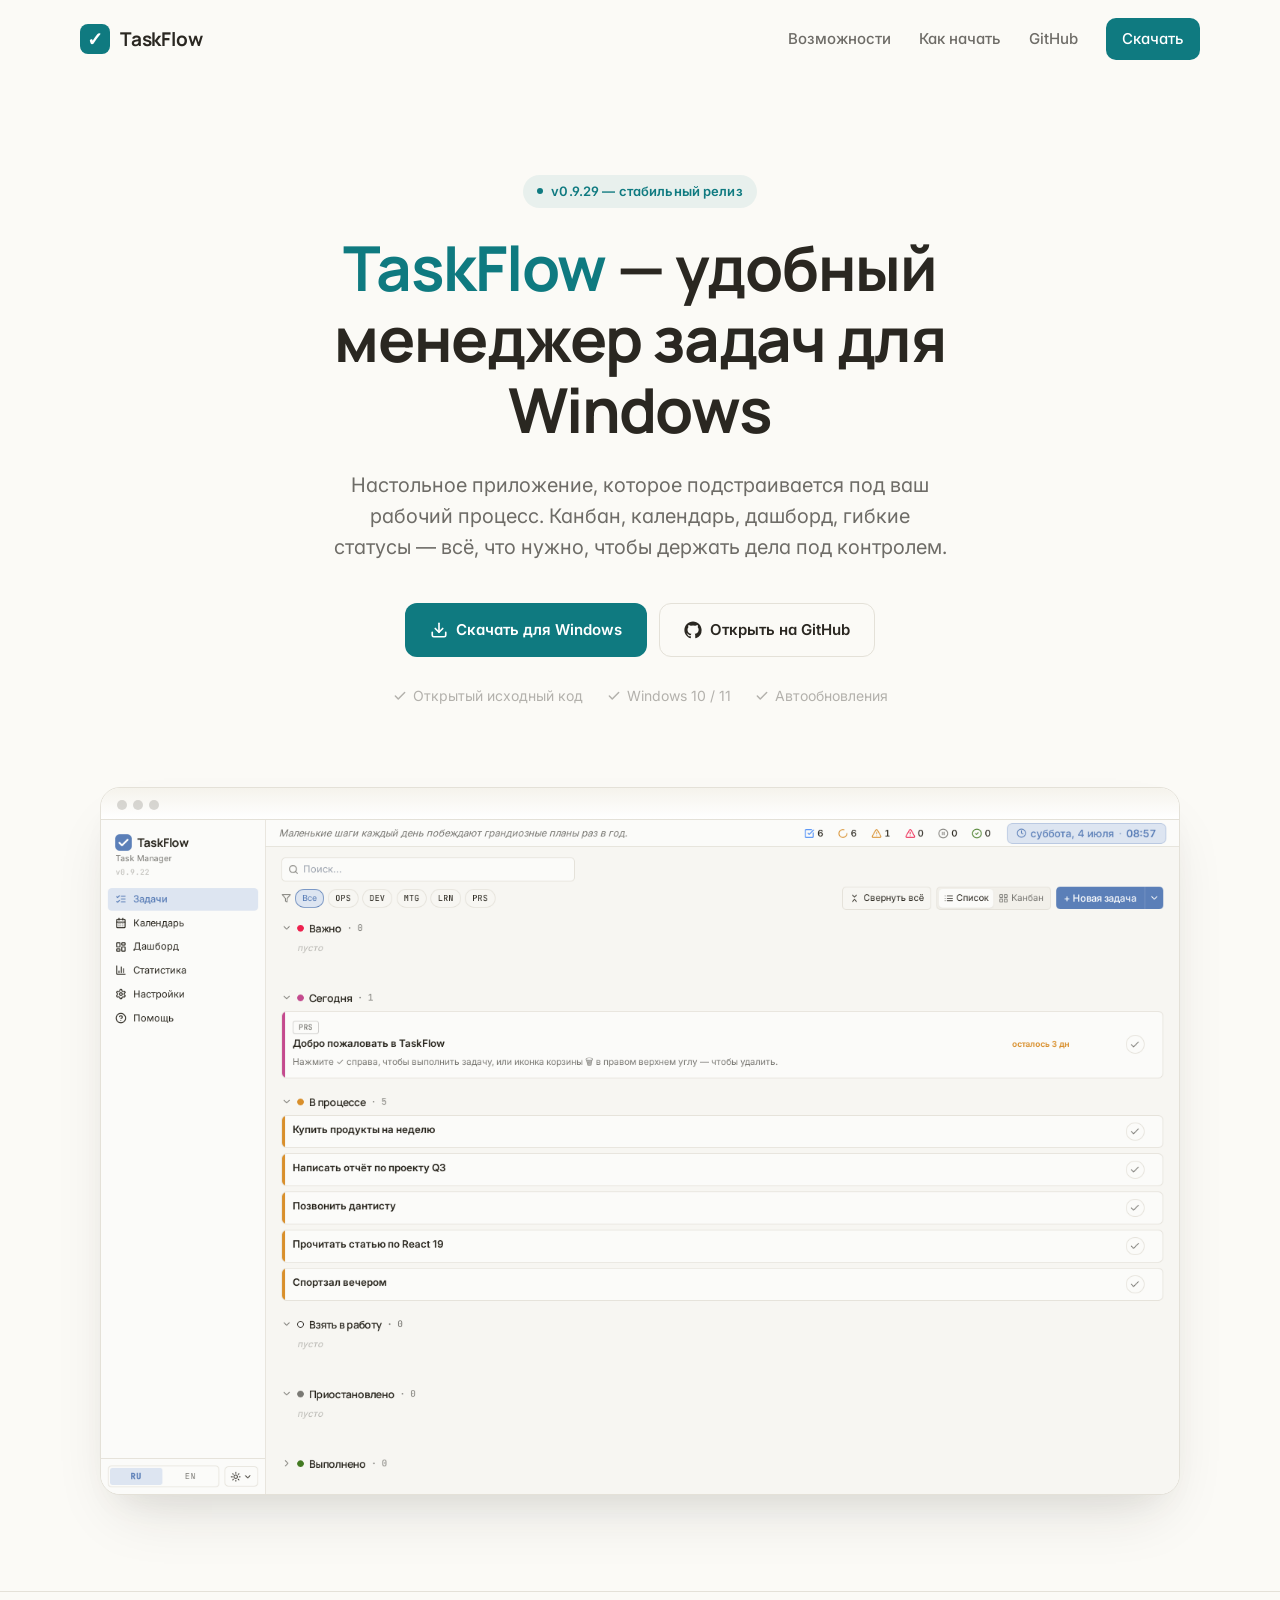
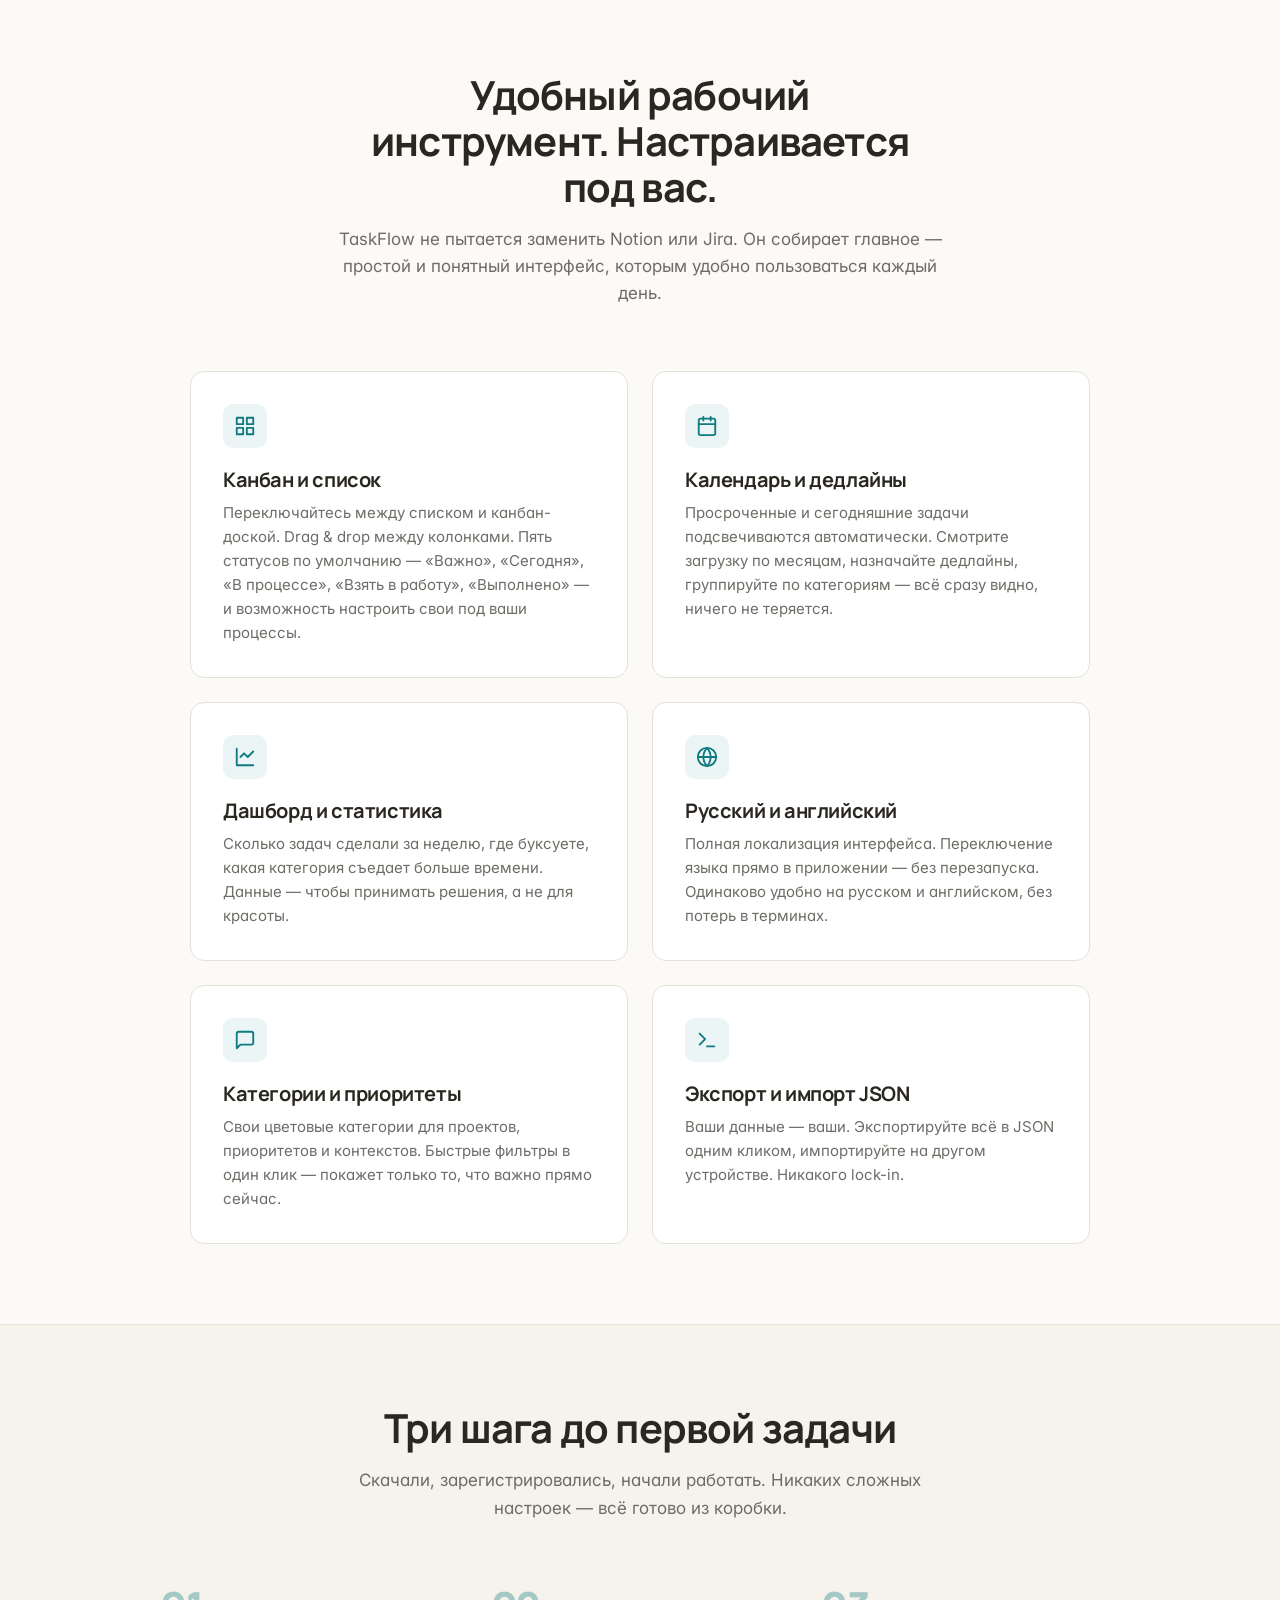
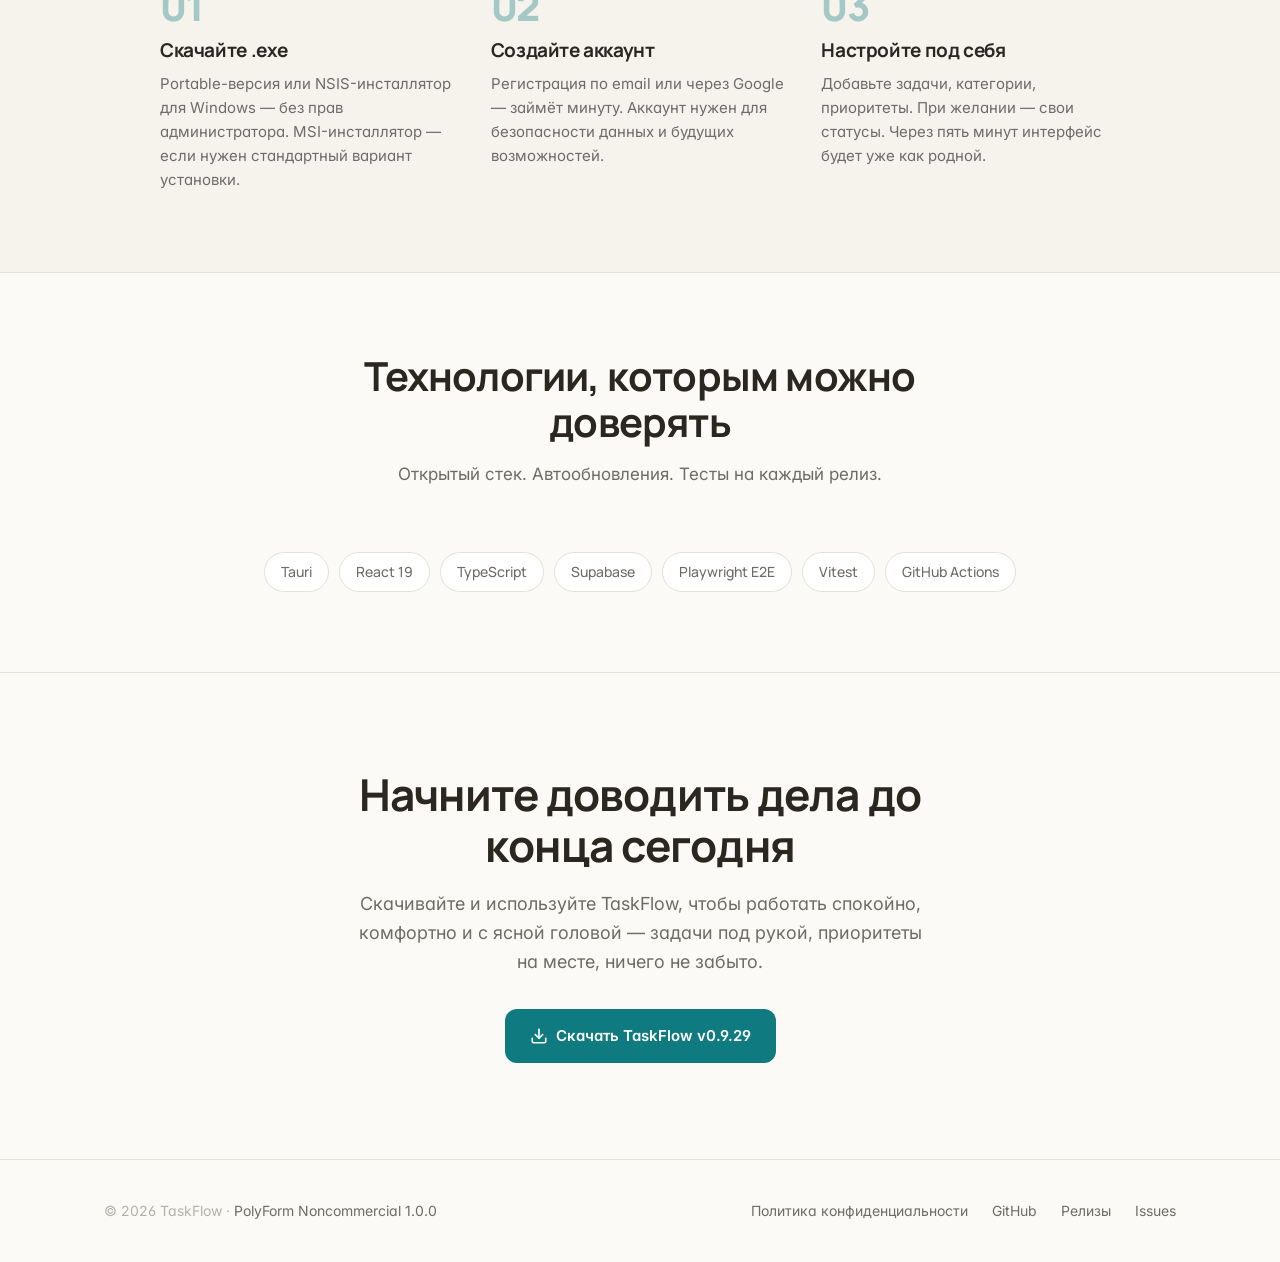
==== index.html @ 693854f1 "chore(landing): bump fallback version 0.9.28 -> 0.9.29" ====
<!doctype html>
<html lang="ru">
<head>
<meta charset="utf-8">
<meta name="viewport" content="width=device-width,initial-scale=1">
<title>TaskFlow — удобный менеджер задач для Windows</title>
<meta name="description" content="TaskFlow — настольный менеджер задач для Windows. Канбан, календарь, дашборд, гибкие статусы. Настраивается под ваш рабочий процесс.">
<meta name="theme-color" content="#FBFAF6">
<meta name="color-scheme" content="light">

<meta property="og:title" content="TaskFlow — удобный менеджер задач для Windows">
<meta property="og:description" content="Настольный менеджер задач: канбан, календарь, дашборд, гибкие статусы. Работает без интернета.">
<meta property="og:type" content="website">
<meta property="og:image" content="screenshot.png">

<link rel="preconnect" href="https://fonts.googleapis.com">
<link rel="preconnect" href="https://fonts.gstatic.com" crossorigin>
<link rel="stylesheet" href="https://fonts.googleapis.com/css2?family=Manrope:wght@500;600;700;800&family=Inter:wght@400;500;600&display=swap">

<style>
:root {
  /* Светлая тема — тёпло-кремовая, светлее и мягче */
  --bg: #FBFAF6;
  --surface: #FFFFFF;
  --surface-alt: #F5F3EC;
  --border: #E4E1D8;
  --text: #2A2721;
  --text-muted: #6E6C67;
  --text-faint: #B3B1AC;
  --primary: #0F7A80;
  --primary-hover: #0A5C61;
  --on-primary: #FFFFFF;
  --accent-soft: rgba(15, 122, 128, 0.08);
  --shadow-sm: 0 1px 3px rgba(40, 37, 29, 0.04);
  --shadow-md: 0 12px 40px -14px rgba(40, 37, 29, 0.16);
  --radius: 14px;
}
/* Тёмная тема отключена по умолчанию — превью в перплексити принудительно тёмное,
   а нам нужен светлый лендинг. При желании можно вернуть через prefers-color-scheme. */

* { box-sizing: border-box; }
html { -webkit-font-smoothing: antialiased; text-rendering: optimizeLegibility; }
body {
  margin: 0;
  background: var(--bg);
  color: var(--text);
  font-family: 'Inter', -apple-system, BlinkMacSystemFont, 'Segoe UI', sans-serif;
  font-size: 17px;
  line-height: 1.6;
  font-feature-settings: 'ss01', 'cv11';
}
img { max-width: 100%; display: block; }
a { color: var(--primary); text-decoration: none; transition: color 0.15s ease; }
a:hover { color: var(--primary-hover); }

h1, h2, h3 {
  font-family: 'Manrope', -apple-system, sans-serif;
  font-weight: 700;
  letter-spacing: -0.02em;
  line-height: 1.15;
  margin: 0;
  color: var(--text);
}

.container { max-width: 1120px; margin: 0 auto; padding: 0 24px; }

/* --- Nav --- */
.nav {
  position: sticky; top: 0; z-index: 10;
  background: color-mix(in srgb, var(--bg) 88%, transparent);
  backdrop-filter: saturate(180%) blur(12px);
  -webkit-backdrop-filter: saturate(180%) blur(12px);
  border-bottom: 1px solid transparent;
  transition: border-color 0.2s ease;
}
.nav.scrolled { border-bottom-color: var(--border); }
.nav-inner {
  display: flex; align-items: center; justify-content: space-between;
  padding: 18px 0;
}
.brand {
  display: flex; align-items: center; gap: 10px;
  font-family: 'Manrope', sans-serif;
  font-weight: 700; font-size: 19px; letter-spacing: -0.01em;
  color: var(--text);
}
.brand-mark {
  width: 30px; height: 30px; border-radius: 8px;
  background: var(--primary); color: var(--on-primary);
  display: grid; place-items: center;
  font-weight: 800;
}
.nav-links { display: flex; gap: 28px; align-items: center; }
.nav-links a { color: var(--text-muted); font-size: 15px; font-weight: 500; }
.nav-links a:hover { color: var(--text); }
.nav-cta {
  padding: 9px 16px; border-radius: 10px;
  background: var(--primary); color: var(--on-primary) !important;
  font-weight: 600; font-size: 14px;
  transition: background 0.15s ease;
}
.nav-cta:hover { background: var(--primary-hover); color: var(--on-primary) !important; }

@media (max-width: 640px) {
  .nav-links a:not(.nav-cta) { display: none; }
}

/* --- Hero --- */
.hero {
  padding: 96px 0 56px;
  text-align: center;
}
.eyebrow {
  display: inline-flex; align-items: center; gap: 8px;
  padding: 6px 14px;
  background: var(--accent-soft);
  color: var(--primary);
  border-radius: 999px;
  font-size: 13px; font-weight: 600;
  letter-spacing: 0.01em;
  margin-bottom: 24px;
}
.eyebrow-dot {
  width: 6px; height: 6px; border-radius: 50%;
  background: var(--primary);
  animation: pulse 2s ease-in-out infinite;
}
@keyframes pulse {
  0%, 100% { opacity: 1; }
  50% { opacity: 0.4; }
}

.hero h1 {
  font-size: clamp(38px, 5.5vw, 62px);
  max-width: 18ch;
  margin: 0 auto 24px;
}
.hero .accent { color: var(--primary); }
.hero-sub {
  font-size: clamp(17px, 1.9vw, 20px);
  color: var(--text-muted);
  max-width: 620px;
  margin: 0 auto 40px;
  line-height: 1.55;
}
.hero-cta {
  display: inline-flex; align-items: center; gap: 12px;
  flex-wrap: wrap; justify-content: center;
}
.btn {
  display: inline-flex; align-items: center; gap: 8px;
  padding: 14px 24px;
  border-radius: 12px;
  font-weight: 600; font-size: 15px;
  transition: all 0.15s ease;
  border: 1px solid transparent;
}
.btn-primary {
  background: var(--primary); color: var(--on-primary);
}
.btn-primary:hover {
  background: var(--primary-hover); color: var(--on-primary);
  transform: translateY(-1px);
  box-shadow: var(--shadow-md);
}
.btn-ghost {
  background: transparent;
  color: var(--text);
  border-color: var(--border);
}
.btn-ghost:hover {
  background: var(--surface);
  color: var(--text);
}

.hero-meta {
  margin-top: 28px;
  display: flex; gap: 24px; justify-content: center; align-items: center;
  color: var(--text-faint);
  font-size: 14px;
  flex-wrap: wrap;
}
.hero-meta span { display: flex; align-items: center; gap: 6px; }

/* --- Screenshot --- */
.screenshot-wrap {
  padding: 24px 0 96px;
}
.screenshot {
  position: relative;
  max-width: 1080px;
  margin: 0 auto;
  border-radius: 20px;
  overflow: hidden;
  background: var(--surface);
  border: 1px solid var(--border);
  box-shadow:
    0 30px 60px -20px rgba(40, 37, 29, 0.14),
    0 18px 36px -18px rgba(40, 37, 29, 0.08);
}

.screenshot-chrome {
  height: 32px;
  background: linear-gradient(to bottom, var(--surface-alt), var(--surface));
  border-bottom: 1px solid var(--border);
  position: relative;
}
.screenshot-dots {
  position: absolute;
  top: 12px; left: 16px;
  display: flex; gap: 6px;
}
.screenshot-dots span {
  width: 10px; height: 10px; border-radius: 50%;
  background: var(--text-faint);
  opacity: 0.5;
}
.screenshot img {
  display: block; width: 100%; height: auto;
}

/* --- Features --- */
.features {
  padding: 80px 0;
  border-top: 1px solid var(--border);
}
.section-head {
  text-align: center;
  margin-bottom: 64px;
}
.section-head h2 {
  font-size: clamp(28px, 4vw, 40px);
  max-width: 22ch;
  margin: 0 auto 16px;
}
.section-head p {
  color: var(--text-muted);
  max-width: 56ch;
  margin: 0 auto;
  font-size: 17px;
}
.features-grid {
  display: grid;
  grid-template-columns: repeat(2, 1fr);
  gap: 24px;
  max-width: 900px;
  margin: 0 auto;
}
@media (max-width: 640px) {
  .features-grid { grid-template-columns: 1fr; }
}
.feature {
  padding: 32px;
  background: var(--surface);
  border: 1px solid var(--border);
  border-radius: var(--radius);
  transition: border-color 0.2s ease, transform 0.2s ease;
}
.feature:hover {
  border-color: color-mix(in srgb, var(--primary) 40%, var(--border));
  transform: translateY(-2px);
}
.feature-icon {
  width: 44px; height: 44px;
  border-radius: 10px;
  background: var(--accent-soft);
  color: var(--primary);
  display: grid; place-items: center;
  margin-bottom: 20px;
}
.feature-icon svg { width: 22px; height: 22px; }
.feature h3 {
  font-size: 20px;
  margin-bottom: 10px;
}
.feature p {
  color: var(--text-muted);
  font-size: 15px;
  line-height: 1.6;
  margin: 0;
}

/* --- How it works --- */
.how {
  padding: 80px 0;
  border-top: 1px solid var(--border);
  background: var(--surface-alt);
}
.steps {
  display: grid;
  grid-template-columns: repeat(3, 1fr);
  gap: 32px;
  max-width: 960px;
  margin: 0 auto;
}
@media (max-width: 800px) {
  .steps { grid-template-columns: 1fr; }
}
.step { position: relative; }
.step-num {
  font-family: 'Manrope', sans-serif;
  font-size: 40px; font-weight: 800;
  color: var(--primary);
  opacity: 0.35;
  line-height: 1;
  margin-bottom: 14px;
  letter-spacing: -0.03em;
}
.step h3 {
  font-size: 19px;
  margin-bottom: 10px;
}
.step p {
  color: var(--text-muted);
  font-size: 15px;
  margin: 0;
}

/* --- Tech --- */
.tech {
  padding: 80px 0;
  border-top: 1px solid var(--border);
  text-align: center;
}
.tech-list {
  display: flex; flex-wrap: wrap; justify-content: center;
  gap: 10px; margin-top: 32px;
}
.tech-chip {
  padding: 8px 16px;
  background: var(--surface);
  border: 1px solid var(--border);
  border-radius: 999px;
  font-size: 14px; font-weight: 500;
  color: var(--text-muted);
  font-family: 'Manrope', sans-serif;
}

/* --- CTA --- */
.cta {
  padding: 96px 0;
  text-align: center;
  border-top: 1px solid var(--border);
}
.cta h2 {
  font-size: clamp(30px, 4vw, 44px);
  margin-bottom: 20px;
  max-width: 20ch;
  margin-left: auto; margin-right: auto;
}
.cta p {
  color: var(--text-muted);
  font-size: 18px;
  margin: 0 auto 32px;
  max-width: 52ch;
}

/* --- Footer --- */
.footer {
  border-top: 1px solid var(--border);
  padding: 40px 0;
  color: var(--text-faint);
  font-size: 14px;
}
.footer-inner {
  display: flex; justify-content: space-between; align-items: center;
  flex-wrap: wrap; gap: 16px;
}
.footer-links { display: flex; gap: 24px; flex-wrap: wrap; }
.footer-links a { color: var(--text-muted); }
.footer-links a:hover { color: var(--text); }
.footer a { color: var(--text-muted); text-decoration: none; }
.footer a:hover { color: var(--text); }

/* --- Fade-in --- */
@media (prefers-reduced-motion: no-preference) {
  .reveal { opacity: 0; transform: translateY(20px); transition: opacity 0.7s ease, transform 0.7s ease; }
  .reveal.visible { opacity: 1; transform: none; }
}
</style>
</head>
<body>

<nav class="nav" id="nav">
  <div class="container nav-inner">
    <a href="#" class="brand">
      <span class="brand-mark">✓</span>
      TaskFlow
    </a>
    <div class="nav-links">
      <a href="#features">Возможности</a>
      <a href="#how">Как начать</a>
      <a href="https://github.com/danny-swan/taskflow-app" target="_blank" rel="noopener">GitHub</a>
      <a href="https://github.com/danny-swan/taskflow-app/releases/latest/download/TaskFlow_0.9.22_x64-setup.exe" class="nav-cta download-latest" data-asset-pattern="x64-setup.exe">Скачать</a>
    </div>
  </div>
</nav>

<header class="hero container">
  <div class="eyebrow">
    <span class="eyebrow-dot"></span>
    <span id="hero-version">v0.9.29 — стабильный релиз</span>
  </div>
  <h1><span class="accent">TaskFlow</span> — удобный менеджер задач для Windows</h1>
  <p class="hero-sub">
    Настольное приложение, которое подстраивается под ваш рабочий процесс. Канбан, календарь, дашборд, гибкие статусы — всё, что нужно, чтобы держать дела под контролем.
  </p>
  <div class="hero-cta">
    <a href="https://github.com/danny-swan/taskflow-app/releases/latest/download/TaskFlow_0.9.26_x64-setup.exe" class="btn btn-primary download-latest" data-asset-pattern="x64-setup.exe">
      <svg width="18" height="18" viewBox="0 0 24 24" fill="none" stroke="currentColor" stroke-width="2.2" stroke-linecap="round" stroke-linejoin="round"><path d="M21 15v4a2 2 0 0 1-2 2H5a2 2 0 0 1-2-2v-4"/><polyline points="7 10 12 15 17 10"/><line x1="12" y1="15" x2="12" y2="3"/></svg>
      Скачать для Windows
    </a>
    <a href="https://github.com/danny-swan/taskflow-app" class="btn btn-ghost" target="_blank" rel="noopener">
      <svg width="18" height="18" viewBox="0 0 24 24" fill="currentColor"><path d="M12 .5C5.65.5.5 5.65.5 12c0 5.08 3.29 9.39 7.86 10.91.57.1.78-.25.78-.55v-2.06c-3.2.7-3.87-1.37-3.87-1.37-.52-1.34-1.28-1.69-1.28-1.69-1.05-.71.08-.7.08-.7 1.16.08 1.77 1.19 1.77 1.19 1.03 1.76 2.7 1.25 3.36.96.1-.75.4-1.25.73-1.54-2.55-.29-5.24-1.28-5.24-5.69 0-1.26.45-2.28 1.19-3.09-.12-.29-.51-1.47.11-3.06 0 0 .97-.31 3.19 1.18a11 11 0 0 1 5.8 0c2.22-1.5 3.19-1.18 3.19-1.18.62 1.6.23 2.77.11 3.06.74.81 1.19 1.83 1.19 3.09 0 4.42-2.69 5.39-5.25 5.68.41.36.78 1.06.78 2.15v3.19c0 .31.2.66.79.55A11.5 11.5 0 0 0 23.5 12C23.5 5.65 18.35.5 12 .5z"/></svg>
      Открыть на GitHub
    </a>
  </div>
  <div class="hero-meta">
    <span>
      <svg width="14" height="14" viewBox="0 0 24 24" fill="none" stroke="currentColor" stroke-width="2.5" stroke-linecap="round" stroke-linejoin="round"><polyline points="20 6 9 17 4 12"/></svg>
      Открытый исходный код
    </span>
    <span>
      <svg width="14" height="14" viewBox="0 0 24 24" fill="none" stroke="currentColor" stroke-width="2.5" stroke-linecap="round" stroke-linejoin="round"><polyline points="20 6 9 17 4 12"/></svg>
      Windows 10 / 11
    </span>
    <span>
      <svg width="14" height="14" viewBox="0 0 24 24" fill="none" stroke="currentColor" stroke-width="2.5" stroke-linecap="round" stroke-linejoin="round"><polyline points="20 6 9 17 4 12"/></svg>
      Автообновления
    </span>
  </div>
</header>

<section class="screenshot-wrap container reveal">
  <div class="screenshot">
    <div class="screenshot-chrome"><div class="screenshot-dots"><span></span><span></span><span></span></div></div>
    <img src="screenshot.png" alt="Интерфейс TaskFlow: список задач, категории, боковое меню" width="1080" height="675" loading="eager">
  </div>
</section>

<section class="features" id="features">
  <div class="container">
    <div class="section-head reveal">
      <h2>Удобный рабочий инструмент. Настраивается под вас.</h2>
      <p>TaskFlow не пытается заменить Notion или Jira. Он собирает главное — простой и понятный интерфейс, которым удобно пользоваться каждый день.</p>
    </div>
    <div class="features-grid">
      <div class="feature reveal">
        <div class="feature-icon">
          <svg viewBox="0 0 24 24" fill="none" stroke="currentColor" stroke-width="2" stroke-linecap="round" stroke-linejoin="round"><rect x="3" y="3" width="7" height="7"/><rect x="14" y="3" width="7" height="7"/><rect x="14" y="14" width="7" height="7"/><rect x="3" y="14" width="7" height="7"/></svg>
        </div>
        <h3>Канбан и список</h3>
        <p>Переключайтесь между списком и канбан-доской. Drag &amp; drop между колонками. Пять статусов по умолчанию — «Важно», «Сегодня», «В процессе», «Взять в работу», «Выполнено» — и возможность настроить свои под ваши процессы.</p>
      </div>
      <div class="feature reveal">
        <div class="feature-icon">
          <svg viewBox="0 0 24 24" fill="none" stroke="currentColor" stroke-width="2" stroke-linecap="round" stroke-linejoin="round"><rect x="3" y="4" width="18" height="18" rx="2"/><line x1="16" y1="2" x2="16" y2="6"/><line x1="8" y1="2" x2="8" y2="6"/><line x1="3" y1="10" x2="21" y2="10"/></svg>
        </div>
        <h3>Календарь и дедлайны</h3>
        <p>Просроченные и сегодняшние задачи подсвечиваются автоматически. Смотрите загрузку по месяцам, назначайте дедлайны, группируйте по категориям — всё сразу видно, ничего не теряется.</p>
      </div>
      <div class="feature reveal">
        <div class="feature-icon">
          <svg viewBox="0 0 24 24" fill="none" stroke="currentColor" stroke-width="2" stroke-linecap="round" stroke-linejoin="round"><path d="M3 3v18h18"/><path d="M7 12l4-4 4 4 6-6"/></svg>
        </div>
        <h3>Дашборд и статистика</h3>
        <p>Сколько задач сделали за неделю, где буксуете, какая категория съедает больше времени. Данные — чтобы принимать решения, а не для красоты.</p>
      </div>
      <div class="feature reveal">
        <div class="feature-icon">
          <svg viewBox="0 0 24 24" fill="none" stroke="currentColor" stroke-width="2" stroke-linecap="round" stroke-linejoin="round"><circle cx="12" cy="12" r="10"/><line x1="2" y1="12" x2="22" y2="12"/><path d="M12 2a15.3 15.3 0 0 1 4 10 15.3 15.3 0 0 1-4 10 15.3 15.3 0 0 1-4-10 15.3 15.3 0 0 1 4-10z"/></svg>
        </div>
        <h3>Русский и английский</h3>
        <p>Полная локализация интерфейса. Переключение языка прямо в приложении — без перезапуска. Одинаково удобно на русском и английском, без потерь в терминах.</p>
      </div>
      <div class="feature reveal">
        <div class="feature-icon">
          <svg viewBox="0 0 24 24" fill="none" stroke="currentColor" stroke-width="2" stroke-linecap="round" stroke-linejoin="round"><path d="M21 15a2 2 0 0 1-2 2H7l-4 4V5a2 2 0 0 1 2-2h14a2 2 0 0 1 2 2z"/></svg>
        </div>
        <h3>Категории и приоритеты</h3>
        <p>Свои цветовые категории для проектов, приоритетов и контекстов. Быстрые фильтры в один клик — покажет только то, что важно прямо сейчас.</p>
      </div>
      <div class="feature reveal">
        <div class="feature-icon">
          <svg viewBox="0 0 24 24" fill="none" stroke="currentColor" stroke-width="2" stroke-linecap="round" stroke-linejoin="round"><polyline points="4 17 10 11 4 5"/><line x1="12" y1="19" x2="20" y2="19"/></svg>
        </div>
        <h3>Экспорт и импорт JSON</h3>
        <p>Ваши данные — ваши. Экспортируйте всё в JSON одним кликом, импортируйте на другом устройстве. Никакого lock-in.</p>
      </div>
    </div>
  </div>
</section>

<section class="how" id="how">
  <div class="container">
    <div class="section-head reveal">
      <h2>Три шага до первой задачи</h2>
      <p>Скачали, зарегистрировались, начали работать. Никаких сложных настроек — всё готово из коробки.</p>
    </div>
    <div class="steps">
      <div class="step reveal">
        <div class="step-num">01</div>
        <h3>Скачайте .exe</h3>
        <p>Portable-версия или NSIS-инсталлятор для Windows — без прав администратора. MSI-инсталлятор — если нужен стандартный вариант установки.</p>
      </div>
      <div class="step reveal">
        <div class="step-num">02</div>
        <h3>Создайте аккаунт</h3>
        <p>Регистрация по email или через Google — займёт минуту. Аккаунт нужен для безопасности данных и будущих возможностей.</p>
      </div>
      <div class="step reveal">
        <div class="step-num">03</div>
        <h3>Настройте под себя</h3>
        <p>Добавьте задачи, категории, приоритеты. При желании — свои статусы. Через пять минут интерфейс будет уже как родной.</p>
      </div>
    </div>
  </div>
</section>

<section class="tech">
  <div class="container">
    <div class="section-head reveal">
      <h2>Технологии, которым можно доверять</h2>
      <p>Открытый стек. Автообновления. Тесты на каждый релиз.</p>
    </div>
    <div class="tech-list reveal">
      <span class="tech-chip">Tauri</span>
      <span class="tech-chip">React 19</span>
      <span class="tech-chip">TypeScript</span>
      <span class="tech-chip">Supabase</span>
      <span class="tech-chip">Playwright E2E</span>
      <span class="tech-chip">Vitest</span>
      <span class="tech-chip">GitHub Actions</span>
    </div>
  </div>
</section>

<section class="cta">
  <div class="container">
    <h2>Начните доводить дела до конца сегодня</h2>
    <p>Скачивайте и используйте TaskFlow, чтобы работать спокойно, комфортно и с ясной головой — задачи под рукой, приоритеты на месте, ничего не забыто.</p>
    <a href="https://github.com/danny-swan/taskflow-app/releases/latest/download/TaskFlow_0.9.26_x64-setup.exe" class="btn btn-primary download-latest" data-asset-pattern="x64-setup.exe" id="cta-download">
      <svg width="18" height="18" viewBox="0 0 24 24" fill="none" stroke="currentColor" stroke-width="2.2" stroke-linecap="round" stroke-linejoin="round"><path d="M21 15v4a2 2 0 0 1-2 2H5a2 2 0 0 1-2-2v-4"/><polyline points="7 10 12 15 17 10"/><line x1="12" y1="15" x2="12" y2="3"/></svg>
      <span id="cta-download-label">Скачать TaskFlow v0.9.29</span>
    </a>
  </div>
</section>

<footer class="footer">
  <div class="container footer-inner">
    <div>© 2026 TaskFlow · <a href="https://github.com/danny-swan/taskflow-app/blob/main/LICENSE" target="_blank" rel="noopener">PolyForm Noncommercial 1.0.0</a></div>
    <div class="footer-links">
      <a href="/privacy.html">Политика конфиденциальности</a>
      <a href="https://github.com/danny-swan/taskflow-app" target="_blank" rel="noopener">GitHub</a>
      <a href="https://github.com/danny-swan/taskflow-app/releases" target="_blank" rel="noopener">Релизы</a>
      <a href="https://github.com/danny-swan/taskflow-app/issues" target="_blank" rel="noopener">Issues</a>
    </div>
  </div>
</footer>

<script>
// Nav shadow on scroll
const nav = document.getElementById('nav');
const onScroll = () => {
  nav.classList.toggle('scrolled', window.scrollY > 8);
};
window.addEventListener('scroll', onScroll, { passive: true });
onScroll();

// Обновляем версионный баннер и кнопки скачивания через GitHub API.
// URL в href и hardcoded-метки ведут на текущий базовый релиз — fallback на случай, если JS отвалится.
(async () => {
  try {
    const r = await fetch('https://api.github.com/repos/danny-swan/taskflow-app/releases/latest', {
      headers: { 'Accept': 'application/vnd.github+json' }
    });
    if (!r.ok) return;
    const rel = await r.json();
    const asset = (rel.assets || []).find(a => /x64-setup\.exe$/i.test(a.name));
    if (!asset) return;
    const url = asset.browser_download_url;
    document.querySelectorAll('.download-latest').forEach(a => {
      a.href = url;
      a.setAttribute('download', asset.name);
    });
    if (rel.tag_name) {
      const label = document.getElementById('cta-download-label');
      if (label) label.textContent = 'Скачать TaskFlow ' + rel.tag_name;
      const hero = document.getElementById('hero-version');
      if (hero) hero.textContent = rel.tag_name + ' — стабильный релиз';
    }
  } catch (_) {}
})();

// Reveal on scroll
const io = new IntersectionObserver((entries) => {
  for (const e of entries) {
    if (e.isIntersecting) {
      e.target.classList.add('visible');
      io.unobserve(e.target);
    }
  }
}, { threshold: 0.08, rootMargin: '0px 0px -60px 0px' });

document.querySelectorAll('.reveal').forEach(el => io.observe(el));
</script>

</body>
</html>
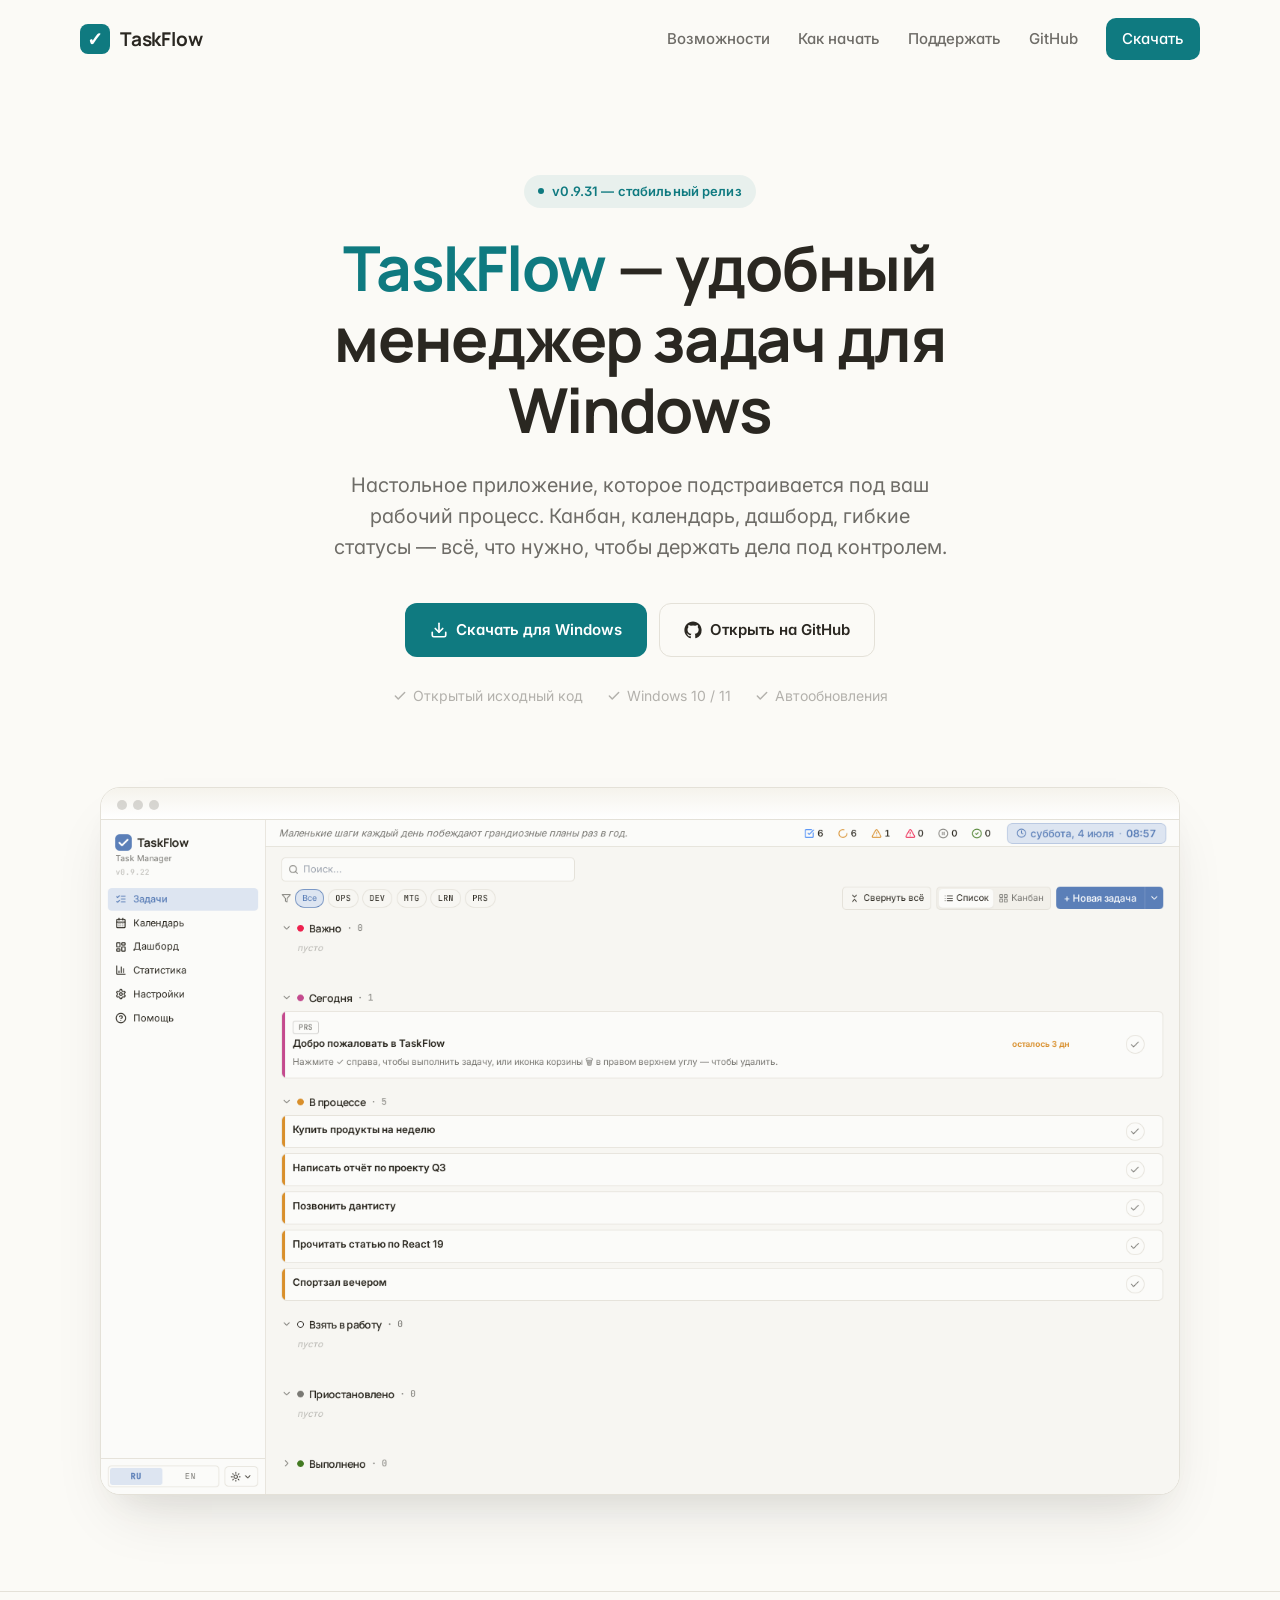
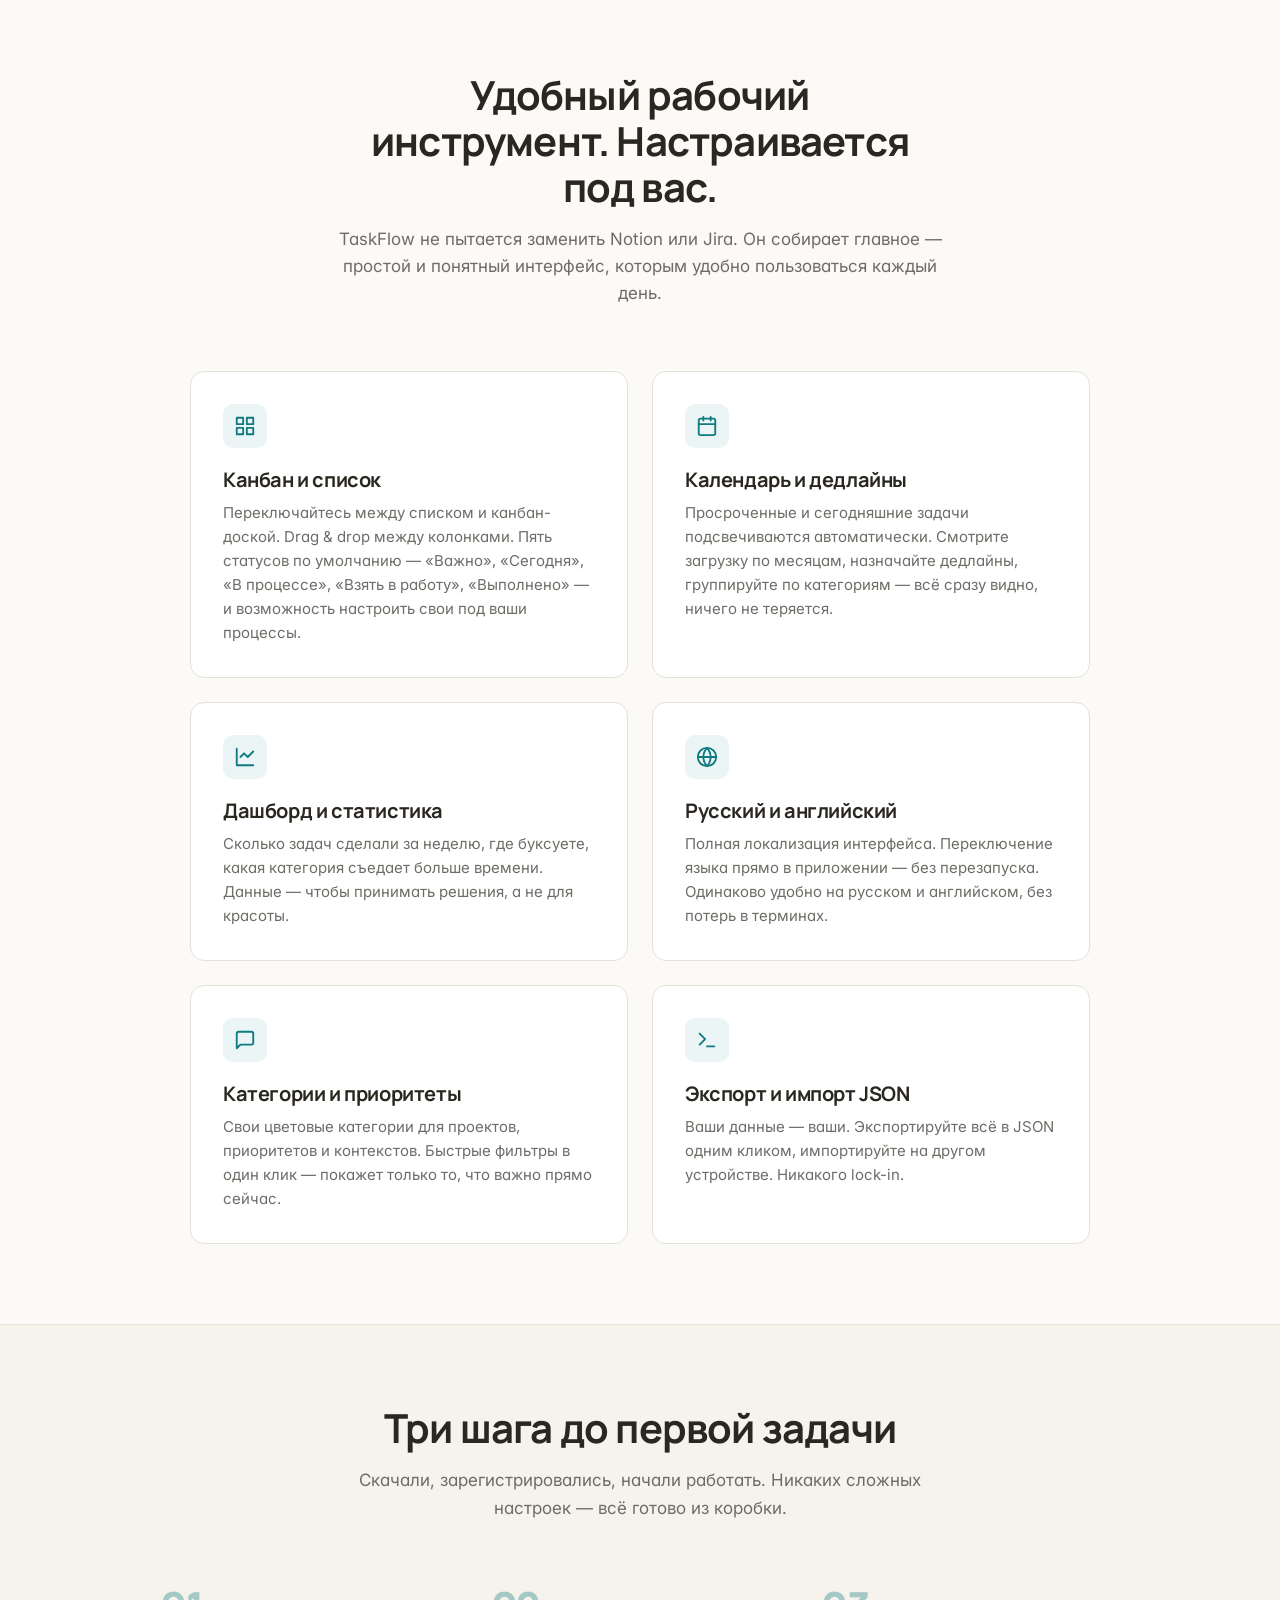
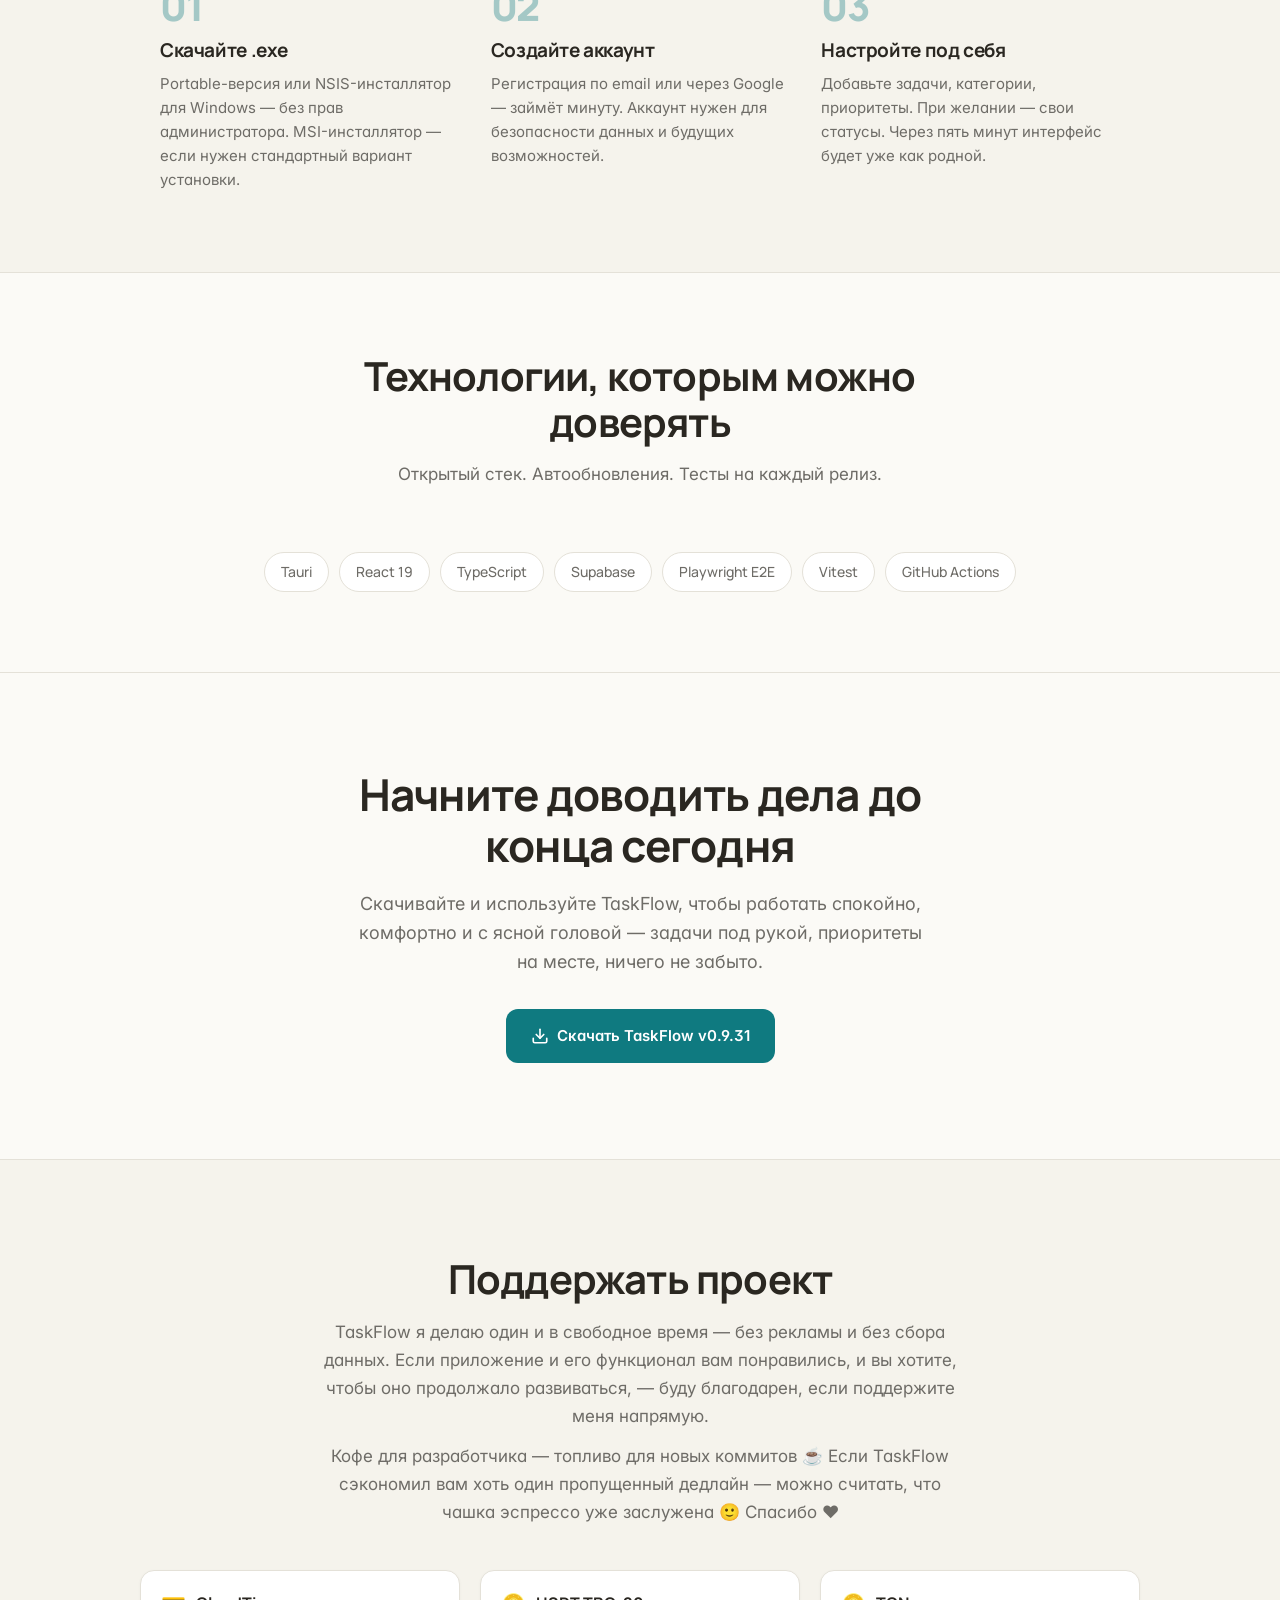
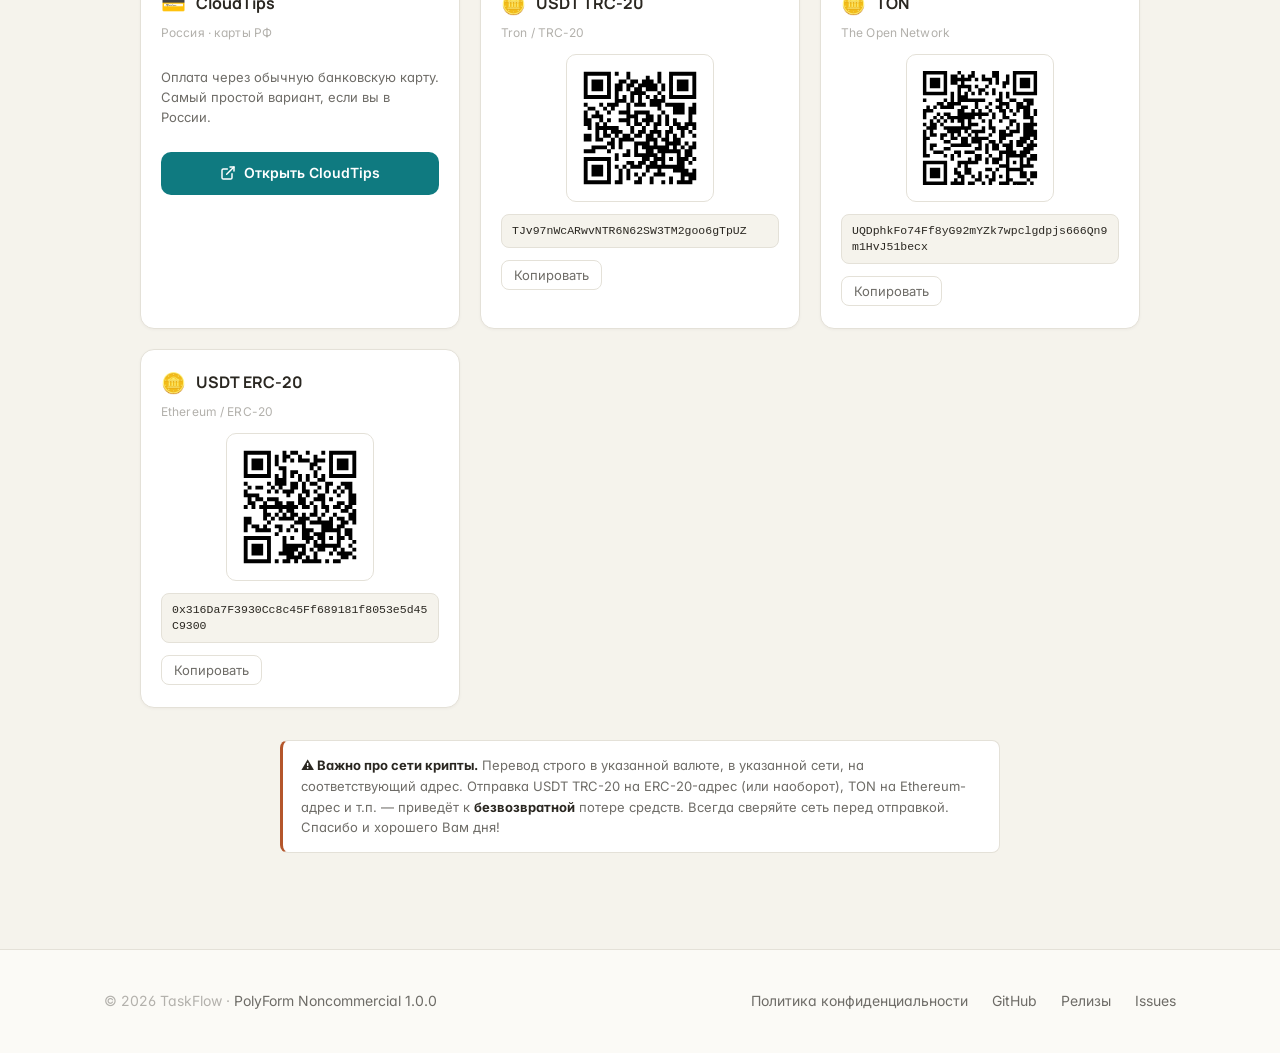
==== commit 3b8d68e5: "feat: add support block + bump download links to v0.9.31 - New section #support before footer: Cloud" ====
--- a/index.html
+++ b/index.html
@@ -355,6 +355,160 @@
   max-width: 52ch;
 }
 
+/* --- Support --- */
+.support {
+  padding: 96px 0;
+  border-top: 1px solid var(--border);
+  background: var(--surface-alt);
+}
+.support-head {
+  text-align: center;
+  max-width: 640px;
+  margin: 0 auto 44px;
+}
+.support-head h2 {
+  font-size: clamp(28px, 3.5vw, 40px);
+  margin-bottom: 16px;
+}
+.support-head p {
+  color: var(--text-muted);
+  font-size: 17px;
+  margin: 0 0 12px;
+  line-height: 1.65;
+}
+.support-methods {
+  display: grid;
+  grid-template-columns: repeat(auto-fit, minmax(240px, 1fr));
+  gap: 20px;
+  max-width: 1000px;
+  margin: 0 auto;
+}
+.support-card {
+  background: var(--surface);
+  border: 1px solid var(--border);
+  border-radius: var(--radius);
+  padding: 20px 20px 22px;
+  display: flex;
+  flex-direction: column;
+  gap: 12px;
+  box-shadow: var(--shadow-sm);
+}
+.support-card .support-title {
+  display: flex;
+  align-items: center;
+  gap: 10px;
+  font-family: 'Manrope', sans-serif;
+  font-weight: 700;
+  font-size: 16px;
+  color: var(--text);
+}
+.support-card .support-title .support-icon {
+  font-size: 20px;
+  line-height: 1;
+}
+.support-card .support-network {
+  font-size: 12px;
+  color: var(--text-faint);
+  margin-top: -6px;
+  letter-spacing: 0.01em;
+}
+.support-card .support-qr {
+  align-self: center;
+  background: #FFFFFF;
+  padding: 8px;
+  border-radius: 10px;
+  border: 1px solid var(--border);
+  width: 148px;
+  height: 148px;
+  display: grid;
+  place-items: center;
+}
+.support-card .support-qr img,
+.support-card .support-qr svg {
+  width: 128px;
+  height: 128px;
+  display: block;
+}
+.support-card .support-address {
+  font-family: 'JetBrains Mono', 'Menlo', 'Consolas', monospace;
+  font-size: 11.5px;
+  background: var(--surface-alt);
+  border: 1px solid var(--border);
+  border-radius: 8px;
+  padding: 8px 10px;
+  word-break: break-all;
+  color: var(--text);
+  user-select: all;
+  line-height: 1.4;
+}
+.support-card .support-copy {
+  align-self: flex-start;
+  padding: 6px 12px;
+  font-size: 13px;
+  border: 1px solid var(--border);
+  border-radius: 8px;
+  background: var(--surface);
+  color: var(--text-muted);
+  cursor: pointer;
+  font-family: inherit;
+  transition: background 0.15s ease, color 0.15s ease, border-color 0.15s ease;
+}
+.support-card .support-copy:hover {
+  background: var(--accent-soft);
+  color: var(--primary);
+  border-color: var(--primary);
+}
+.support-card .support-copy.copied {
+  background: var(--primary);
+  color: var(--on-primary);
+  border-color: var(--primary);
+}
+.support-card.support-cloudtips {
+  align-items: flex-start;
+}
+.support-card.support-cloudtips .support-cta {
+  align-self: stretch;
+  display: inline-flex;
+  align-items: center;
+  justify-content: center;
+  gap: 8px;
+  padding: 10px 16px;
+  border-radius: 10px;
+  background: var(--primary);
+  color: var(--on-primary);
+  font-weight: 600;
+  font-size: 14px;
+  transition: background 0.15s ease;
+}
+.support-card.support-cloudtips .support-cta:hover {
+  background: var(--primary-hover);
+}
+.support-card.support-cloudtips .support-hint {
+  font-size: 13px;
+  color: var(--text-muted);
+  line-height: 1.55;
+}
+.support-disclaimer {
+  max-width: 720px;
+  margin: 32px auto 0;
+  padding: 14px 18px;
+  background: var(--surface);
+  border: 1px solid var(--border);
+  border-left: 3px solid #B4562B;
+  border-radius: 8px;
+  font-size: 13px;
+  line-height: 1.6;
+  color: var(--text-muted);
+}
+.support-disclaimer strong {
+  color: var(--text);
+  font-weight: 700;
+}
+@media (max-width: 640px) {
+  .support-methods { grid-template-columns: 1fr; }
+  .support { padding: 72px 0; }
+}
+
 /* --- Footer --- */
 .footer {
   border-top: 1px solid var(--border);
@@ -390,8 +544,9 @@
     <div class="nav-links">
       <a href="#features">Возможности</a>
       <a href="#how">Как начать</a>
+      <a href="#support">Поддержать</a>
       <a href="https://github.com/danny-swan/taskflow-app" target="_blank" rel="noopener">GitHub</a>
-      <a href="https://github.com/danny-swan/taskflow-app/releases/latest/download/TaskFlow_0.9.22_x64-setup.exe" class="nav-cta download-latest" data-asset-pattern="x64-setup.exe">Скачать</a>
+      <a href="https://github.com/danny-swan/taskflow-app/releases/latest/download/TaskFlow_0.9.31_x64-setup.exe" class="nav-cta download-latest" data-asset-pattern="x64-setup.exe">Скачать</a>
     </div>
   </div>
 </nav>
@@ -399,14 +554,14 @@
 <header class="hero container">
   <div class="eyebrow">
     <span class="eyebrow-dot"></span>
-    <span id="hero-version">v0.9.29 — стабильный релиз</span>
+    <span id="hero-version">v0.9.31 — стабильный релиз</span>
   </div>
   <h1><span class="accent">TaskFlow</span> — удобный менеджер задач для Windows</h1>
   <p class="hero-sub">
     Настольное приложение, которое подстраивается под ваш рабочий процесс. Канбан, календарь, дашборд, гибкие статусы — всё, что нужно, чтобы держать дела под контролем.
   </p>
   <div class="hero-cta">
-    <a href="https://github.com/danny-swan/taskflow-app/releases/latest/download/TaskFlow_0.9.26_x64-setup.exe" class="btn btn-primary download-latest" data-asset-pattern="x64-setup.exe">
+    <a href="https://github.com/danny-swan/taskflow-app/releases/latest/download/TaskFlow_0.9.31_x64-setup.exe" class="btn btn-primary download-latest" data-asset-pattern="x64-setup.exe">
       <svg width="18" height="18" viewBox="0 0 24 24" fill="none" stroke="currentColor" stroke-width="2.2" stroke-linecap="round" stroke-linejoin="round"><path d="M21 15v4a2 2 0 0 1-2 2H5a2 2 0 0 1-2-2v-4"/><polyline points="7 10 12 15 17 10"/><line x1="12" y1="15" x2="12" y2="3"/></svg>
       Скачать для Windows
     </a>
@@ -539,10 +694,80 @@
   <div class="container">
     <h2>Начните доводить дела до конца сегодня</h2>
     <p>Скачивайте и используйте TaskFlow, чтобы работать спокойно, комфортно и с ясной головой — задачи под рукой, приоритеты на месте, ничего не забыто.</p>
-    <a href="https://github.com/danny-swan/taskflow-app/releases/latest/download/TaskFlow_0.9.26_x64-setup.exe" class="btn btn-primary download-latest" data-asset-pattern="x64-setup.exe" id="cta-download">
+    <a href="https://github.com/danny-swan/taskflow-app/releases/latest/download/TaskFlow_0.9.31_x64-setup.exe" class="btn btn-primary download-latest" data-asset-pattern="x64-setup.exe" id="cta-download">
       <svg width="18" height="18" viewBox="0 0 24 24" fill="none" stroke="currentColor" stroke-width="2.2" stroke-linecap="round" stroke-linejoin="round"><path d="M21 15v4a2 2 0 0 1-2 2H5a2 2 0 0 1-2-2v-4"/><polyline points="7 10 12 15 17 10"/><line x1="12" y1="15" x2="12" y2="3"/></svg>
-      <span id="cta-download-label">Скачать TaskFlow v0.9.29</span>
+      <span id="cta-download-label">Скачать TaskFlow v0.9.31</span>
     </a>
+  </div>
+</section>
+
+<section class="support" id="support">
+  <div class="container">
+    <div class="support-head reveal">
+      <h2>Поддержать проект</h2>
+      <p>TaskFlow я делаю один и в свободное время — без рекламы и без сбора данных. Если приложение и его функционал вам понравились, и вы хотите, чтобы оно продолжало развиваться, — буду благодарен, если поддержите меня напрямую.</p>
+      <p>Кофе для разработчика — топливо для новых коммитов ☕ Если TaskFlow сэкономил вам хоть один пропущенный дедлайн — можно считать, что чашка эспрессо уже заслужена 🙂 Спасибо ❤</p>
+    </div>
+
+    <div class="support-methods">
+
+      <div class="support-card support-cloudtips reveal">
+        <div class="support-title">
+          <span class="support-icon" aria-hidden="true">💳</span>
+          CloudTips
+        </div>
+        <div class="support-network">Россия · карты РФ</div>
+        <p class="support-hint">Оплата через обычную банковскую карту. Самый простой вариант, если вы в России.</p>
+        <a class="support-cta" href="https://pay.cloudtips.ru/p/83f4d553" target="_blank" rel="noopener">
+          <svg width="16" height="16" viewBox="0 0 24 24" fill="none" stroke="currentColor" stroke-width="2.2" stroke-linecap="round" stroke-linejoin="round"><path d="M18 13v6a2 2 0 0 1-2 2H5a2 2 0 0 1-2-2V8a2 2 0 0 1 2-2h6"/><polyline points="15 3 21 3 21 9"/><line x1="10" y1="14" x2="21" y2="3"/></svg>
+          Открыть CloudTips
+        </a>
+      </div>
+
+      <div class="support-card reveal">
+        <div class="support-title">
+          <span class="support-icon" aria-hidden="true">🪙</span>
+          USDT TRC-20
+        </div>
+        <div class="support-network">Tron / TRC-20</div>
+        <div class="support-qr">
+          <img src="qr-usdt_trc.svg" alt="QR-код USDT TRC-20" width="128" height="128">
+        </div>
+        <div class="support-address" id="addr-usdt-trc">TJv97nWcARwvNTR6N62SW3TM2goo6gTpUZ</div>
+        <button type="button" class="support-copy" data-copy="addr-usdt-trc">Копировать</button>
+      </div>
+
+      <div class="support-card reveal">
+        <div class="support-title">
+          <span class="support-icon" aria-hidden="true">🪙</span>
+          TON
+        </div>
+        <div class="support-network">The Open Network</div>
+        <div class="support-qr">
+          <img src="qr-ton.svg" alt="QR-код TON" width="128" height="128">
+        </div>
+        <div class="support-address" id="addr-ton">UQDphkFo74Ff8yG92mYZk7wpclgdpjs666Qn9m1HvJ51becx</div>
+        <button type="button" class="support-copy" data-copy="addr-ton">Копировать</button>
+      </div>
+
+      <div class="support-card reveal">
+        <div class="support-title">
+          <span class="support-icon" aria-hidden="true">🪙</span>
+          USDT ERC-20
+        </div>
+        <div class="support-network">Ethereum / ERC-20</div>
+        <div class="support-qr">
+          <img src="qr-usdt_erc.svg" alt="QR-код USDT ERC-20" width="128" height="128">
+        </div>
+        <div class="support-address" id="addr-usdt-erc">0x316Da7F3930Cc8c45Ff689181f8053e5d45C9300</div>
+        <button type="button" class="support-copy" data-copy="addr-usdt-erc">Копировать</button>
+      </div>
+
+    </div>
+
+    <div class="support-disclaimer reveal">
+      <strong>⚠ Важно про сети крипты.</strong> Перевод строго в указанной валюте, в указанной сети, на соответствующий адрес. Отправка USDT TRC-20 на ERC-20-адрес (или наоборот), TON на Ethereum-адрес и т.п. — приведёт к <strong>безвозвратной</strong> потере средств. Всегда сверяйте сеть перед отправкой. Спасибо и хорошего Вам дня!
+    </div>
   </div>
 </section>
 
@@ -603,6 +828,36 @@
 }, { threshold: 0.08, rootMargin: '0px 0px -60px 0px' });
 
 document.querySelectorAll('.reveal').forEach(el => io.observe(el));
+
+// Copy-to-clipboard for support addresses
+document.querySelectorAll('.support-copy').forEach(btn => {
+  btn.addEventListener('click', async () => {
+    const targetId = btn.getAttribute('data-copy');
+    const target = targetId ? document.getElementById(targetId) : null;
+    if (!target) return;
+    const text = target.textContent.trim();
+    try {
+      await navigator.clipboard.writeText(text);
+    } catch (_) {
+      // fallback
+      const ta = document.createElement('textarea');
+      ta.value = text;
+      ta.style.position = 'fixed';
+      ta.style.left = '-9999px';
+      document.body.appendChild(ta);
+      ta.select();
+      try { document.execCommand('copy'); } catch (_) {}
+      document.body.removeChild(ta);
+    }
+    const original = btn.textContent;
+    btn.textContent = 'Скопировано';
+    btn.classList.add('copied');
+    setTimeout(() => {
+      btn.textContent = original;
+      btn.classList.remove('copied');
+    }, 1400);
+  });
+});
 </script>
 
 </body>
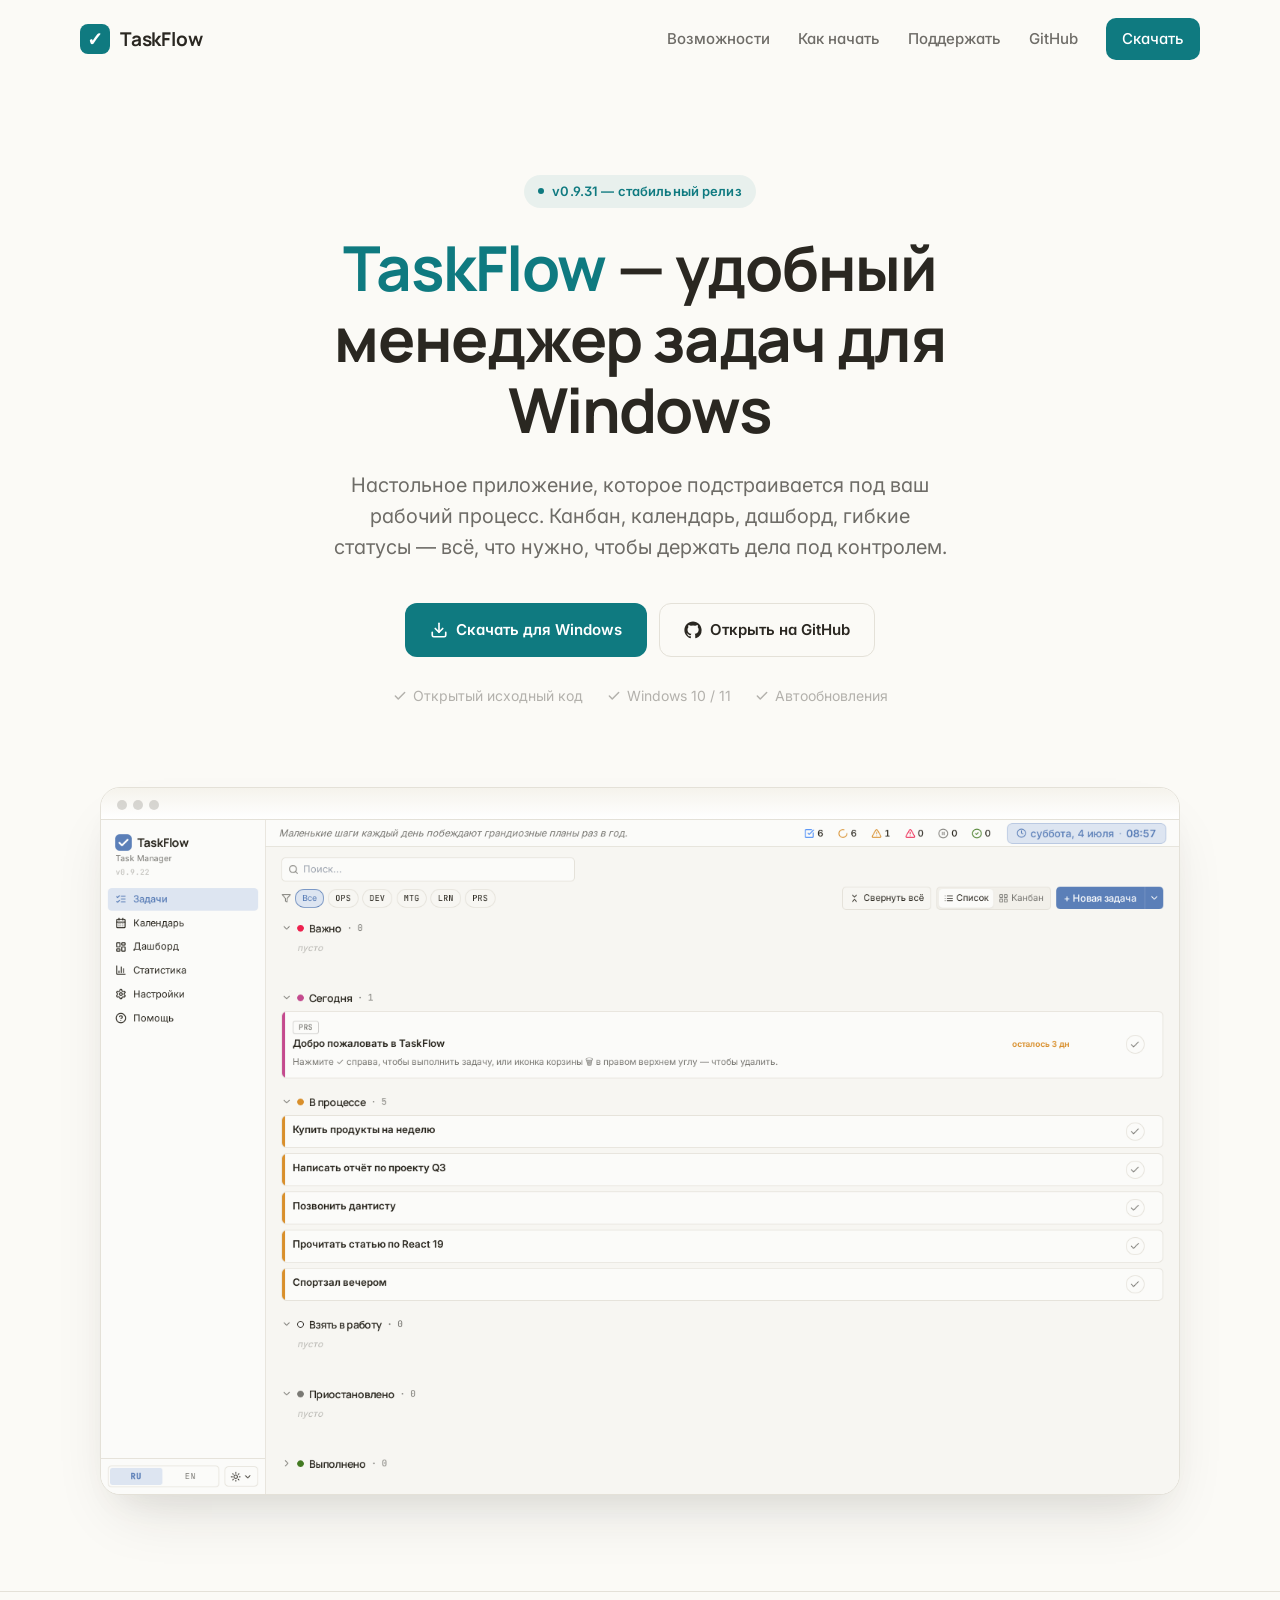
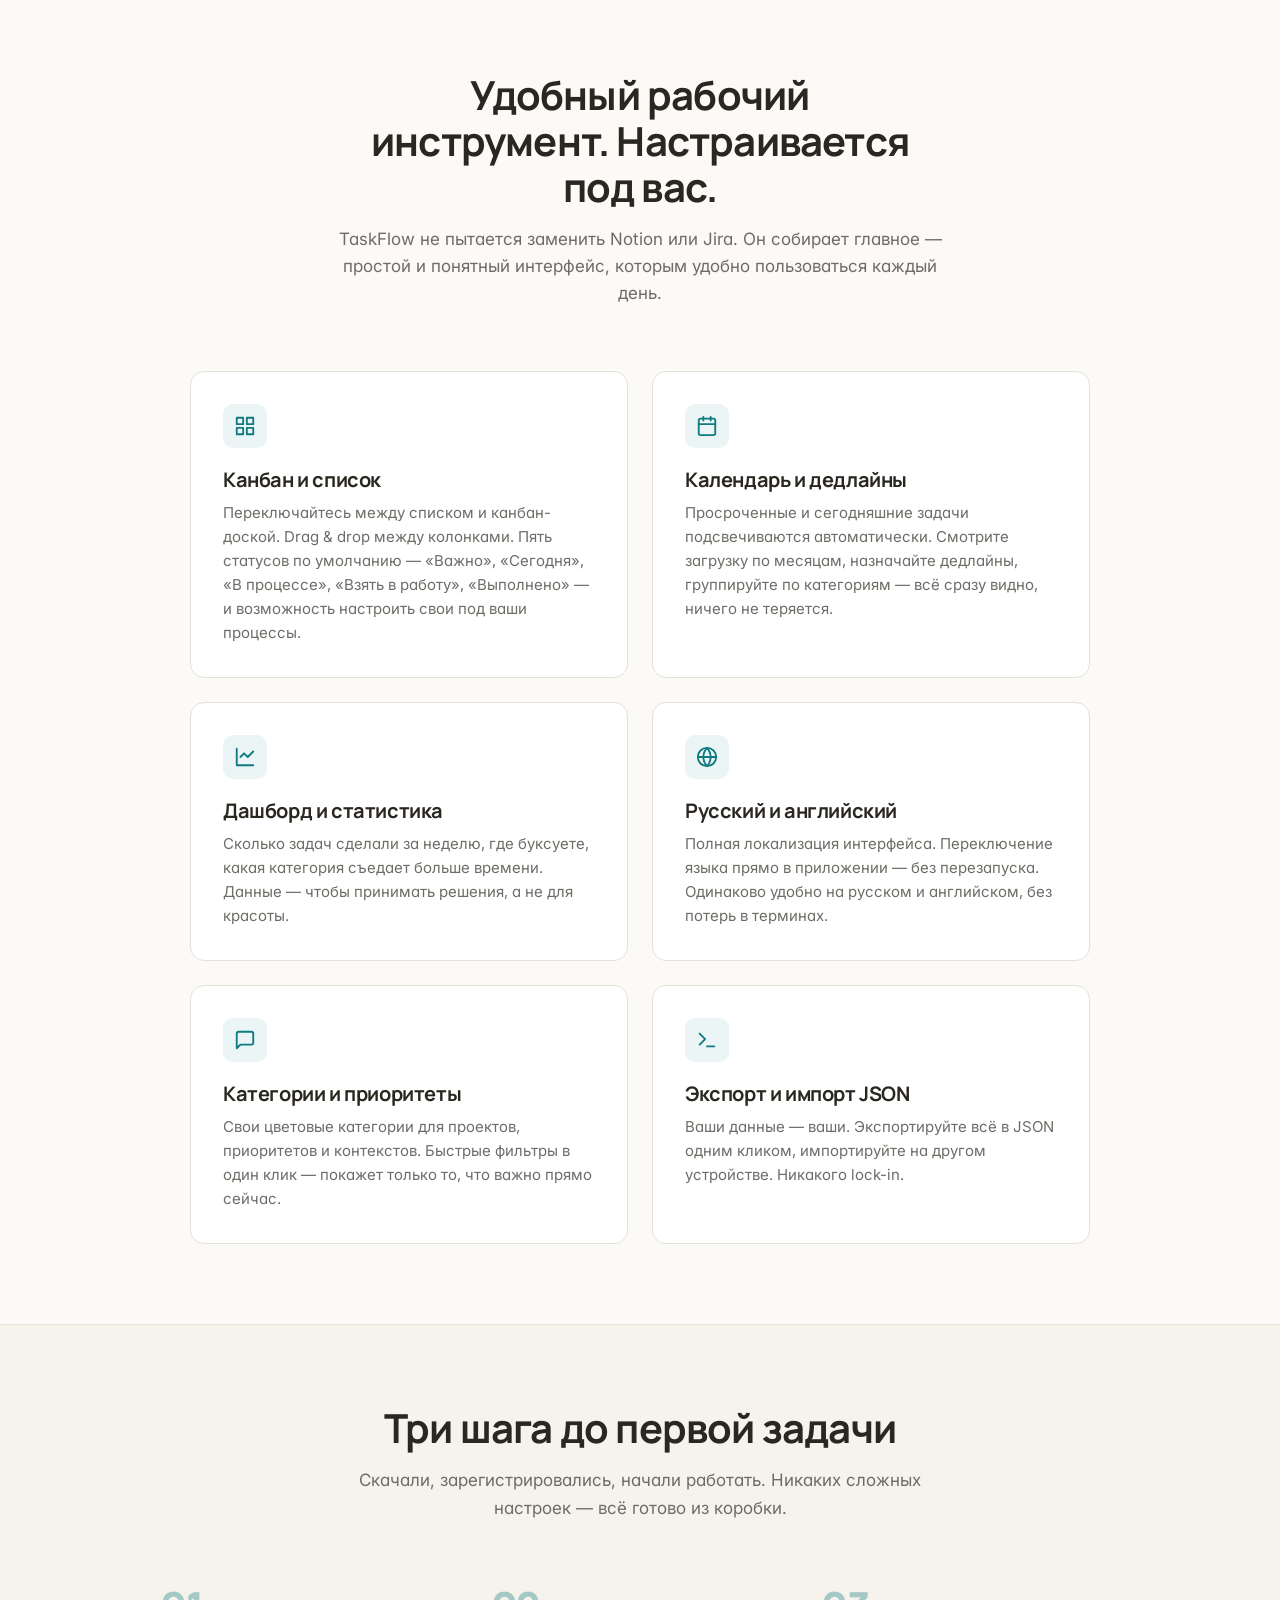
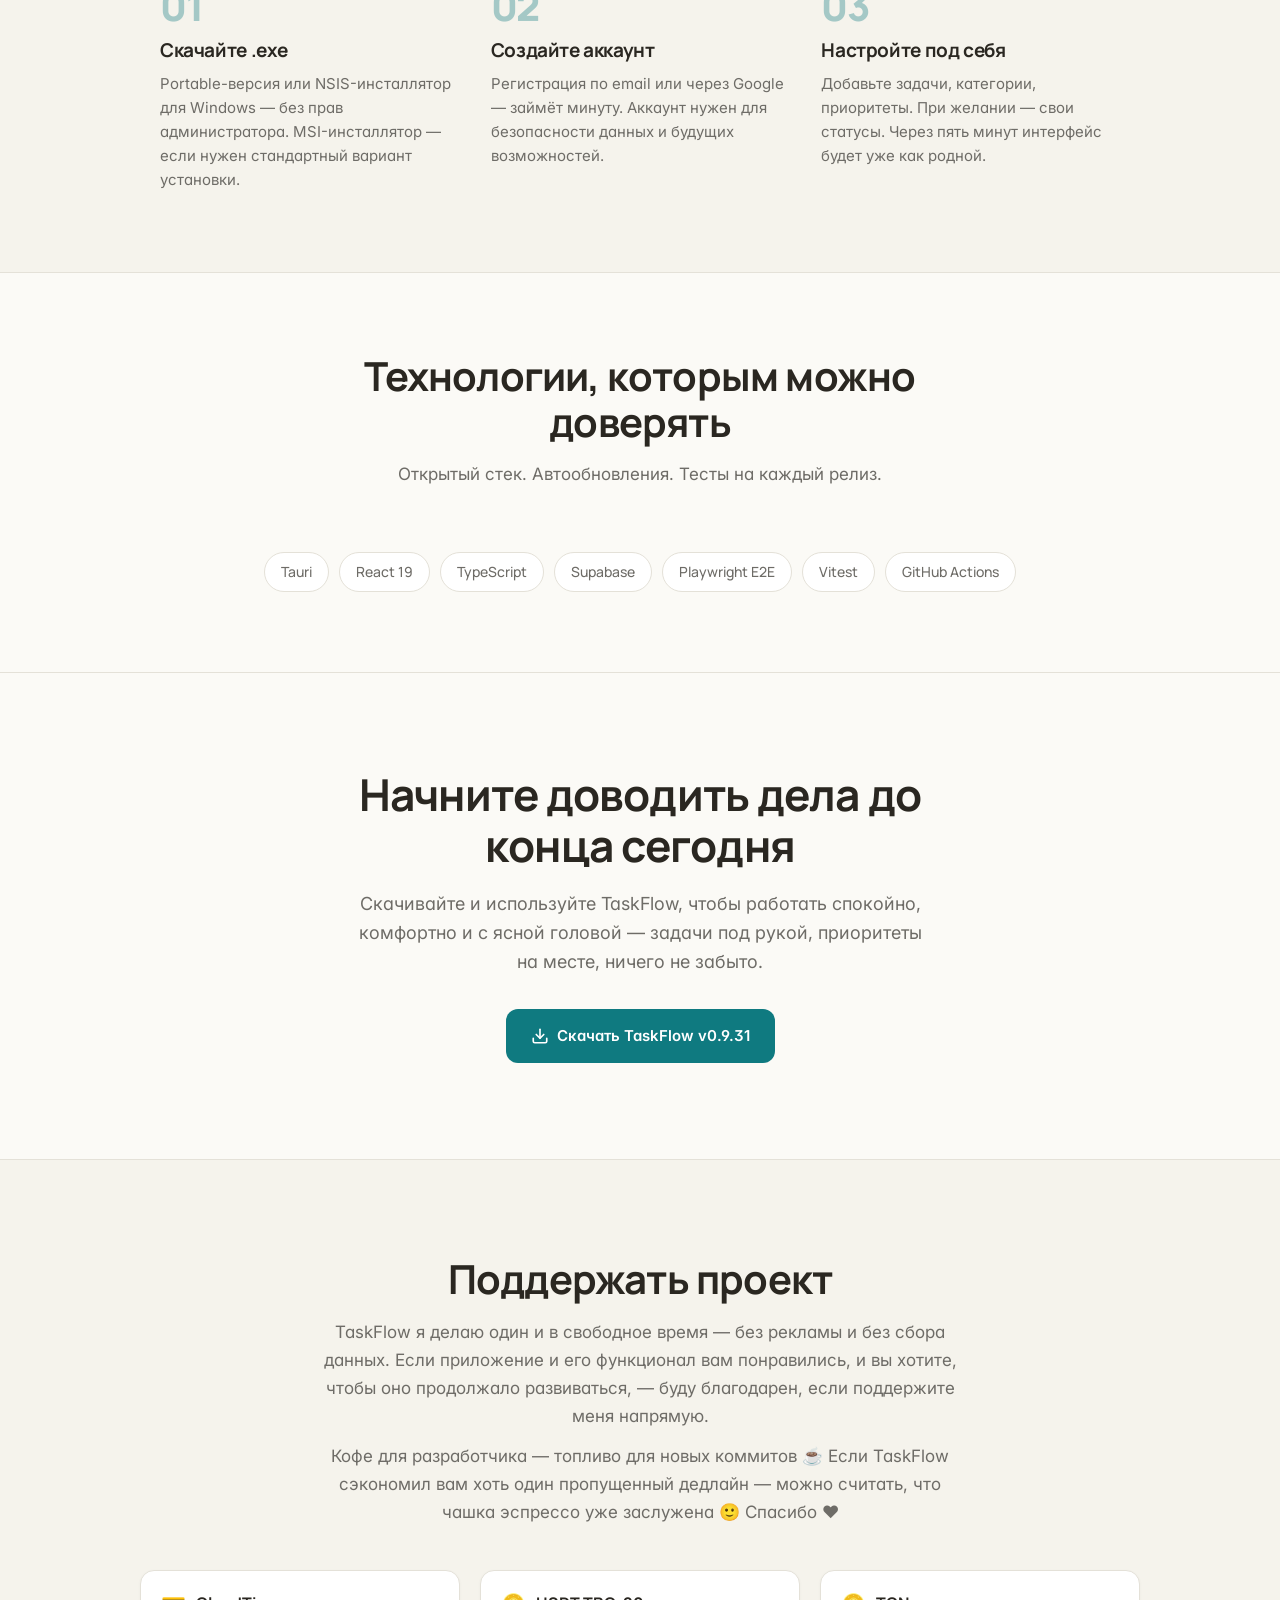
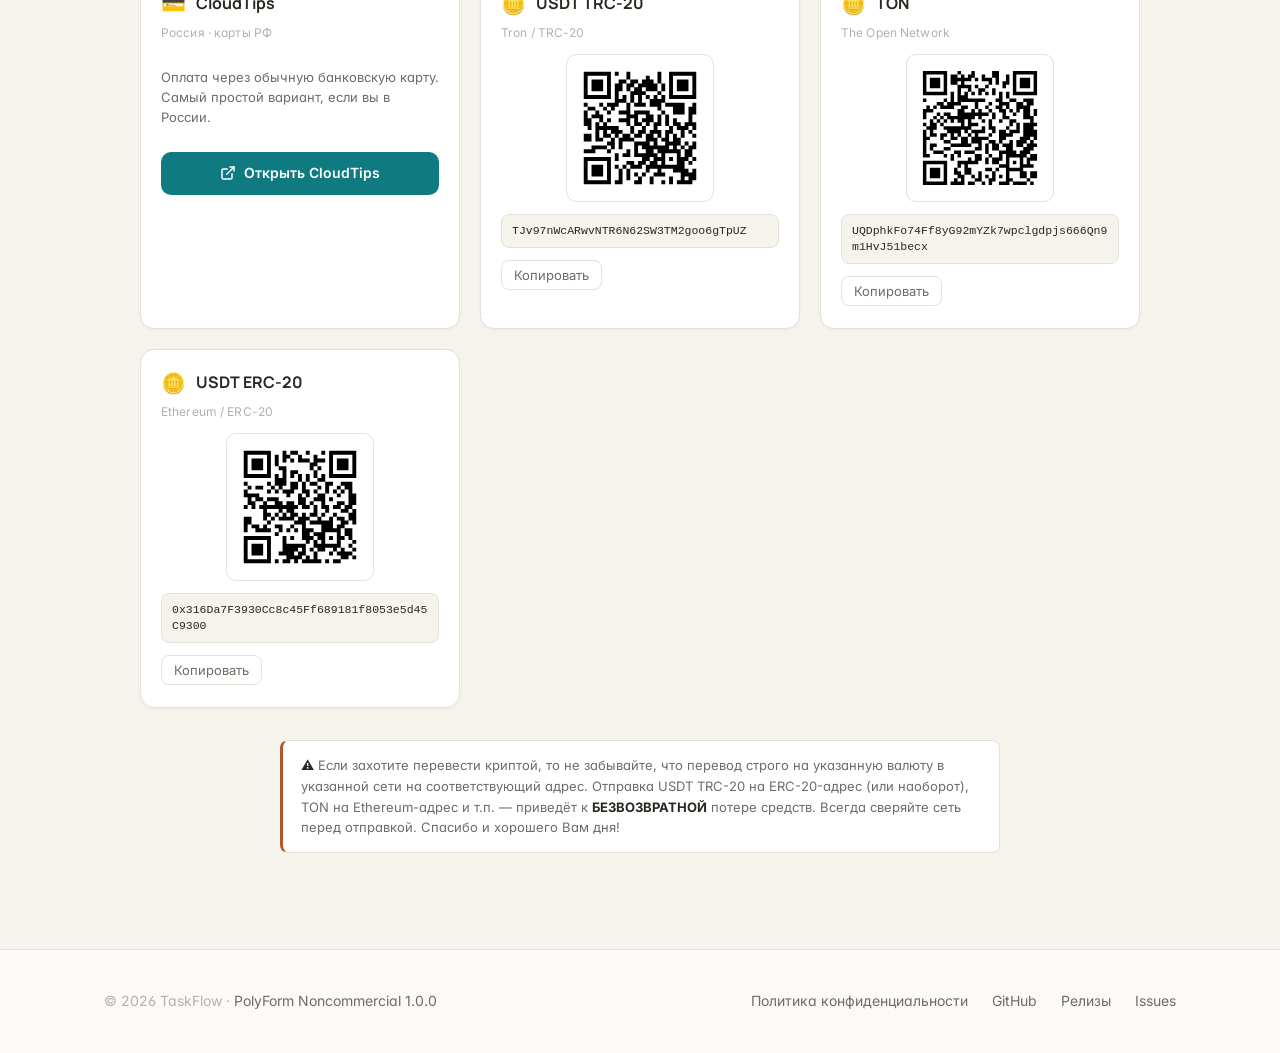
==== commit 4e167852: "fix(disclaimer): update crypto network disclaimer to softer author-approved wording" ====
--- a/index.html
+++ b/index.html
@@ -766,7 +766,7 @@
     </div>
 
     <div class="support-disclaimer reveal">
-      <strong>⚠ Важно про сети крипты.</strong> Перевод строго в указанной валюте, в указанной сети, на соответствующий адрес. Отправка USDT TRC-20 на ERC-20-адрес (или наоборот), TON на Ethereum-адрес и т.п. — приведёт к <strong>безвозвратной</strong> потере средств. Всегда сверяйте сеть перед отправкой. Спасибо и хорошего Вам дня!
+      <strong>⚠</strong> Если захотите перевести криптой, то не забывайте, что перевод строго на указанную валюту в указанной сети на соответствующий адрес. Отправка USDT TRC-20 на ERC-20-адрес (или наоборот), TON на Ethereum-адрес и т.п. — приведёт к <strong>БЕЗВОЗВРАТНОЙ</strong> потере средств. Всегда сверяйте сеть перед отправкой. Спасибо и хорошего Вам дня!
     </div>
   </div>
 </section>
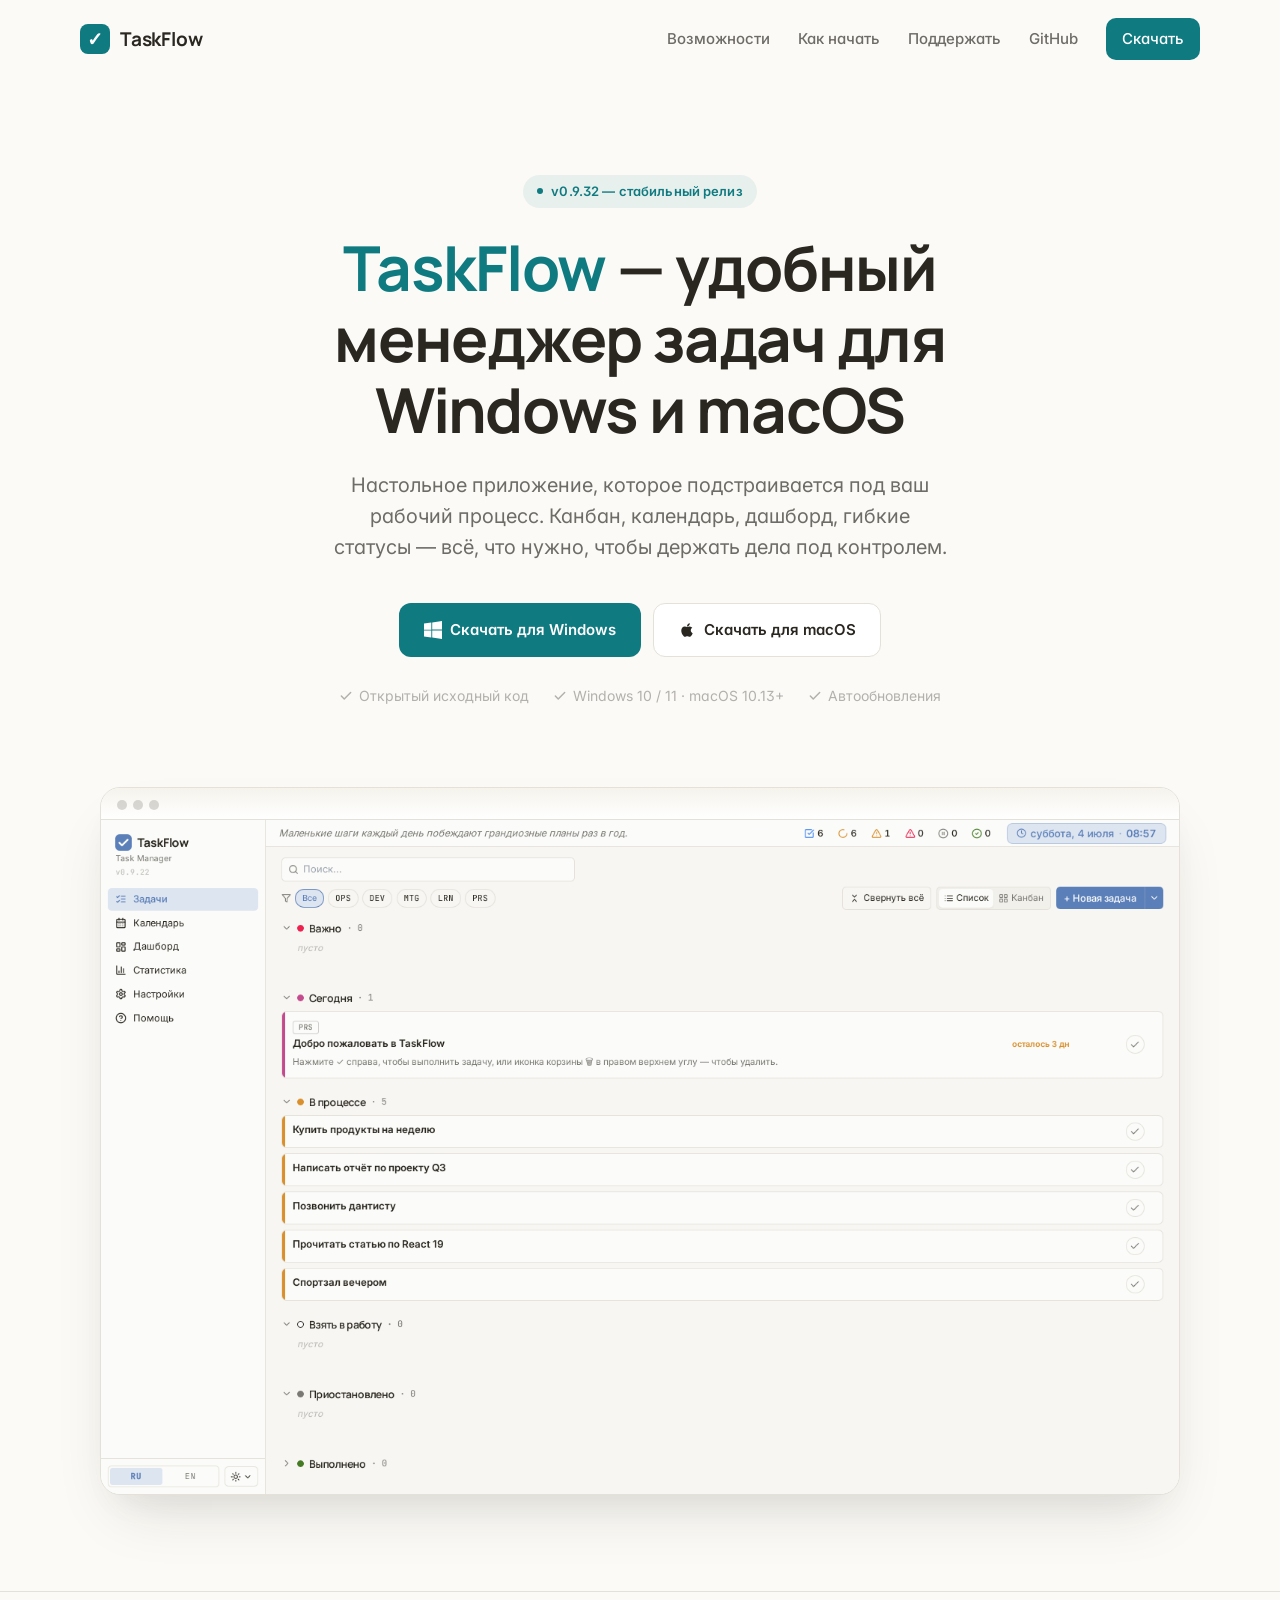
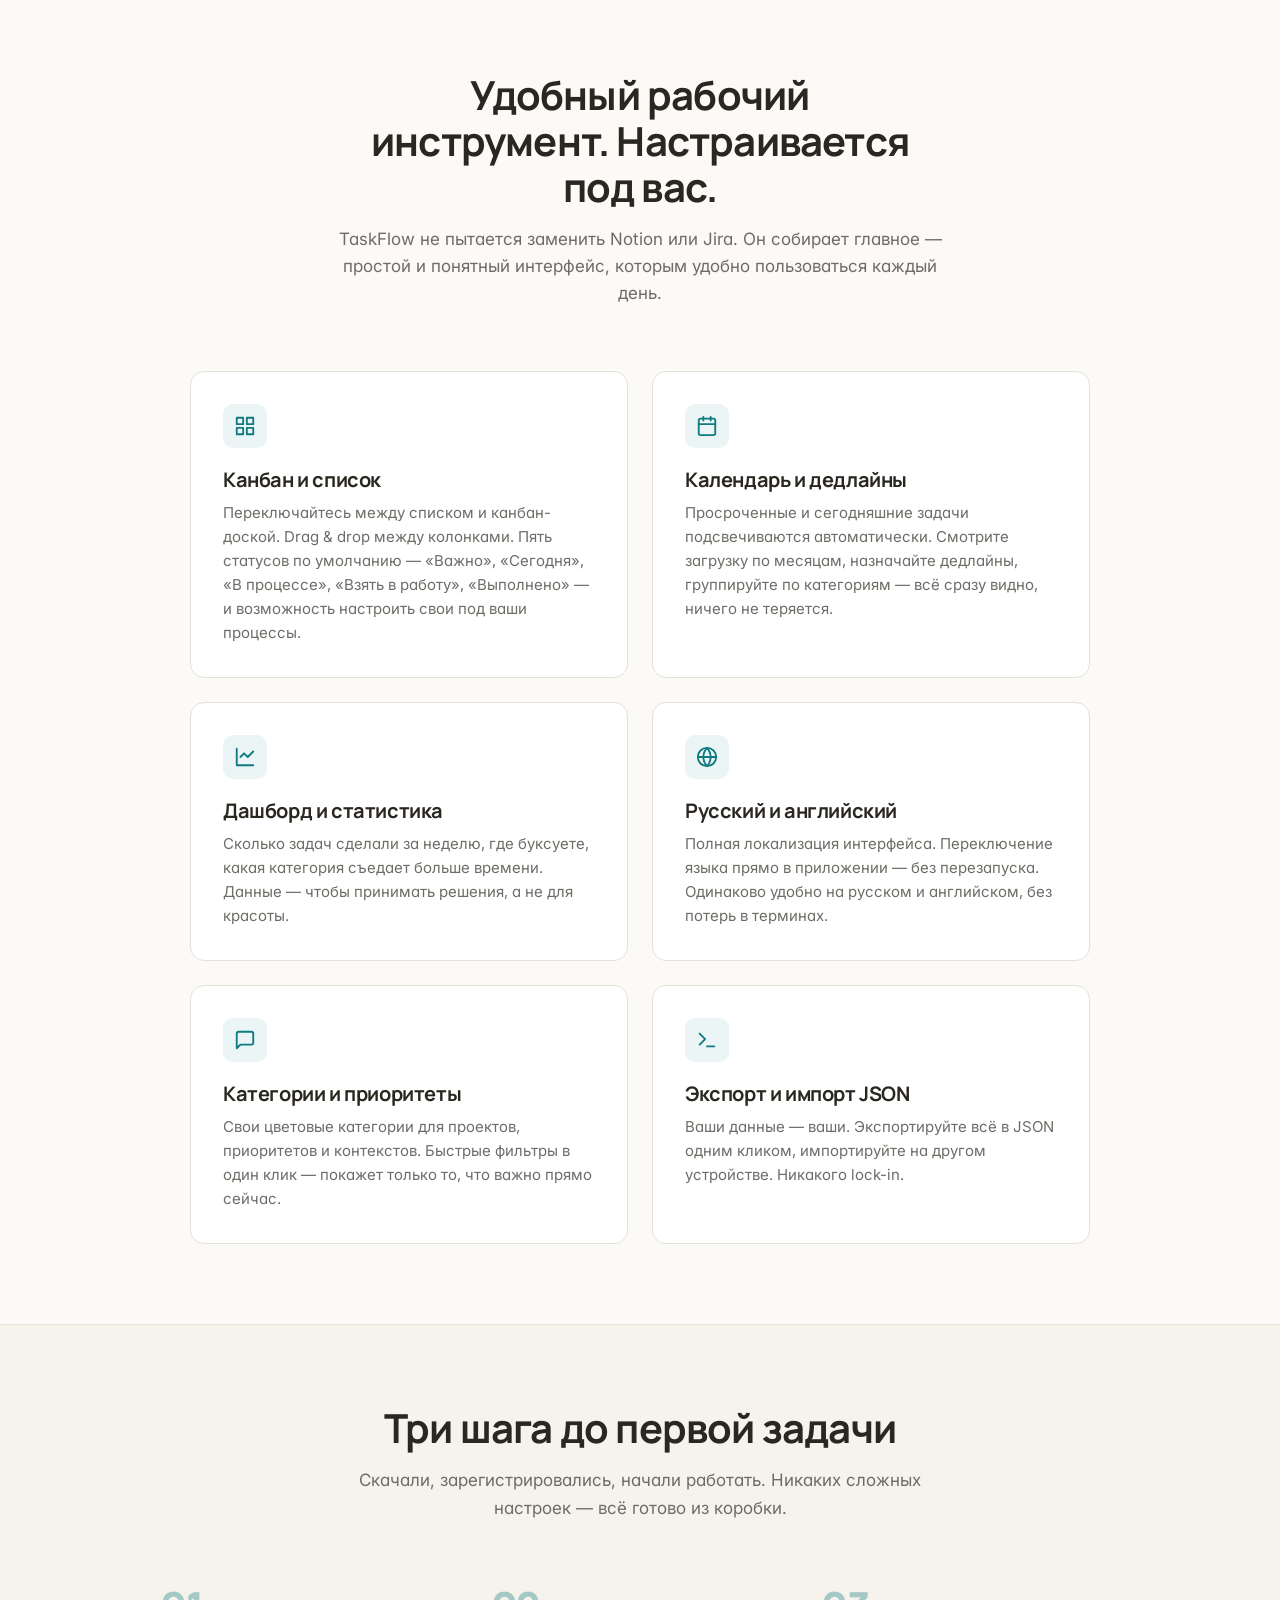
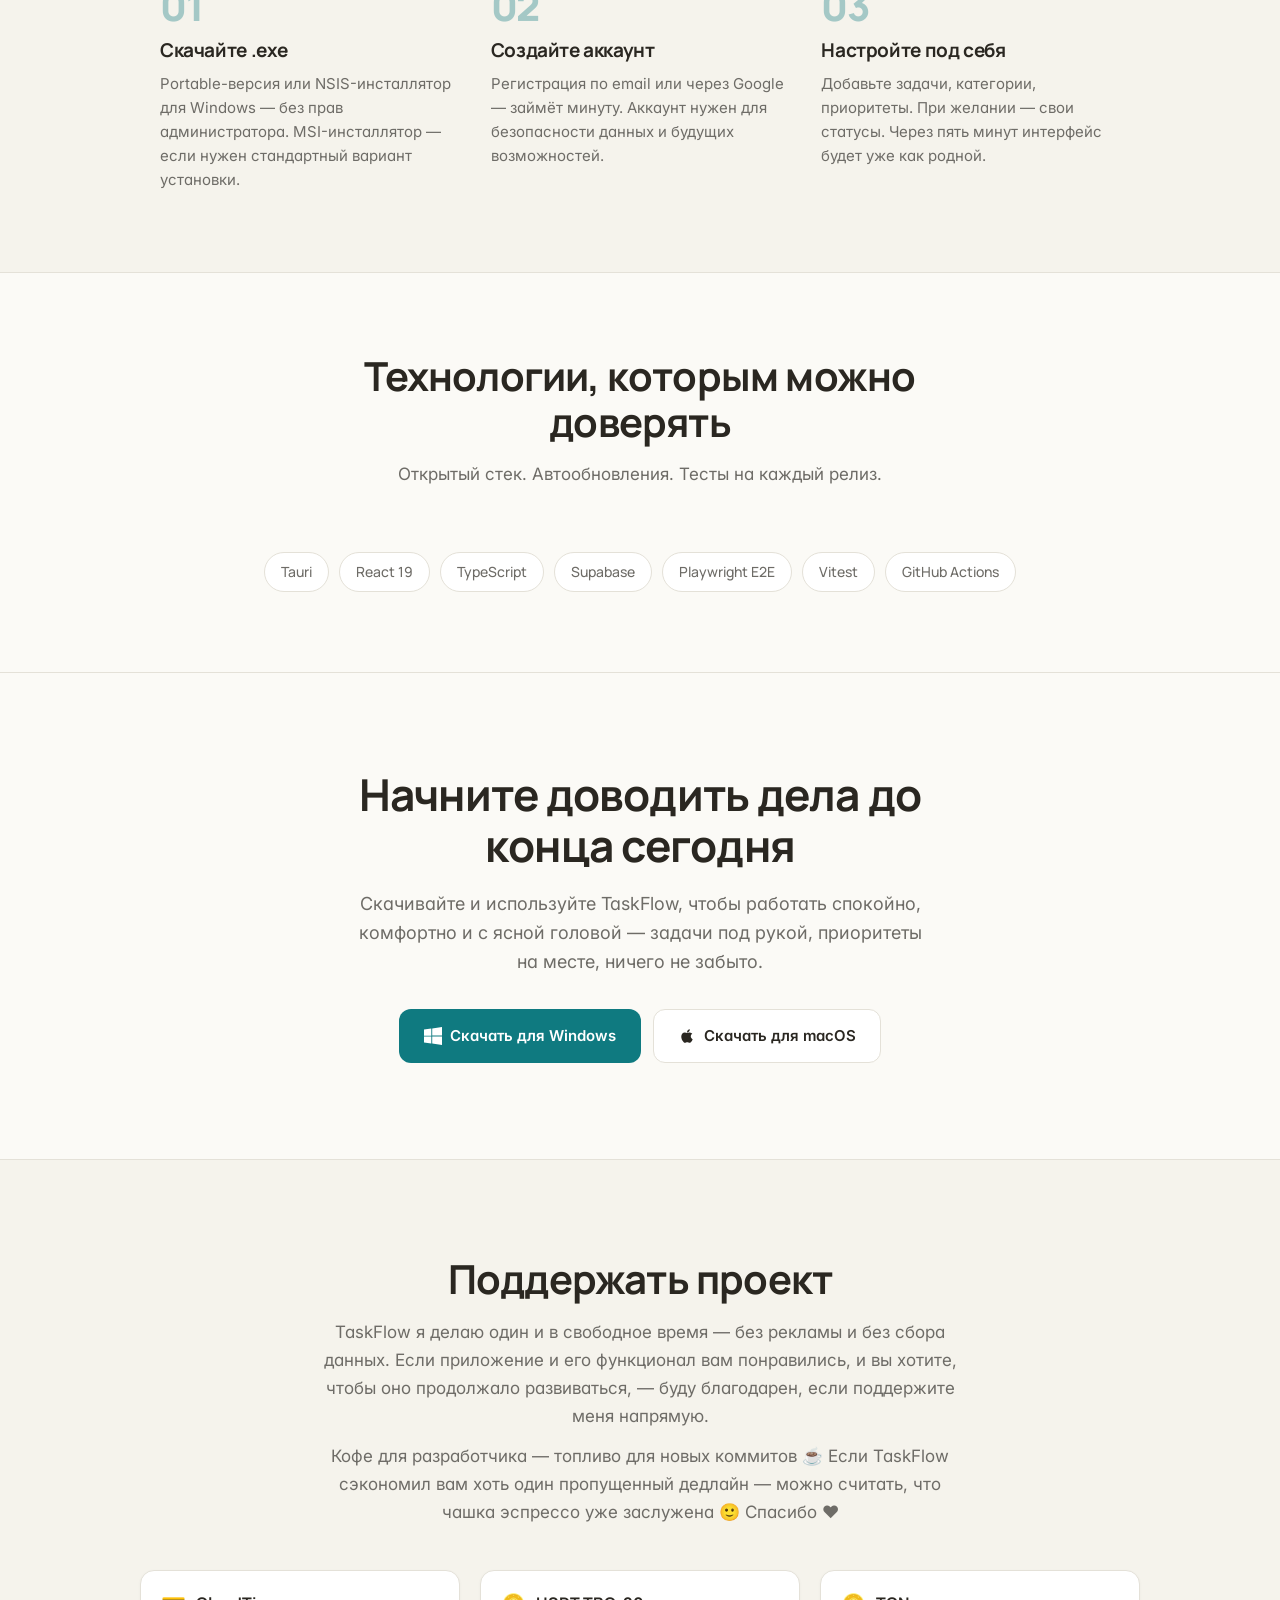
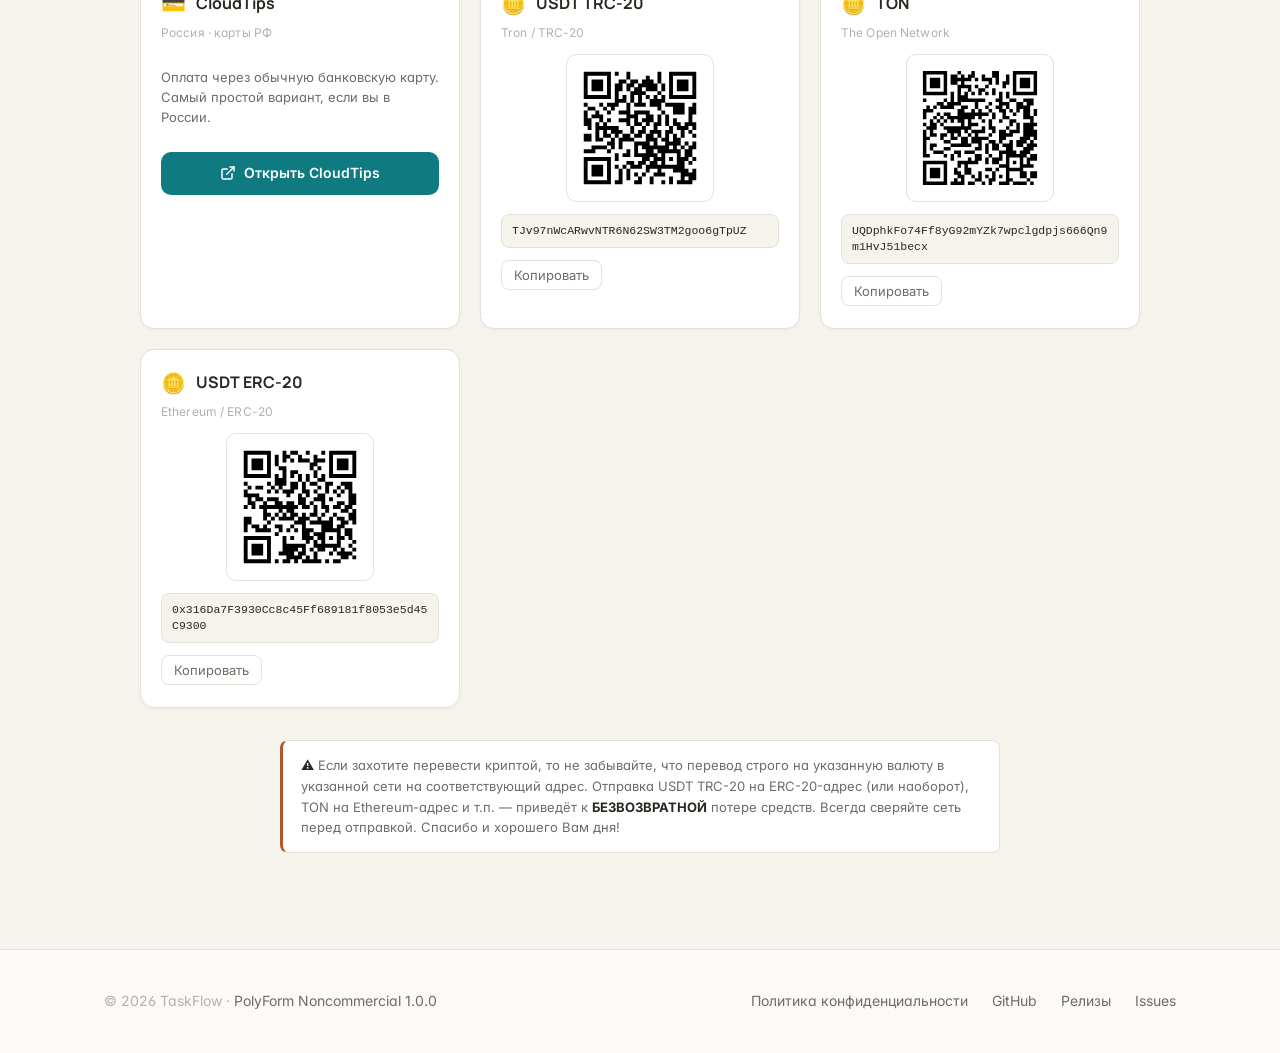
==== commit b3124bfb: "feat: dual download buttons (Windows + macOS) + install modal + INSTALL_MACOS.txt - Hero: two downlo" ====
--- a/index.html
+++ b/index.html
@@ -172,6 +172,91 @@
   background: var(--surface);
   color: var(--text);
 }
+.btn-secondary {
+  background: var(--surface);
+  color: var(--text);
+  border-color: var(--border);
+}
+.btn-secondary:hover {
+  background: var(--surface-hover, var(--surface));
+  border-color: var(--primary);
+  transform: translateY(-1px);
+  box-shadow: var(--shadow-md);
+}
+
+/* macOS install-instructions modal */
+.modal-backdrop {
+  position: fixed; inset: 0;
+  background: rgba(0,0,0,0.55);
+  display: none;
+  align-items: center; justify-content: center;
+  z-index: 100;
+  padding: 20px;
+}
+.modal-backdrop.open { display: flex; }
+.modal {
+  background: var(--bg);
+  color: var(--text);
+  border: 1px solid var(--border);
+  border-radius: 16px;
+  padding: 32px;
+  max-width: 560px;
+  width: 100%;
+  max-height: calc(100vh - 40px);
+  overflow-y: auto;
+  box-shadow: 0 20px 60px rgba(0,0,0,0.35);
+}
+.modal h3 {
+  margin: 0 0 8px;
+  font-size: 22px;
+  font-weight: 700;
+}
+.modal .modal-subtitle {
+  color: var(--text-muted);
+  font-size: 14px;
+  margin: 0 0 20px;
+}
+.modal ol {
+  padding-left: 22px;
+  margin: 0 0 16px;
+  line-height: 1.55;
+  font-size: 14px;
+}
+.modal ol li { margin-bottom: 6px; }
+.modal code {
+  font-family: ui-monospace, SFMono-Regular, Consolas, monospace;
+  background: var(--surface);
+  border: 1px solid var(--border);
+  padding: 1px 6px;
+  border-radius: 5px;
+  font-size: 12.5px;
+  word-break: break-all;
+}
+.modal .modal-note {
+  background: var(--surface);
+  border: 1px solid var(--border);
+  border-radius: 10px;
+  padding: 12px 14px;
+  font-size: 13px;
+  color: var(--text-muted);
+  margin: 8px 0 20px;
+}
+.modal-actions {
+  display: flex; gap: 10px; flex-wrap: wrap;
+  margin-top: 18px;
+}
+.modal-actions .btn { padding: 11px 18px; font-size: 14px; }
+.modal-close {
+  position: absolute;
+  top: 12px; right: 16px;
+  background: transparent; border: none;
+  color: var(--text-muted);
+  font-size: 22px; line-height: 1;
+  cursor: pointer;
+  padding: 6px 10px;
+}
+.modal-close:hover { color: var(--text); }
+.modal-wrap { position: relative; }
 
 .hero-meta {
   margin-top: 28px;
@@ -554,20 +639,20 @@
 <header class="hero container">
   <div class="eyebrow">
     <span class="eyebrow-dot"></span>
-    <span id="hero-version">v0.9.31 — стабильный релиз</span>
-  </div>
-  <h1><span class="accent">TaskFlow</span> — удобный менеджер задач для Windows</h1>
+    <span id="hero-version">v0.9.32 — стабильный релиз</span>
+  </div>
+  <h1><span class="accent">TaskFlow</span> — удобный менеджер задач для Windows и macOS</h1>
   <p class="hero-sub">
     Настольное приложение, которое подстраивается под ваш рабочий процесс. Канбан, календарь, дашборд, гибкие статусы — всё, что нужно, чтобы держать дела под контролем.
   </p>
   <div class="hero-cta">
     <a href="https://github.com/danny-swan/taskflow-app/releases/latest/download/TaskFlow_0.9.31_x64-setup.exe" class="btn btn-primary download-latest" data-asset-pattern="x64-setup.exe">
-      <svg width="18" height="18" viewBox="0 0 24 24" fill="none" stroke="currentColor" stroke-width="2.2" stroke-linecap="round" stroke-linejoin="round"><path d="M21 15v4a2 2 0 0 1-2 2H5a2 2 0 0 1-2-2v-4"/><polyline points="7 10 12 15 17 10"/><line x1="12" y1="15" x2="12" y2="3"/></svg>
+      <svg width="18" height="18" viewBox="0 0 24 24" fill="currentColor"><path d="M0 3.449L9.75 2.1v9.451H0m10.949-9.602L24 0v11.4H10.949M0 12.6h9.75v9.451L0 20.699M10.949 12.6H24V24l-13.051-1.851"/></svg>
       Скачать для Windows
     </a>
-    <a href="https://github.com/danny-swan/taskflow-app" class="btn btn-ghost" target="_blank" rel="noopener">
-      <svg width="18" height="18" viewBox="0 0 24 24" fill="currentColor"><path d="M12 .5C5.65.5.5 5.65.5 12c0 5.08 3.29 9.39 7.86 10.91.57.1.78-.25.78-.55v-2.06c-3.2.7-3.87-1.37-3.87-1.37-.52-1.34-1.28-1.69-1.28-1.69-1.05-.71.08-.7.08-.7 1.16.08 1.77 1.19 1.77 1.19 1.03 1.76 2.7 1.25 3.36.96.1-.75.4-1.25.73-1.54-2.55-.29-5.24-1.28-5.24-5.69 0-1.26.45-2.28 1.19-3.09-.12-.29-.51-1.47.11-3.06 0 0 .97-.31 3.19 1.18a11 11 0 0 1 5.8 0c2.22-1.5 3.19-1.18 3.19-1.18.62 1.6.23 2.77.11 3.06.74.81 1.19 1.83 1.19 3.09 0 4.42-2.69 5.39-5.25 5.68.41.36.78 1.06.78 2.15v3.19c0 .31.2.66.79.55A11.5 11.5 0 0 0 23.5 12C23.5 5.65 18.35.5 12 .5z"/></svg>
-      Открыть на GitHub
+    <a href="#" class="btn btn-secondary download-macos" data-asset-pattern="universal.dmg">
+      <svg width="18" height="18" viewBox="0 0 24 24" fill="currentColor"><path d="M17.05 20.28c-.98.95-2.05.8-3.08.35-1.09-.46-2.09-.48-3.24 0-1.44.62-2.2.44-3.06-.35C2.79 15.25 3.51 7.59 9.05 7.31c1.35.07 2.29.74 3.08.8 1.18-.24 2.31-.93 3.57-.84 1.51.12 2.65.72 3.4 1.8-3.12 1.87-2.38 5.98.48 7.13-.57 1.5-1.31 2.99-2.54 4.09zM12.03 7.25c-.15-2.23 1.66-4.07 3.74-4.25.29 2.58-2.34 4.5-3.74 4.25z"/></svg>
+      Скачать для macOS
     </a>
   </div>
   <div class="hero-meta">
@@ -577,7 +662,7 @@
     </span>
     <span>
       <svg width="14" height="14" viewBox="0 0 24 24" fill="none" stroke="currentColor" stroke-width="2.5" stroke-linecap="round" stroke-linejoin="round"><polyline points="20 6 9 17 4 12"/></svg>
-      Windows 10 / 11
+      Windows 10 / 11 · macOS 10.13+
     </span>
     <span>
       <svg width="14" height="14" viewBox="0 0 24 24" fill="none" stroke="currentColor" stroke-width="2.5" stroke-linecap="round" stroke-linejoin="round"><polyline points="20 6 9 17 4 12"/></svg>
@@ -694,12 +779,57 @@
   <div class="container">
     <h2>Начните доводить дела до конца сегодня</h2>
     <p>Скачивайте и используйте TaskFlow, чтобы работать спокойно, комфортно и с ясной головой — задачи под рукой, приоритеты на месте, ничего не забыто.</p>
-    <a href="https://github.com/danny-swan/taskflow-app/releases/latest/download/TaskFlow_0.9.31_x64-setup.exe" class="btn btn-primary download-latest" data-asset-pattern="x64-setup.exe" id="cta-download">
-      <svg width="18" height="18" viewBox="0 0 24 24" fill="none" stroke="currentColor" stroke-width="2.2" stroke-linecap="round" stroke-linejoin="round"><path d="M21 15v4a2 2 0 0 1-2 2H5a2 2 0 0 1-2-2v-4"/><polyline points="7 10 12 15 17 10"/><line x1="12" y1="15" x2="12" y2="3"/></svg>
-      <span id="cta-download-label">Скачать TaskFlow v0.9.31</span>
-    </a>
+    <div class="hero-cta">
+      <a href="https://github.com/danny-swan/taskflow-app/releases/latest/download/TaskFlow_0.9.31_x64-setup.exe" class="btn btn-primary download-latest" data-asset-pattern="x64-setup.exe" id="cta-download">
+        <svg width="18" height="18" viewBox="0 0 24 24" fill="currentColor"><path d="M0 3.449L9.75 2.1v9.451H0m10.949-9.602L24 0v11.4H10.949M0 12.6h9.75v9.451L0 20.699M10.949 12.6H24V24l-13.051-1.851"/></svg>
+        <span id="cta-download-label">Скачать для Windows</span>
+      </a>
+      <a href="#" class="btn btn-secondary download-macos" data-asset-pattern="universal.dmg">
+        <svg width="18" height="18" viewBox="0 0 24 24" fill="currentColor"><path d="M17.05 20.28c-.98.95-2.05.8-3.08.35-1.09-.46-2.09-.48-3.24 0-1.44.62-2.2.44-3.06-.35C2.79 15.25 3.51 7.59 9.05 7.31c1.35.07 2.29.74 3.08.8 1.18-.24 2.31-.93 3.57-.84 1.51.12 2.65.72 3.4 1.8-3.12 1.87-2.38 5.98.48 7.13-.57 1.5-1.31 2.99-2.54 4.09zM12.03 7.25c-.15-2.23 1.66-4.07 3.74-4.25.29 2.58-2.34 4.5-3.74 4.25z"/></svg>
+        Скачать для macOS
+      </a>
+    </div>
   </div>
 </section>
+
+<!-- macOS install-instructions modal (v0.9.33) -->
+<div class="modal-backdrop" id="macos-modal" aria-hidden="true" role="dialog" aria-labelledby="macos-modal-title">
+  <div class="modal modal-wrap">
+    <button type="button" class="modal-close" id="macos-modal-close" aria-label="Закрыть">×</button>
+    <h3 id="macos-modal-title">⚠ Как установить TaskFlow на macOS</h3>
+    <p class="modal-subtitle">Сборка не подписана Apple-сертификатом, поэтому при первом запуске macOS Gatekeeper покажет предупреждение. Это нормально — вот как открыть приложение.</p>
+
+    <div style="font-weight:600;font-size:14px;margin-bottom:8px;">Способ 1 — через Finder (проще)</div>
+    <ol>
+      <li>Откройте скачанный <code>.dmg</code> и перетащите TaskFlow в папку <code>Applications</code></li>
+      <li>Откройте папку <code>Applications</code>, кликните правой кнопкой мыши (или Control-клик) по TaskFlow → <b>«Открыть»</b></li>
+      <li>В появившемся диалоге снова нажмите <b>«Открыть»</b></li>
+      <li>Готово — дальше приложение будет запускаться обычным двойным кликом</li>
+    </ol>
+
+    <div style="font-weight:600;font-size:14px;margin:16px 0 8px;">Способ 2 — через терминал</div>
+    <ol>
+      <li>Установите приложение в <code>Applications</code></li>
+      <li>Откройте Терминал и выполните: <code>xattr -d com.apple.quarantine /Applications/TaskFlow.app</code></li>
+      <li>После этого приложение открывается без предупреждений</li>
+    </ol>
+
+    <div class="modal-note">
+      ℹ️ Приложение безопасно — исходный код открыт, сборка идёт через GitHub Actions. Подписи пока нет, потому что Apple Developer ID — платный ($99/год), собираем пользователей macOS перед покупкой.
+    </div>
+
+    <div class="modal-actions">
+      <a href="#" id="macos-modal-download" class="btn btn-primary">
+        <svg width="16" height="16" viewBox="0 0 24 24" fill="none" stroke="currentColor" stroke-width="2.2" stroke-linecap="round" stroke-linejoin="round"><path d="M21 15v4a2 2 0 0 1-2 2H5a2 2 0 0 1-2-2v-4"/><polyline points="7 10 12 15 17 10"/><line x1="12" y1="15" x2="12" y2="3"/></svg>
+        Скачать .dmg
+      </a>
+      <a href="INSTALL_MACOS.txt" download="INSTALL_MACOS.txt" class="btn btn-secondary">
+        <svg width="16" height="16" viewBox="0 0 24 24" fill="none" stroke="currentColor" stroke-width="2.2" stroke-linecap="round" stroke-linejoin="round"><path d="M14 2H6a2 2 0 0 0-2 2v16a2 2 0 0 0 2 2h12a2 2 0 0 0 2-2V8z"/><polyline points="14 2 14 8 20 8"/></svg>
+        Скачать инструкцию
+      </a>
+    </div>
+  </div>
+</div>
 
 <section class="support" id="support">
   <div class="container">
@@ -793,7 +923,8 @@
 onScroll();
 
 // Обновляем версионный баннер и кнопки скачивания через GitHub API.
-// URL в href и hardcoded-метки ведут на текущий базовый релиз — fallback на случай, если JS отвалится.
+// v0.9.33: теперь обновляем обе кнопки — Windows (.exe) и macOS (.dmg).
+let latestDmgUrl = null;
 (async () => {
   try {
     const r = await fetch('https://api.github.com/repos/danny-swan/taskflow-app/releases/latest', {
@@ -801,21 +932,64 @@
     });
     if (!r.ok) return;
     const rel = await r.json();
-    const asset = (rel.assets || []).find(a => /x64-setup\.exe$/i.test(a.name));
-    if (!asset) return;
-    const url = asset.browser_download_url;
-    document.querySelectorAll('.download-latest').forEach(a => {
-      a.href = url;
-      a.setAttribute('download', asset.name);
-    });
+
+    // Windows asset
+    const winAsset = (rel.assets || []).find(a => /x64-setup\.exe$/i.test(a.name));
+    if (winAsset) {
+      document.querySelectorAll('.download-latest').forEach(a => {
+        a.href = winAsset.browser_download_url;
+        a.setAttribute('download', winAsset.name);
+      });
+    }
+
+    // macOS asset (Universal DMG)
+    const dmgAsset = (rel.assets || []).find(a => /universal\.dmg$/i.test(a.name));
+    if (dmgAsset) {
+      latestDmgUrl = dmgAsset.browser_download_url;
+      const modalDl = document.getElementById('macos-modal-download');
+      if (modalDl) {
+        modalDl.href = latestDmgUrl;
+        modalDl.setAttribute('download', dmgAsset.name);
+      }
+    }
+
     if (rel.tag_name) {
-      const label = document.getElementById('cta-download-label');
-      if (label) label.textContent = 'Скачать TaskFlow ' + rel.tag_name;
       const hero = document.getElementById('hero-version');
       if (hero) hero.textContent = rel.tag_name + ' — стабильный релиз';
     }
   } catch (_) {}
 })();
+
+// macOS modal: открываем при клике по любой .download-macos, закрываем по крестику/Esc/бэкдропу
+const macosModal = document.getElementById('macos-modal');
+const macosModalClose = document.getElementById('macos-modal-close');
+function openMacosModal() {
+  if (!macosModal) return;
+  macosModal.classList.add('open');
+  macosModal.setAttribute('aria-hidden', 'false');
+  document.body.style.overflow = 'hidden';
+}
+function closeMacosModal() {
+  if (!macosModal) return;
+  macosModal.classList.remove('open');
+  macosModal.setAttribute('aria-hidden', 'true');
+  document.body.style.overflow = '';
+}
+document.querySelectorAll('.download-macos').forEach(a => {
+  a.addEventListener('click', (e) => {
+    e.preventDefault();
+    openMacosModal();
+  });
+});
+if (macosModalClose) macosModalClose.addEventListener('click', closeMacosModal);
+if (macosModal) {
+  macosModal.addEventListener('click', (e) => {
+    if (e.target === macosModal) closeMacosModal();
+  });
+}
+document.addEventListener('keydown', (e) => {
+  if (e.key === 'Escape' && macosModal && macosModal.classList.contains('open')) closeMacosModal();
+});
 
 // Reveal on scroll
 const io = new IntersectionObserver((entries) => {
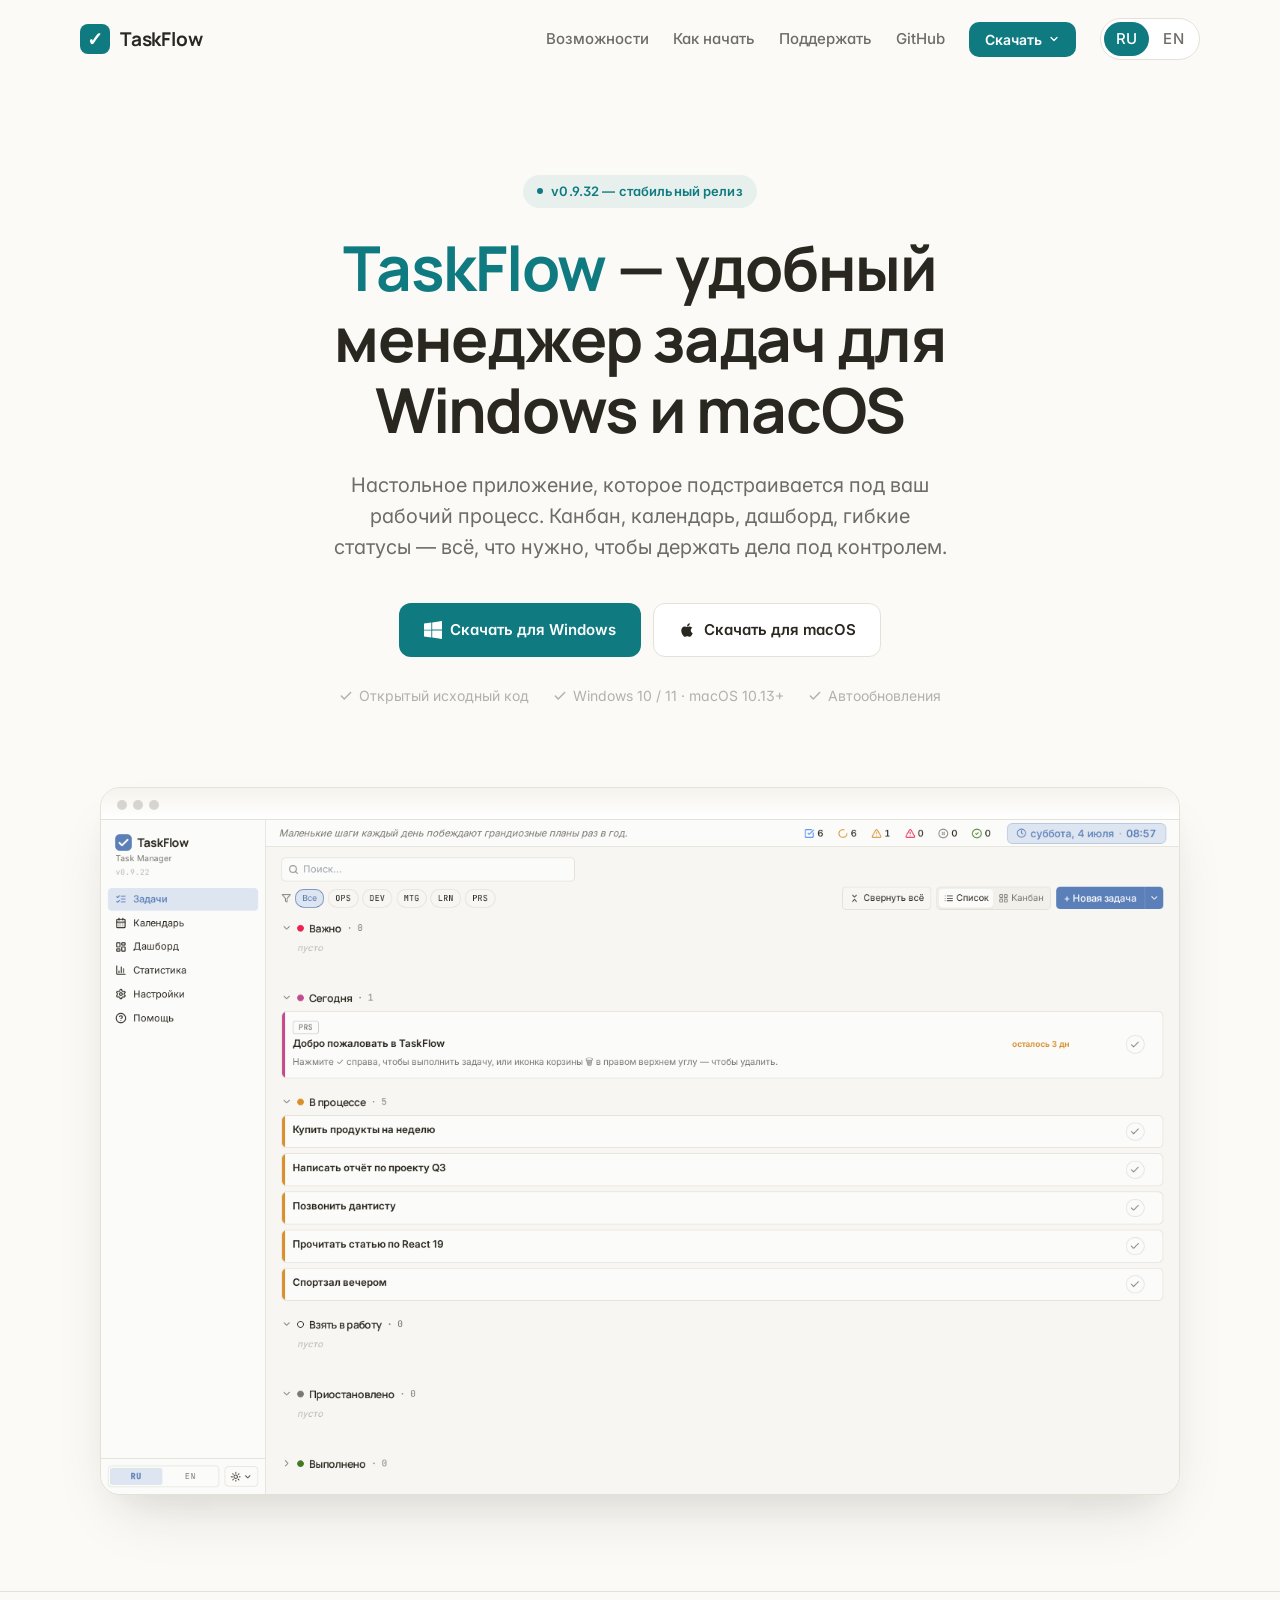
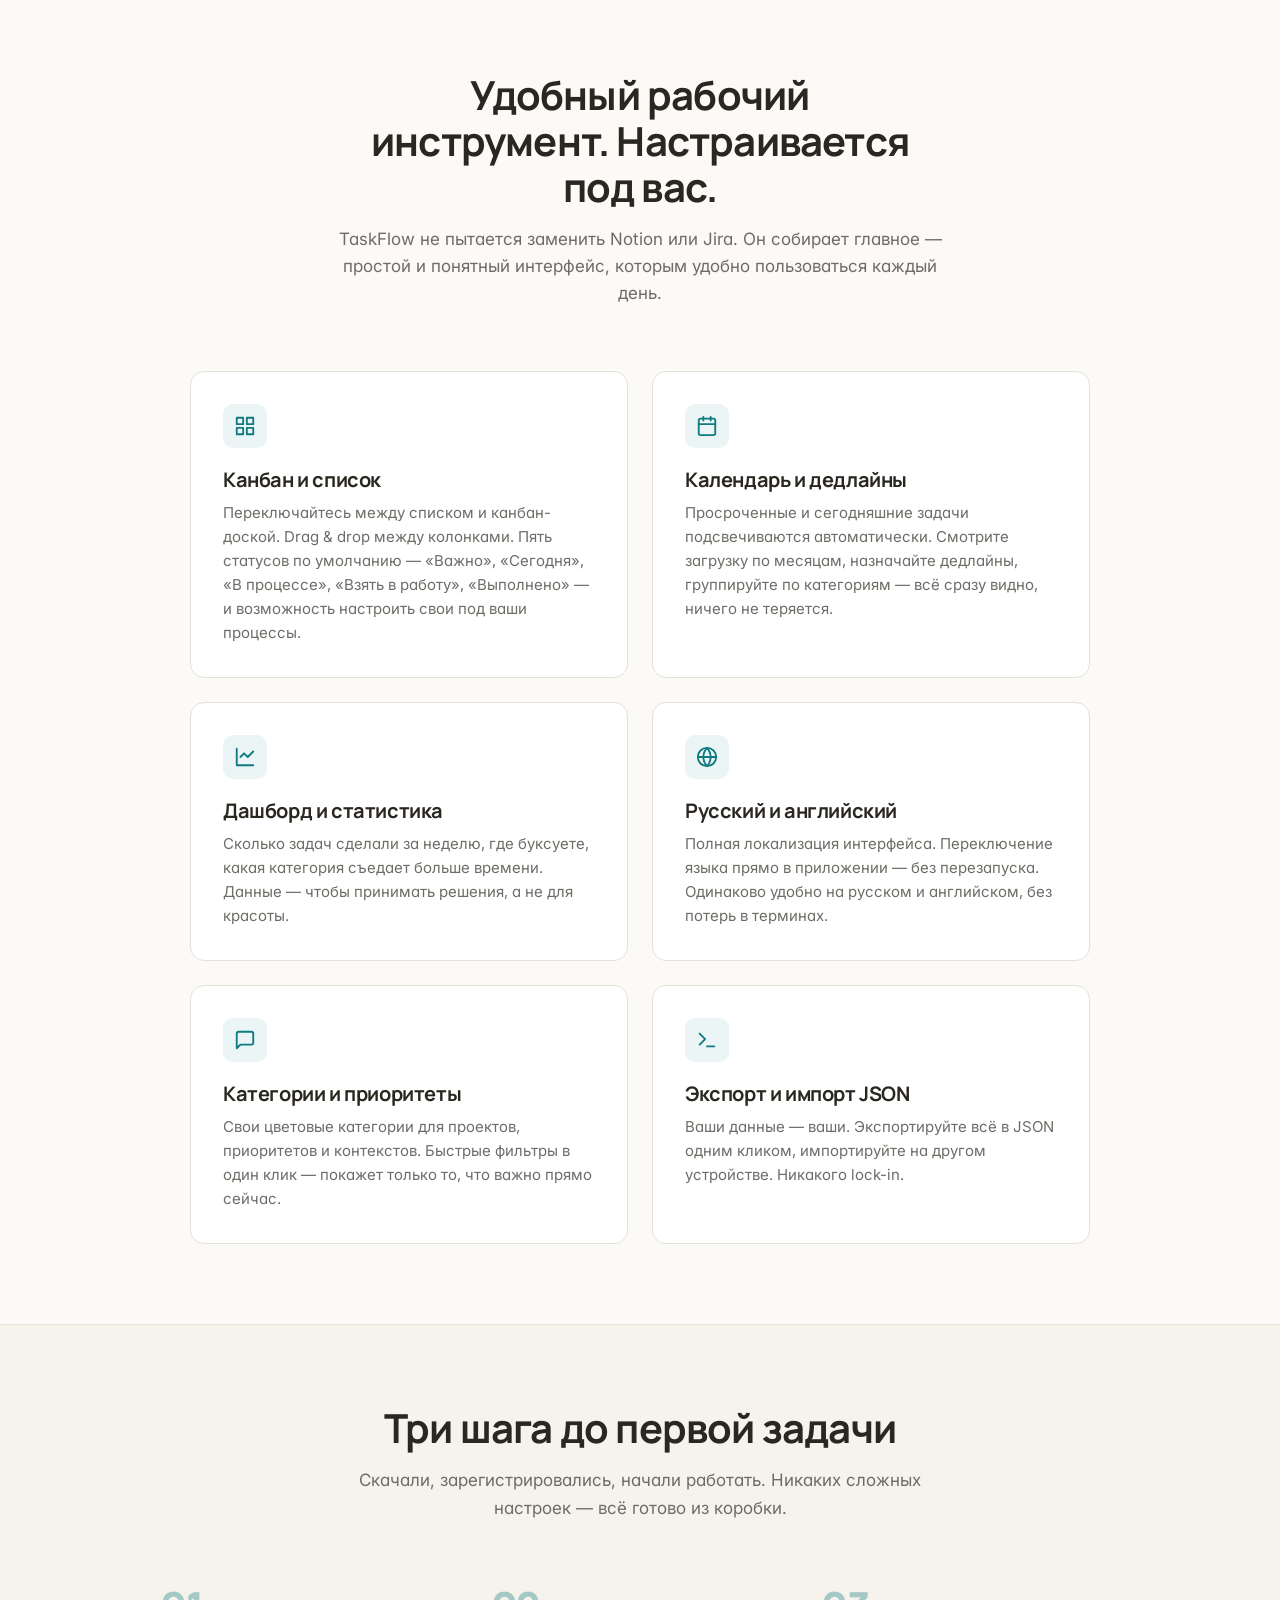
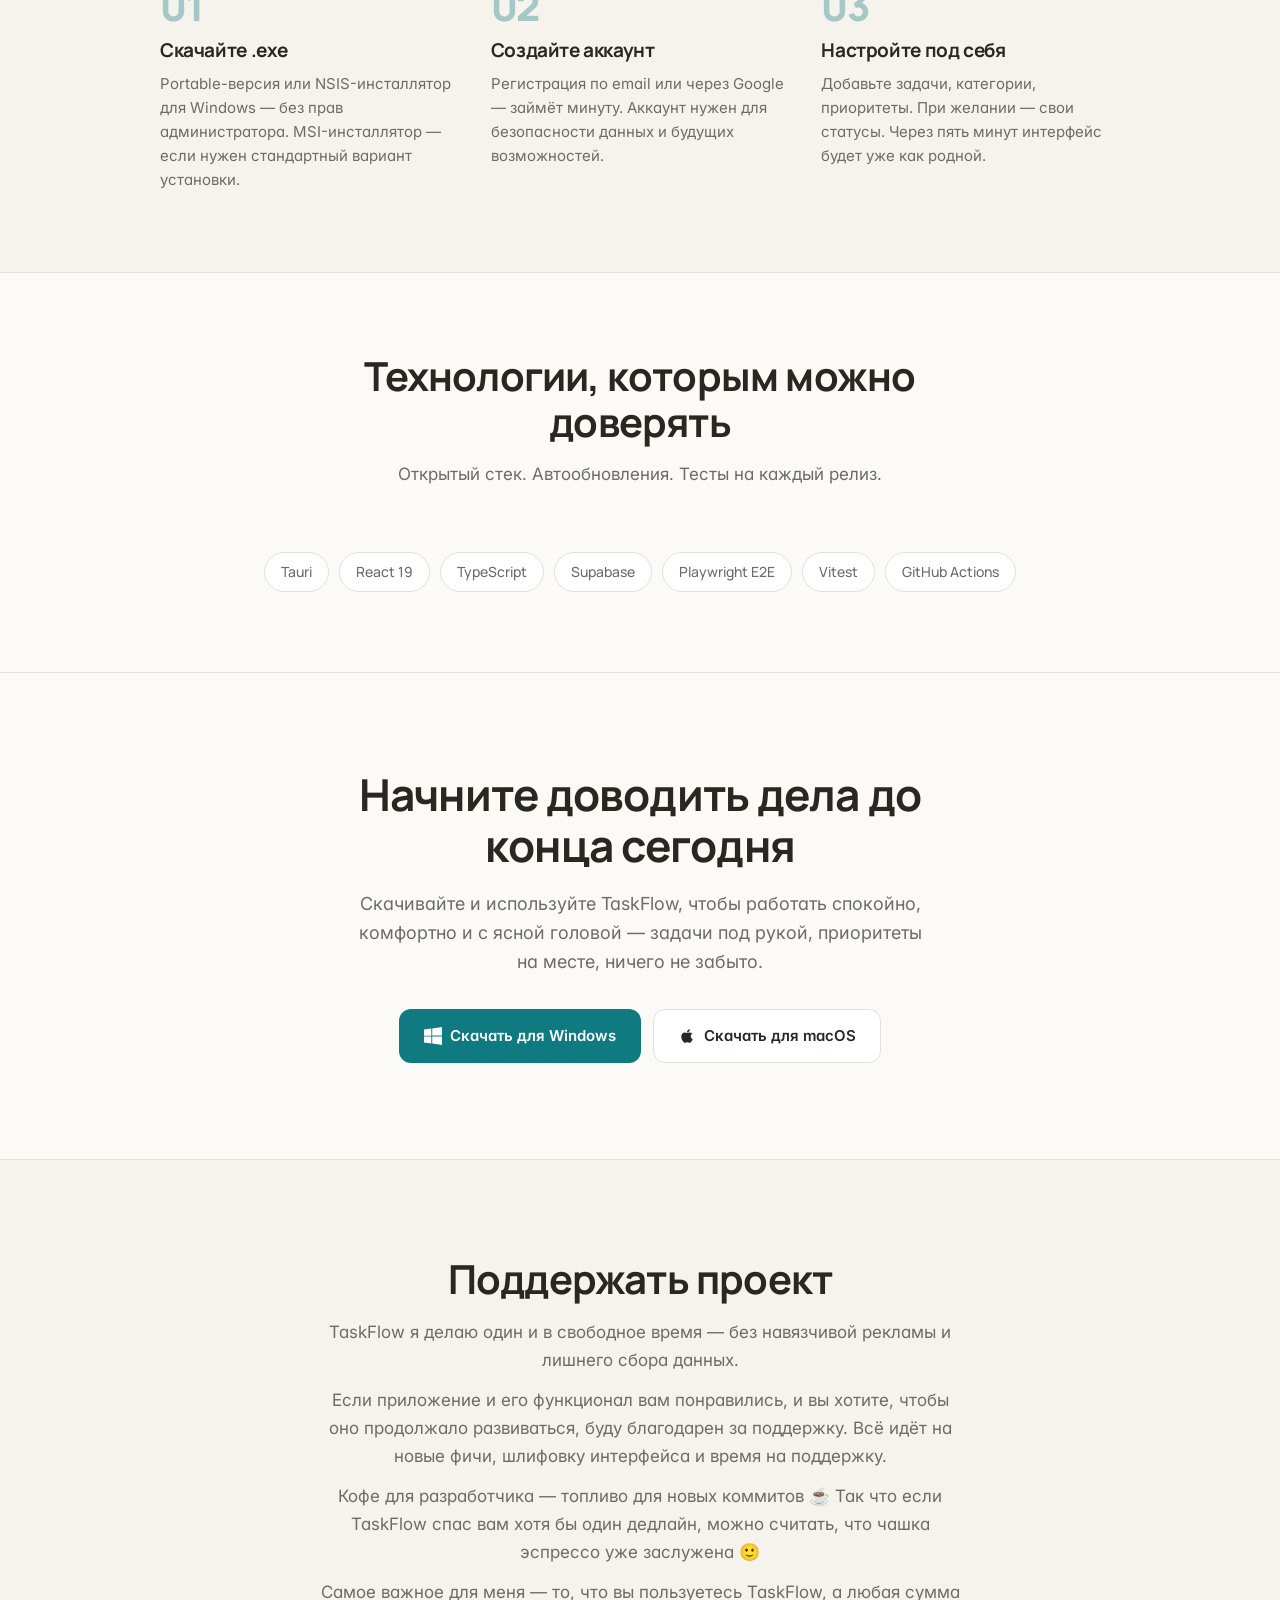
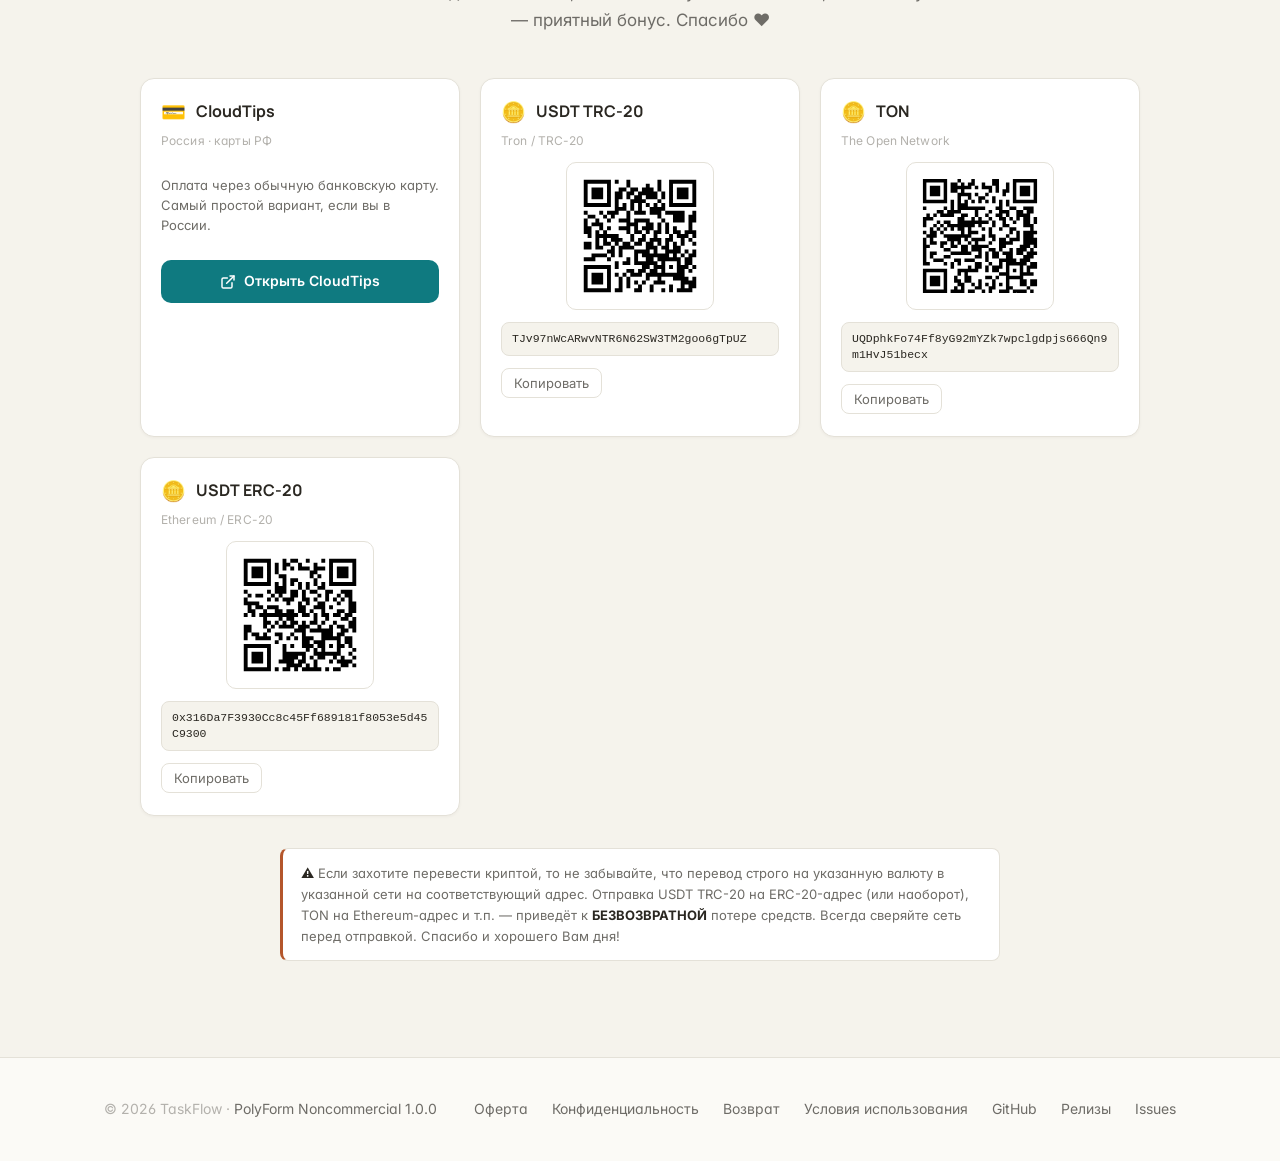
==== commit 381c6d1a: "feat(footer): add legal links (offer, privacy, return, terms) to RU+EN - Заменили одинокую /privacy." ====
--- a/index.html
+++ b/index.html
@@ -3,12 +3,15 @@
 <head>
 <meta charset="utf-8">
 <meta name="viewport" content="width=device-width,initial-scale=1">
-<title>TaskFlow — удобный менеджер задач для Windows</title>
-<meta name="description" content="TaskFlow — настольный менеджер задач для Windows. Канбан, календарь, дашборд, гибкие статусы. Настраивается под ваш рабочий процесс.">
+<title>TaskFlow — удобный менеджер задач для Windows и macOS</title>
+<meta name="description" content="TaskFlow — настольный менеджер задач для Windows и macOS. Канбан, календарь, дашборд, гибкие статусы. Настраивается под ваш рабочий процесс.">
 <meta name="theme-color" content="#FBFAF6">
 <meta name="color-scheme" content="light">
 
-<meta property="og:title" content="TaskFlow — удобный менеджер задач для Windows">
+<meta property="og:title" content="TaskFlow — удобный менеджер задач для Windows и macOS">
+<link rel="alternate" hreflang="ru" href="https://yourtaskflow.app/">
+<link rel="alternate" hreflang="en" href="https://yourtaskflow.app/en/">
+<link rel="alternate" hreflang="x-default" href="https://yourtaskflow.app/">
 <meta property="og:description" content="Настольный менеджер задач: канбан, календарь, дашборд, гибкие статусы. Работает без интернета.">
 <meta property="og:type" content="website">
 <meta property="og:image" content="screenshot.png">
@@ -90,7 +93,7 @@
   display: grid; place-items: center;
   font-weight: 800;
 }
-.nav-links { display: flex; gap: 28px; align-items: center; }
+.nav-links { display: flex; gap: 24px; align-items: center; }
 .nav-links a { color: var(--text-muted); font-size: 15px; font-weight: 500; }
 .nav-links a:hover { color: var(--text); }
 .nav-cta {
@@ -101,8 +104,72 @@
 }
 .nav-cta:hover { background: var(--primary-hover); color: var(--on-primary) !important; }
 
-@media (max-width: 640px) {
-  .nav-links a:not(.nav-cta) { display: none; }
+/* --- Nav: Download dropdown --- */
+.nav-download { position: relative; }
+.nav-download-btn {
+  display: inline-flex; align-items: center; gap: 6px;
+  padding: 9px 16px; border-radius: 10px;
+  background: var(--primary); color: var(--on-primary);
+  font-weight: 600; font-size: 14px;
+  border: none; cursor: pointer;
+  font-family: inherit;
+  transition: background 0.15s ease;
+}
+.nav-download-btn:hover { background: var(--primary-hover); }
+.nav-download-caret { transition: transform 0.15s ease; }
+.nav-download.open .nav-download-caret { transform: rotate(180deg); }
+.nav-download-menu {
+  position: absolute; top: calc(100% + 8px); right: 0;
+  min-width: 220px;
+  background: var(--surface);
+  border: 1px solid var(--border);
+  border-radius: 12px;
+  box-shadow: var(--shadow-md);
+  padding: 6px;
+  display: none;
+  z-index: 20;
+}
+.nav-download.open .nav-download-menu { display: block; }
+.nav-download-menu a {
+  display: flex; align-items: center; gap: 10px;
+  padding: 10px 12px; border-radius: 8px;
+  color: var(--text) !important;
+  font-size: 14px; font-weight: 500;
+  transition: background 0.12s ease;
+}
+.nav-download-menu a:hover { background: var(--accent-soft); color: var(--primary) !important; }
+.nav-download-menu a svg { flex-shrink: 0; }
+
+/* --- Nav: Language toggle --- */
+.nav-lang {
+  display: inline-flex; align-items: center;
+  gap: 2px;
+  padding: 3px;
+  background: var(--surface);
+  border: 1px solid var(--border);
+  border-radius: 999px;
+  font-size: 12.5px;
+  font-weight: 600;
+  letter-spacing: 0.03em;
+}
+.nav-lang a {
+  padding: 5px 12px;
+  border-radius: 999px;
+  color: var(--text-muted) !important;
+  transition: color 0.15s ease, background 0.15s ease;
+}
+.nav-lang a.active {
+  background: var(--primary);
+  color: var(--on-primary) !important;
+}
+.nav-lang a:not(.active):hover { color: var(--text) !important; }
+
+@media (max-width: 720px) {
+  .nav-links a.nav-link-item { display: none; }
+}
+@media (max-width: 480px) {
+  .nav-links { gap: 12px; }
+  .nav-download-btn { padding: 8px 12px; font-size: 13px; }
 }
 
 /* --- Hero --- */
@@ -627,11 +694,32 @@
       TaskFlow
     </a>
     <div class="nav-links">
-      <a href="#features">Возможности</a>
-      <a href="#how">Как начать</a>
-      <a href="#support">Поддержать</a>
-      <a href="https://github.com/danny-swan/taskflow-app" target="_blank" rel="noopener">GitHub</a>
-      <a href="https://github.com/danny-swan/taskflow-app/releases/latest/download/TaskFlow_0.9.31_x64-setup.exe" class="nav-cta download-latest" data-asset-pattern="x64-setup.exe">Скачать</a>
+      <a href="#features" class="nav-link-item">Возможности</a>
+      <a href="#how" class="nav-link-item">Как начать</a>
+      <a href="#support" class="nav-link-item">Поддержать</a>
+      <a href="https://github.com/danny-swan/taskflow-app" target="_blank" rel="noopener" class="nav-link-item">GitHub</a>
+
+      <div class="nav-download" id="nav-download">
+        <button type="button" class="nav-download-btn" id="nav-download-btn" aria-haspopup="menu" aria-expanded="false">
+          Скачать
+          <svg class="nav-download-caret" width="12" height="12" viewBox="0 0 24 24" fill="none" stroke="currentColor" stroke-width="2.5" stroke-linecap="round" stroke-linejoin="round"><polyline points="6 9 12 15 18 9"/></svg>
+        </button>
+        <div class="nav-download-menu" role="menu">
+          <a href="https://github.com/danny-swan/taskflow-app/releases/latest/download/TaskFlow_0.9.31_x64-setup.exe" class="download-latest" data-asset-pattern="x64-setup.exe" role="menuitem">
+            <svg width="16" height="16" viewBox="0 0 24 24" fill="currentColor"><path d="M0 3.449L9.75 2.1v9.451H0m10.949-9.602L24 0v11.4H10.949M0 12.6h9.75v9.451L0 20.699M10.949 12.6H24V24l-13.051-1.851"/></svg>
+            Windows
+          </a>
+          <a href="#" class="download-macos" data-asset-pattern="universal.dmg" role="menuitem">
+            <svg width="16" height="16" viewBox="0 0 24 24" fill="currentColor"><path d="M17.05 20.28c-.98.95-2.05.8-3.08.35-1.09-.46-2.09-.48-3.24 0-1.44.62-2.2.44-3.06-.35C2.79 15.25 3.51 7.59 9.05 7.31c1.35.07 2.29.74 3.08.8 1.18-.24 2.31-.93 3.57-.84 1.51.12 2.65.72 3.4 1.8-3.12 1.87-2.38 5.98.48 7.13-.57 1.5-1.31 2.99-2.54 4.09zM12.03 7.25c-.15-2.23 1.66-4.07 3.74-4.25.29 2.58-2.34 4.5-3.74 4.25z"/></svg>
+            macOS
+          </a>
+        </div>
+      </div>
+
+      <div class="nav-lang" role="group" aria-label="Язык / Language">
+        <a href="/" class="active" lang="ru">RU</a>
+        <a href="/en/" lang="en">EN</a>
+      </div>
     </div>
   </div>
 </nav>
@@ -835,8 +923,10 @@
   <div class="container">
     <div class="support-head reveal">
       <h2>Поддержать проект</h2>
-      <p>TaskFlow я делаю один и в свободное время — без рекламы и без сбора данных. Если приложение и его функционал вам понравились, и вы хотите, чтобы оно продолжало развиваться, — буду благодарен, если поддержите меня напрямую.</p>
-      <p>Кофе для разработчика — топливо для новых коммитов ☕ Если TaskFlow сэкономил вам хоть один пропущенный дедлайн — можно считать, что чашка эспрессо уже заслужена 🙂 Спасибо ❤</p>
+      <p>TaskFlow я делаю один и в свободное время — без навязчивой рекламы и лишнего сбора данных.</p>
+      <p>Если приложение и его функционал вам понравились, и вы хотите, чтобы оно продолжало развиваться, буду благодарен за поддержку. Всё идёт на новые фичи, шлифовку интерфейса и время на поддержку.</p>
+      <p>Кофе для разработчика — топливо для новых коммитов ☕ Так что если TaskFlow спас вам хотя бы один дедлайн, можно считать, что чашка эспрессо уже заслужена 🙂</p>
+      <p>Самое важное для меня — то, что вы пользуетесь TaskFlow, а любая сумма — приятный бонус. Спасибо ❤</p>
     </div>
 
     <div class="support-methods">
@@ -905,7 +995,10 @@
   <div class="container footer-inner">
     <div>© 2026 TaskFlow · <a href="https://github.com/danny-swan/taskflow-app/blob/main/LICENSE" target="_blank" rel="noopener">PolyForm Noncommercial 1.0.0</a></div>
     <div class="footer-links">
-      <a href="/privacy.html">Политика конфиденциальности</a>
+      <a href="/legal/offer.html">Оферта</a>
+      <a href="/legal/privacy.html">Конфиденциальность</a>
+      <a href="/legal/return.html">Возврат</a>
+      <a href="/legal/terms.html">Условия использования</a>
       <a href="https://github.com/danny-swan/taskflow-app" target="_blank" rel="noopener">GitHub</a>
       <a href="https://github.com/danny-swan/taskflow-app/releases" target="_blank" rel="noopener">Релизы</a>
       <a href="https://github.com/danny-swan/taskflow-app/issues" target="_blank" rel="noopener">Issues</a>
@@ -921,6 +1014,37 @@
 };
 window.addEventListener('scroll', onScroll, { passive: true });
 onScroll();
+
+// Nav Download dropdown
+const navDownload = document.getElementById('nav-download');
+const navDownloadBtn = document.getElementById('nav-download-btn');
+if (navDownload && navDownloadBtn) {
+  navDownloadBtn.addEventListener('click', (e) => {
+    e.stopPropagation();
+    const open = navDownload.classList.toggle('open');
+    navDownloadBtn.setAttribute('aria-expanded', open ? 'true' : 'false');
+  });
+  document.addEventListener('click', (e) => {
+    if (!navDownload.contains(e.target)) {
+      navDownload.classList.remove('open');
+      navDownloadBtn.setAttribute('aria-expanded', 'false');
+    }
+  });
+  document.addEventListener('keydown', (e) => {
+    if (e.key === 'Escape' && navDownload.classList.contains('open')) {
+      navDownload.classList.remove('open');
+      navDownloadBtn.setAttribute('aria-expanded', 'false');
+      navDownloadBtn.focus();
+    }
+  });
+  // Auto-close when Windows link clicked (macOS still handled by modal below)
+  navDownload.querySelectorAll('.download-latest').forEach(a => {
+    a.addEventListener('click', () => {
+      navDownload.classList.remove('open');
+      navDownloadBtn.setAttribute('aria-expanded', 'false');
+    });
+  });
+}
 
 // Обновляем версионный баннер и кнопки скачивания через GitHub API.
 // v0.9.33: теперь обновляем обе кнопки — Windows (.exe) и macOS (.dmg).
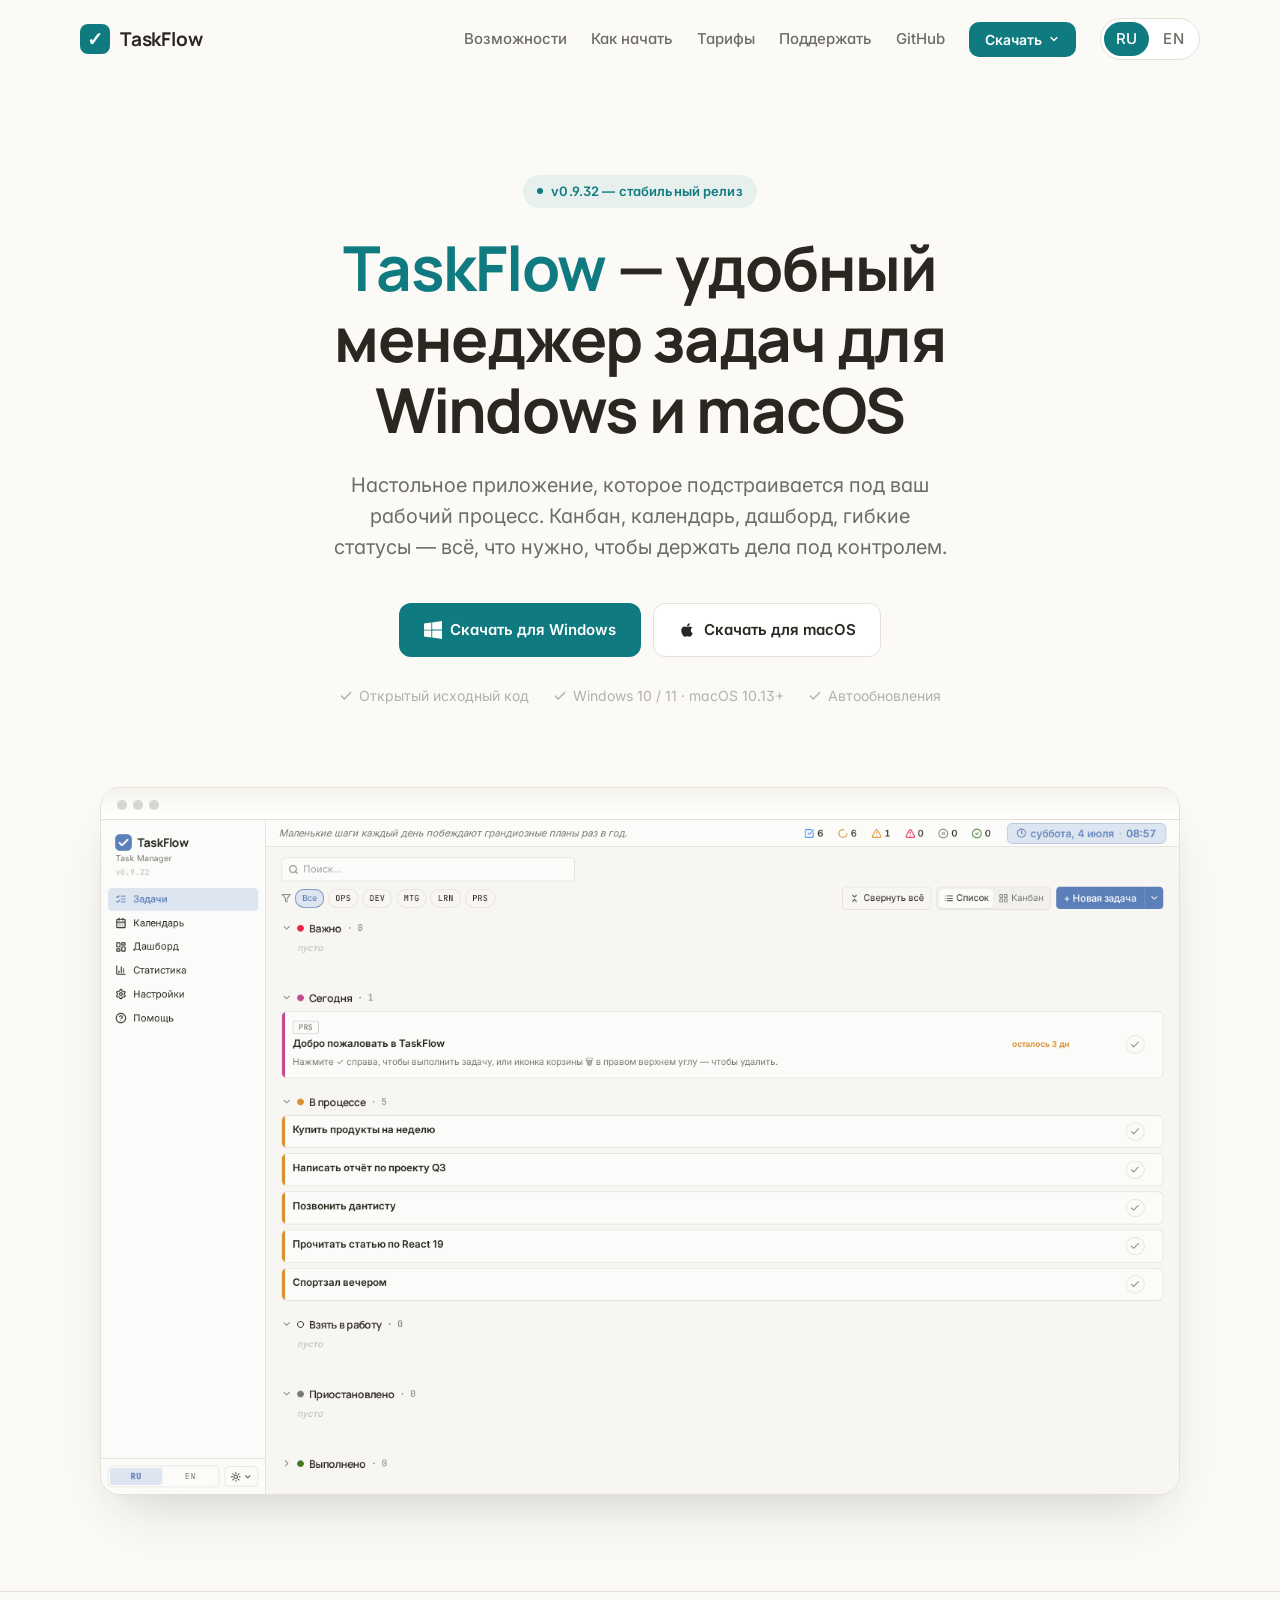
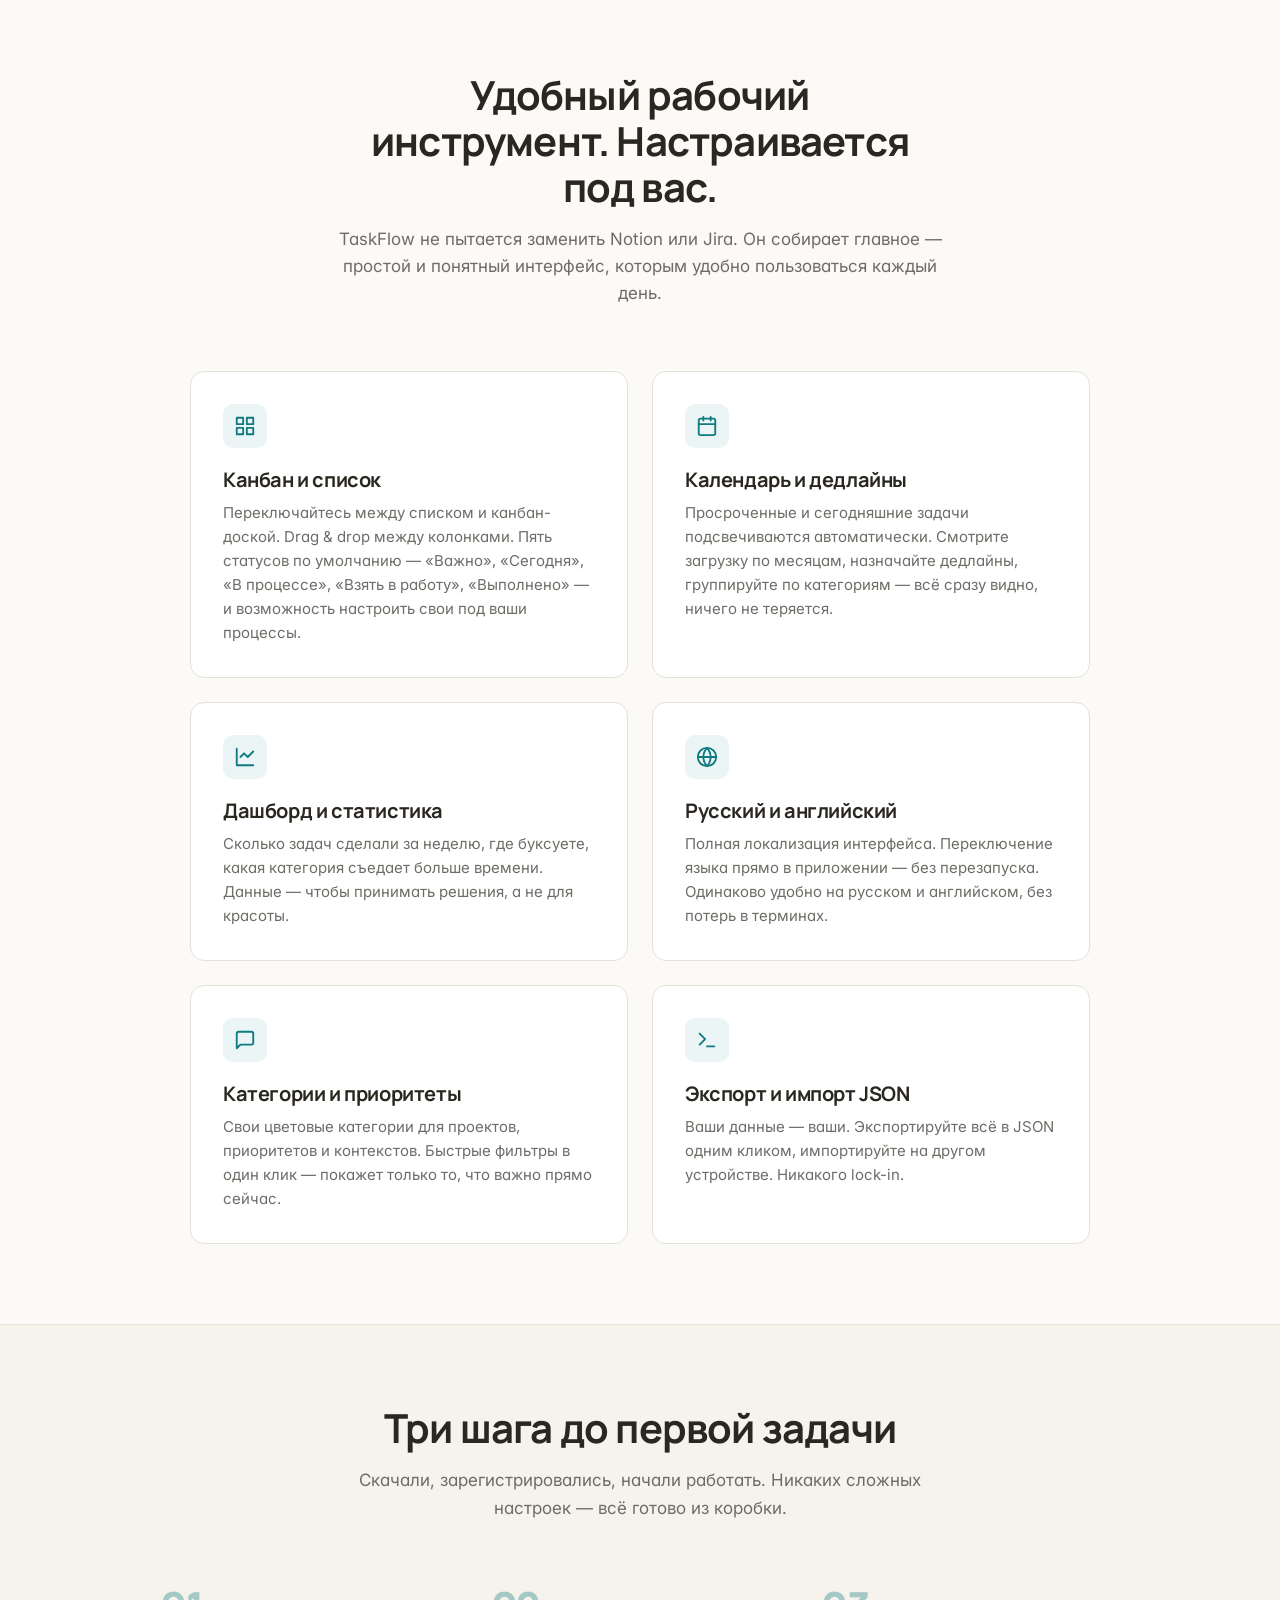
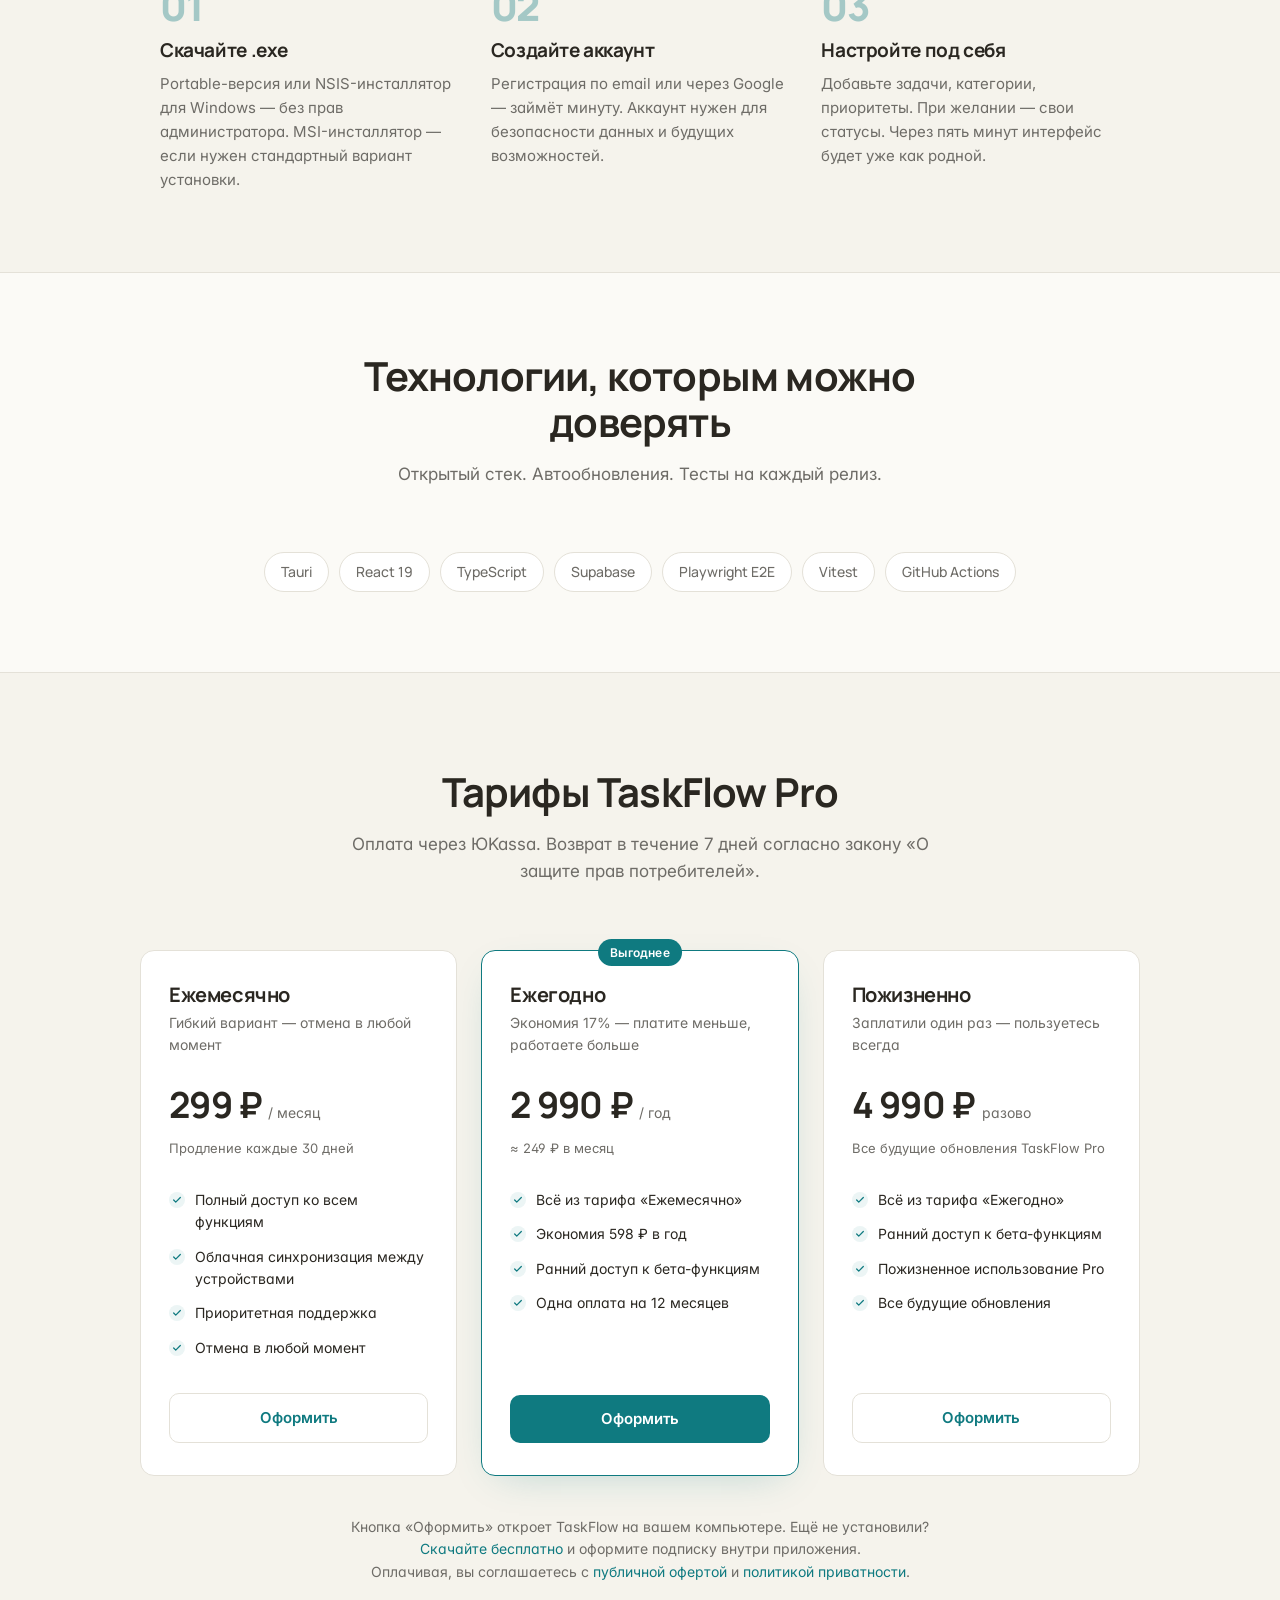
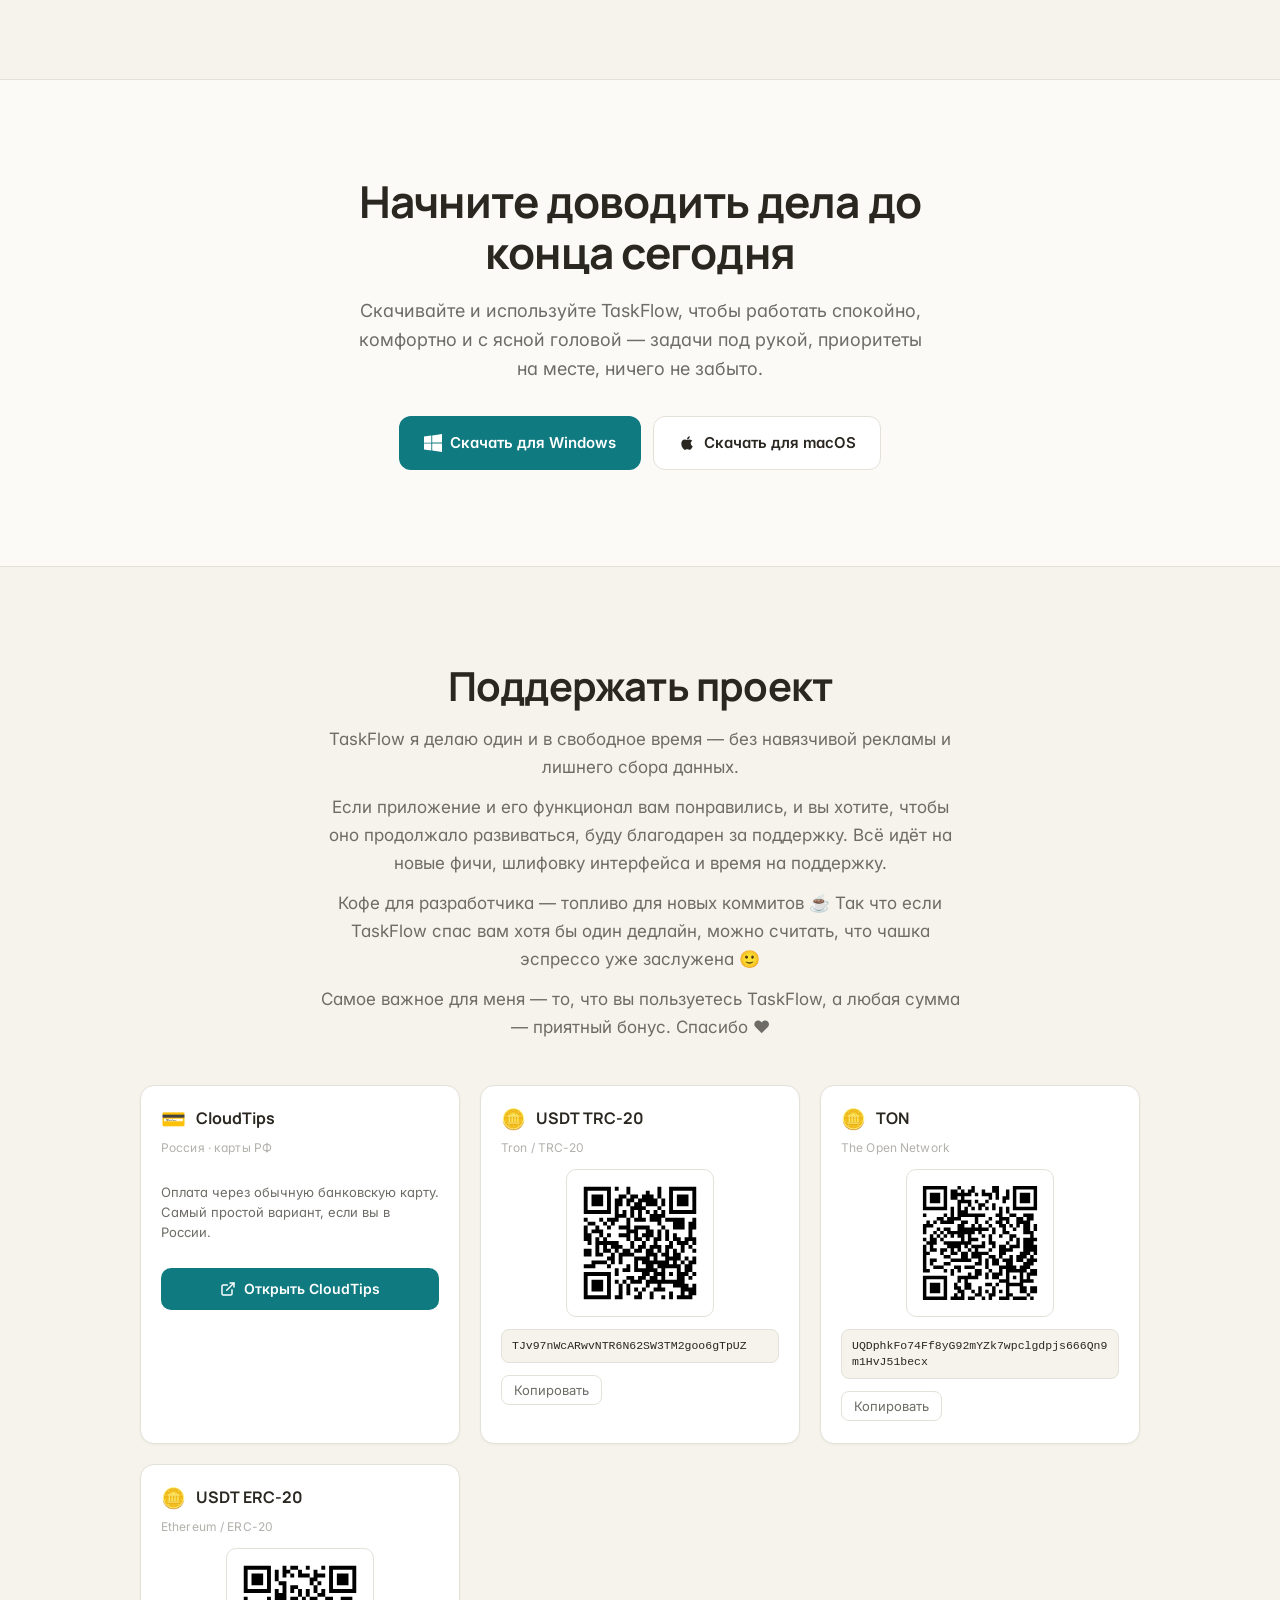
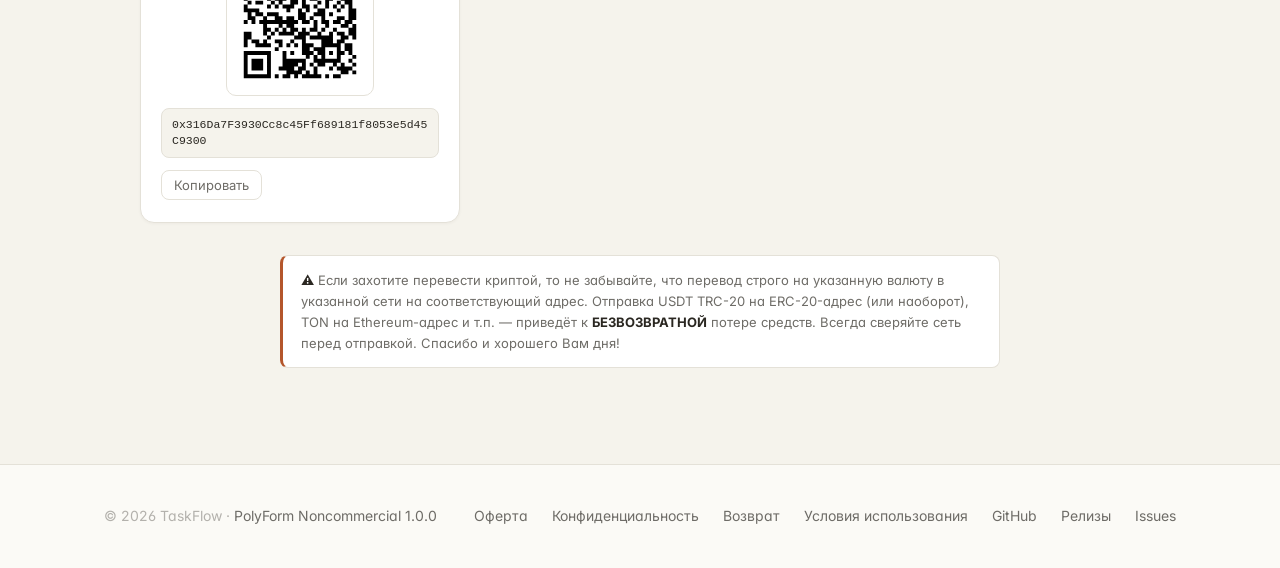
==== commit 055f4e42: "feat(pricing): add pricing section with tier CTAs + fill INN in offer - Add Pricing section (RU + EN" ====
--- a/index.html
+++ b/index.html
@@ -488,6 +488,146 @@
   font-family: 'Manrope', sans-serif;
 }
 
+/* --- Pricing --- */
+.pricing {
+  padding: 96px 0;
+  border-top: 1px solid var(--border);
+  background: var(--surface-alt);
+}
+.pricing-grid {
+  display: grid;
+  grid-template-columns: repeat(3, 1fr);
+  gap: 24px;
+  max-width: 1000px;
+  margin: 0 auto;
+}
+@media (max-width: 880px) {
+  .pricing-grid { grid-template-columns: 1fr; max-width: 460px; }
+}
+.plan {
+  background: var(--surface);
+  border: 1px solid var(--border);
+  border-radius: var(--radius);
+  padding: 32px 28px;
+  display: flex;
+  flex-direction: column;
+  position: relative;
+  transition: border-color 0.2s ease, transform 0.2s ease;
+}
+.plan:hover {
+  border-color: color-mix(in srgb, var(--primary) 40%, var(--border));
+  transform: translateY(-2px);
+}
+.plan.plan-highlight {
+  border-color: var(--primary);
+  box-shadow: 0 12px 40px -18px rgba(15, 122, 128, 0.30);
+}
+.plan-badge {
+  position: absolute;
+  top: -12px; left: 50%;
+  transform: translateX(-50%);
+  background: var(--primary);
+  color: var(--on-primary);
+  font-size: 12px;
+  font-weight: 600;
+  padding: 4px 12px;
+  border-radius: 999px;
+  letter-spacing: 0.02em;
+}
+.plan-name {
+  font-family: 'Manrope', sans-serif;
+  font-weight: 700;
+  font-size: 20px;
+  margin: 0 0 6px;
+  color: var(--text);
+}
+.plan-tagline {
+  color: var(--text-muted);
+  font-size: 14px;
+  margin: 0 0 20px;
+  min-height: 40px;
+}
+.plan-price {
+  display: flex;
+  align-items: baseline;
+  gap: 6px;
+  margin: 0 0 4px;
+}
+.plan-price-amount {
+  font-family: 'Manrope', sans-serif;
+  font-weight: 700;
+  font-size: 36px;
+  color: var(--text);
+  letter-spacing: -0.02em;
+}
+.plan-price-period {
+  color: var(--text-muted);
+  font-size: 14px;
+}
+.plan-price-note {
+  color: var(--text-muted);
+  font-size: 13px;
+  margin: 0 0 24px;
+  min-height: 18px;
+}
+.plan-features {
+  list-style: none;
+  padding: 0;
+  margin: 0 0 28px;
+  flex: 1;
+}
+.plan-features li {
+  padding: 6px 0;
+  font-size: 14px;
+  color: var(--text);
+  display: flex;
+  align-items: flex-start;
+  gap: 10px;
+}
+.plan-features li::before {
+  content: '';
+  flex: 0 0 16px;
+  height: 16px;
+  margin-top: 3px;
+  background: var(--accent-soft);
+  border-radius: 50%;
+  background-image: url("data:image/svg+xml;utf8,<svg xmlns='http://www.w3.org/2000/svg' viewBox='0 0 24 24' fill='none' stroke='%230F7A80' stroke-width='3' stroke-linecap='round' stroke-linejoin='round'><polyline points='20 6 9 17 4 12'/></svg>");
+  background-repeat: no-repeat;
+  background-position: center;
+  background-size: 10px;
+}
+.plan-cta {
+  display: block;
+  text-align: center;
+  background: var(--primary);
+  color: var(--on-primary) !important;
+  padding: 12px 20px;
+  border-radius: 10px;
+  font-weight: 600;
+  font-size: 15px;
+  text-decoration: none;
+  transition: background 0.15s ease;
+}
+.plan-cta:hover { background: var(--primary-hover); color: var(--on-primary) !important; }
+.plan-cta.plan-cta-outline {
+  background: transparent;
+  color: var(--primary) !important;
+  border: 1px solid var(--border);
+}
+.plan-cta.plan-cta-outline:hover {
+  background: var(--accent-soft);
+  color: var(--primary) !important;
+}
+.pricing-note {
+  text-align: center;
+  color: var(--text-muted);
+  font-size: 14px;
+  margin: 40px auto 0;
+  max-width: 640px;
+  line-height: 1.6;
+}
+.pricing-note a { color: var(--primary); }
+
 /* --- CTA --- */
 .cta {
   padding: 96px 0;
@@ -696,6 +836,7 @@
     <div class="nav-links">
       <a href="#features" class="nav-link-item">Возможности</a>
       <a href="#how" class="nav-link-item">Как начать</a>
+      <a href="#pricing" class="nav-link-item">Тарифы</a>
       <a href="#support" class="nav-link-item">Поддержать</a>
       <a href="https://github.com/danny-swan/taskflow-app" target="_blank" rel="noopener" class="nav-link-item">GitHub</a>
 
@@ -863,6 +1004,75 @@
   </div>
 </section>
 
+<!-- v0.9.35-dev.6.4: секция с тарифами и кнопками оплаты -->
+<section class="pricing" id="pricing">
+  <div class="container">
+    <div class="section-head reveal">
+      <h2>Тарифы TaskFlow Pro</h2>
+      <p>Оплата через ЮKassa. Возврат в течение 7 дней согласно закону «О защите прав потребителей».</p>
+    </div>
+    <div class="pricing-grid">
+
+      <div class="plan reveal">
+        <h3 class="plan-name">Ежемесячно</h3>
+        <p class="plan-tagline">Гибкий вариант — отмена в любой момент</p>
+        <div class="plan-price">
+          <span class="plan-price-amount">299 ₽</span>
+          <span class="plan-price-period">/ месяц</span>
+        </div>
+        <p class="plan-price-note">Продление каждые 30 дней</p>
+        <ul class="plan-features">
+          <li>Полный доступ ко всем функциям</li>
+          <li>Облачная синхронизация между устройствами</li>
+          <li>Приоритетная поддержка</li>
+          <li>Отмена в любой момент</li>
+        </ul>
+        <a href="taskflow://checkout?tier=monthly" class="plan-cta plan-cta-outline" data-tier="monthly">Оформить</a>
+      </div>
+
+      <div class="plan plan-highlight reveal">
+        <div class="plan-badge">Выгоднее</div>
+        <h3 class="plan-name">Ежегодно</h3>
+        <p class="plan-tagline">Экономия 17% — платите меньше, работаете больше</p>
+        <div class="plan-price">
+          <span class="plan-price-amount">2 990 ₽</span>
+          <span class="plan-price-period">/ год</span>
+        </div>
+        <p class="plan-price-note">≈ 249 ₽ в месяц</p>
+        <ul class="plan-features">
+          <li>Всё из тарифа «Ежемесячно»</li>
+          <li>Экономия 598 ₽ в год</li>
+          <li>Ранний доступ к бета-функциям</li>
+          <li>Одна оплата на 12 месяцев</li>
+        </ul>
+        <a href="taskflow://checkout?tier=annual" class="plan-cta" data-tier="annual">Оформить</a>
+      </div>
+
+      <div class="plan reveal">
+        <h3 class="plan-name">Пожизненно</h3>
+        <p class="plan-tagline">Заплатили один раз — пользуетесь всегда</p>
+        <div class="plan-price">
+          <span class="plan-price-amount">4 990 ₽</span>
+          <span class="plan-price-period">разово</span>
+        </div>
+        <p class="plan-price-note">Все будущие обновления TaskFlow Pro</p>
+        <ul class="plan-features">
+          <li>Всё из тарифа «Ежегодно»</li>
+          <li>Ранний доступ к бета-функциям</li>
+          <li>Пожизненное использование Pro</li>
+          <li>Все будущие обновления</li>
+        </ul>
+        <a href="taskflow://checkout?tier=lifetime" class="plan-cta plan-cta-outline" data-tier="lifetime">Оформить</a>
+      </div>
+
+    </div>
+    <p class="pricing-note">
+      Кнопка «Оформить» откроет TaskFlow на вашем компьютере. Ещё не установили? <a href="#cta-download">Скачайте бесплатно</a> и оформите подписку внутри приложения.<br>
+      Оплачивая, вы соглашаетесь с <a href="/legal/offer.html">публичной офертой</a> и <a href="/legal/privacy.html">политикой приватности</a>.
+    </p>
+  </div>
+</section>
+
 <section class="cta">
   <div class="container">
     <h2>Начните доводить дела до конца сегодня</h2>
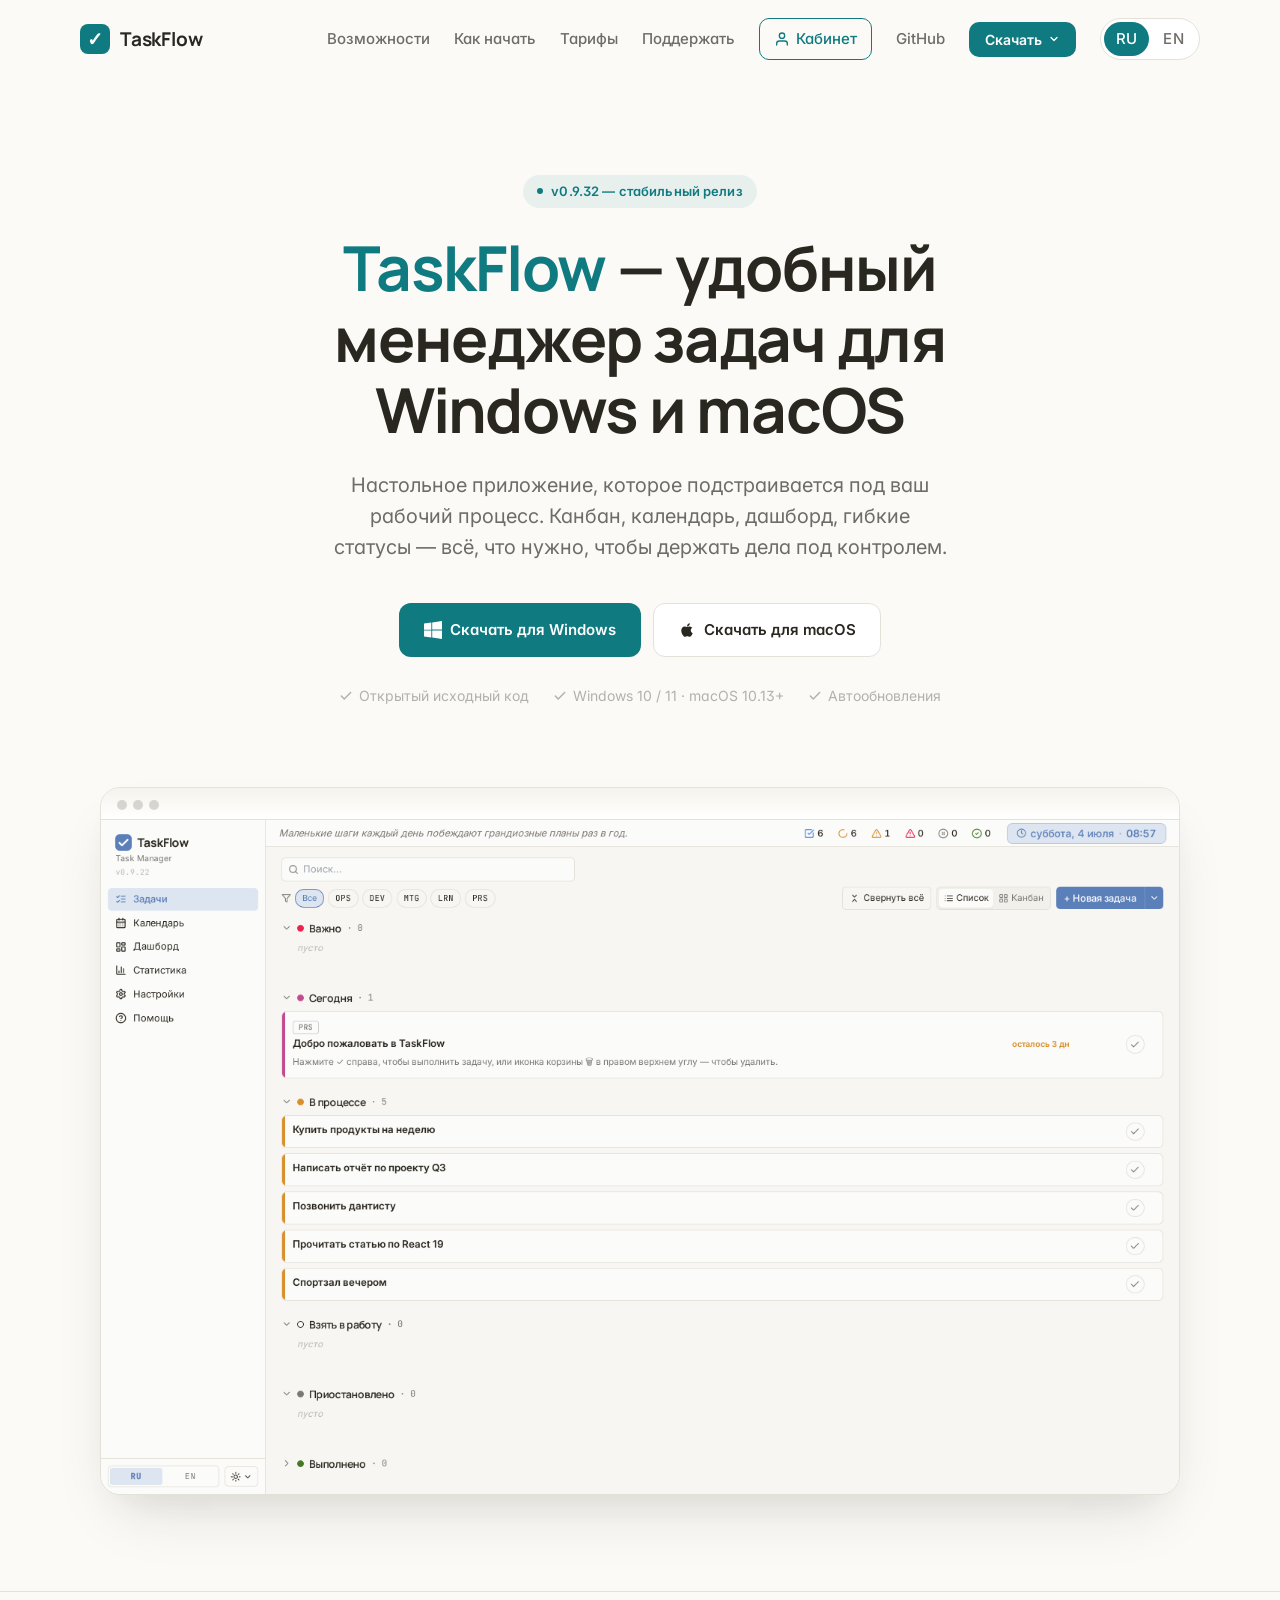
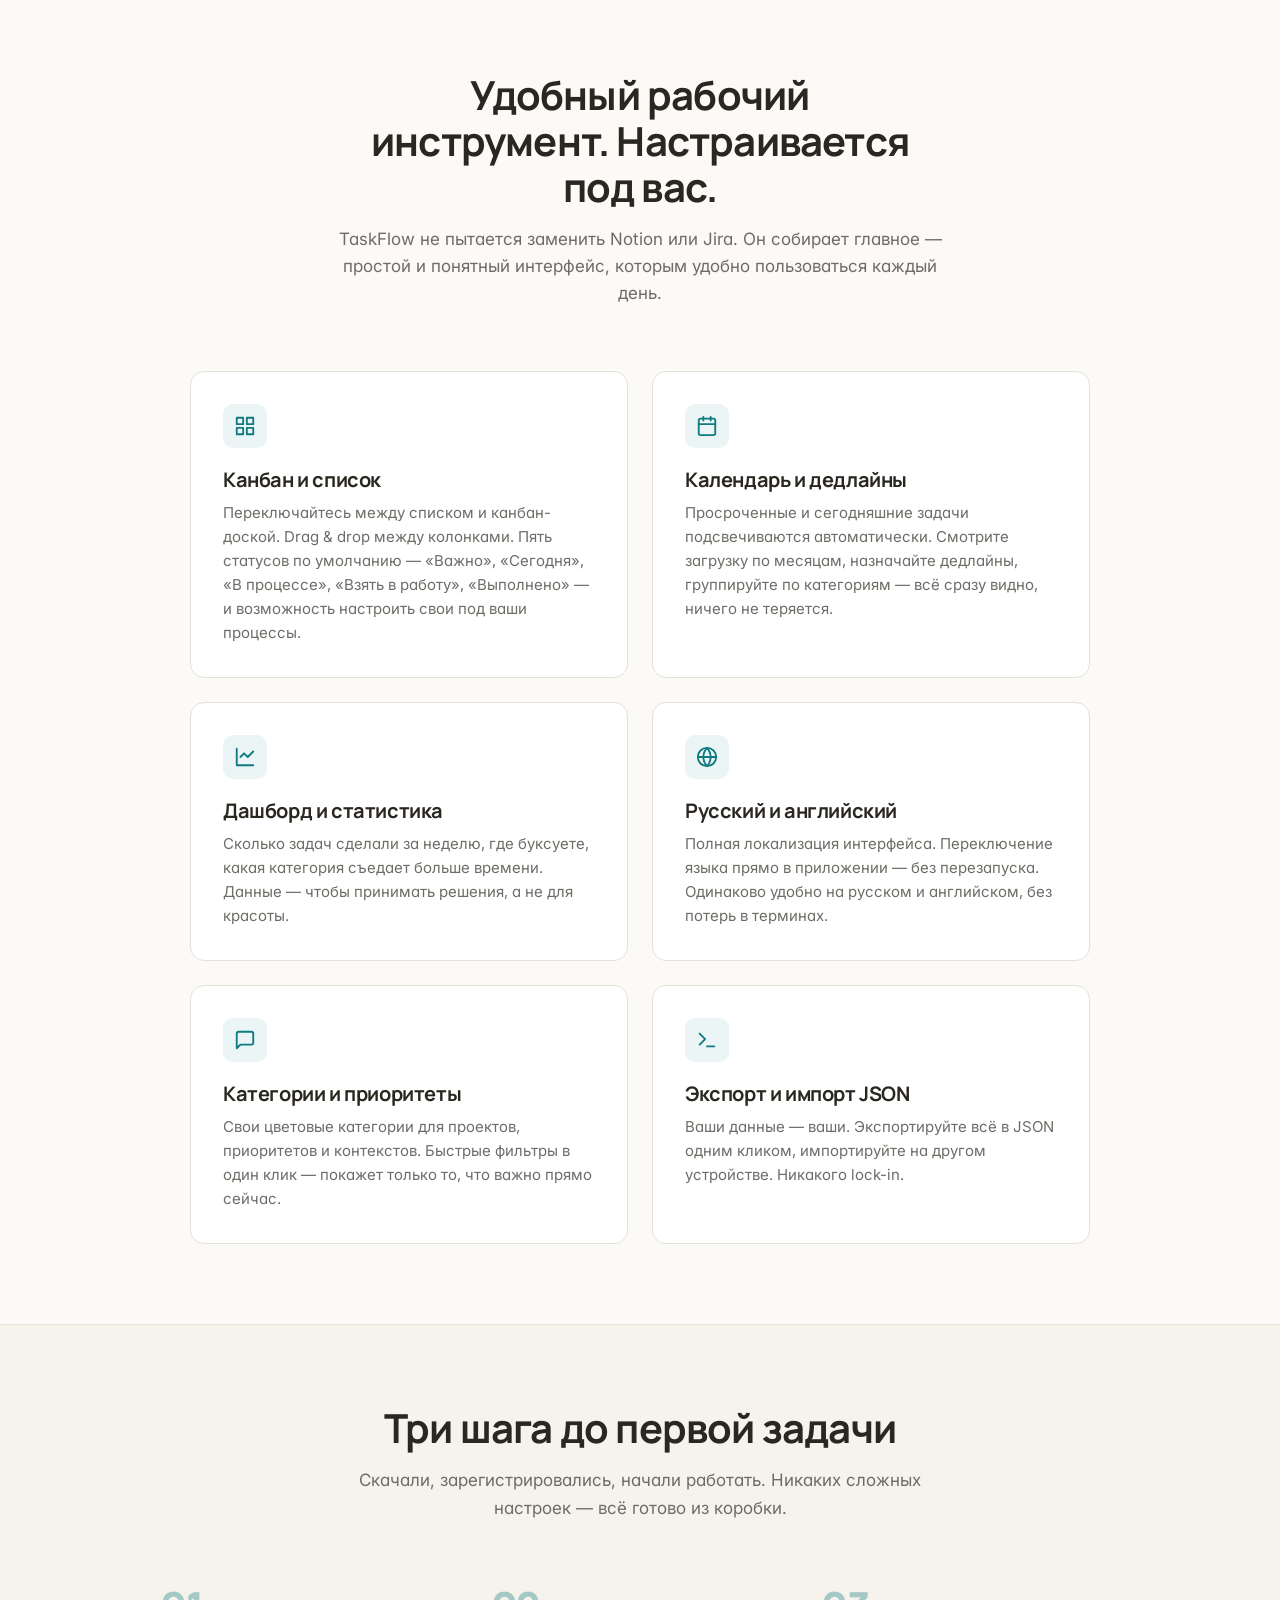
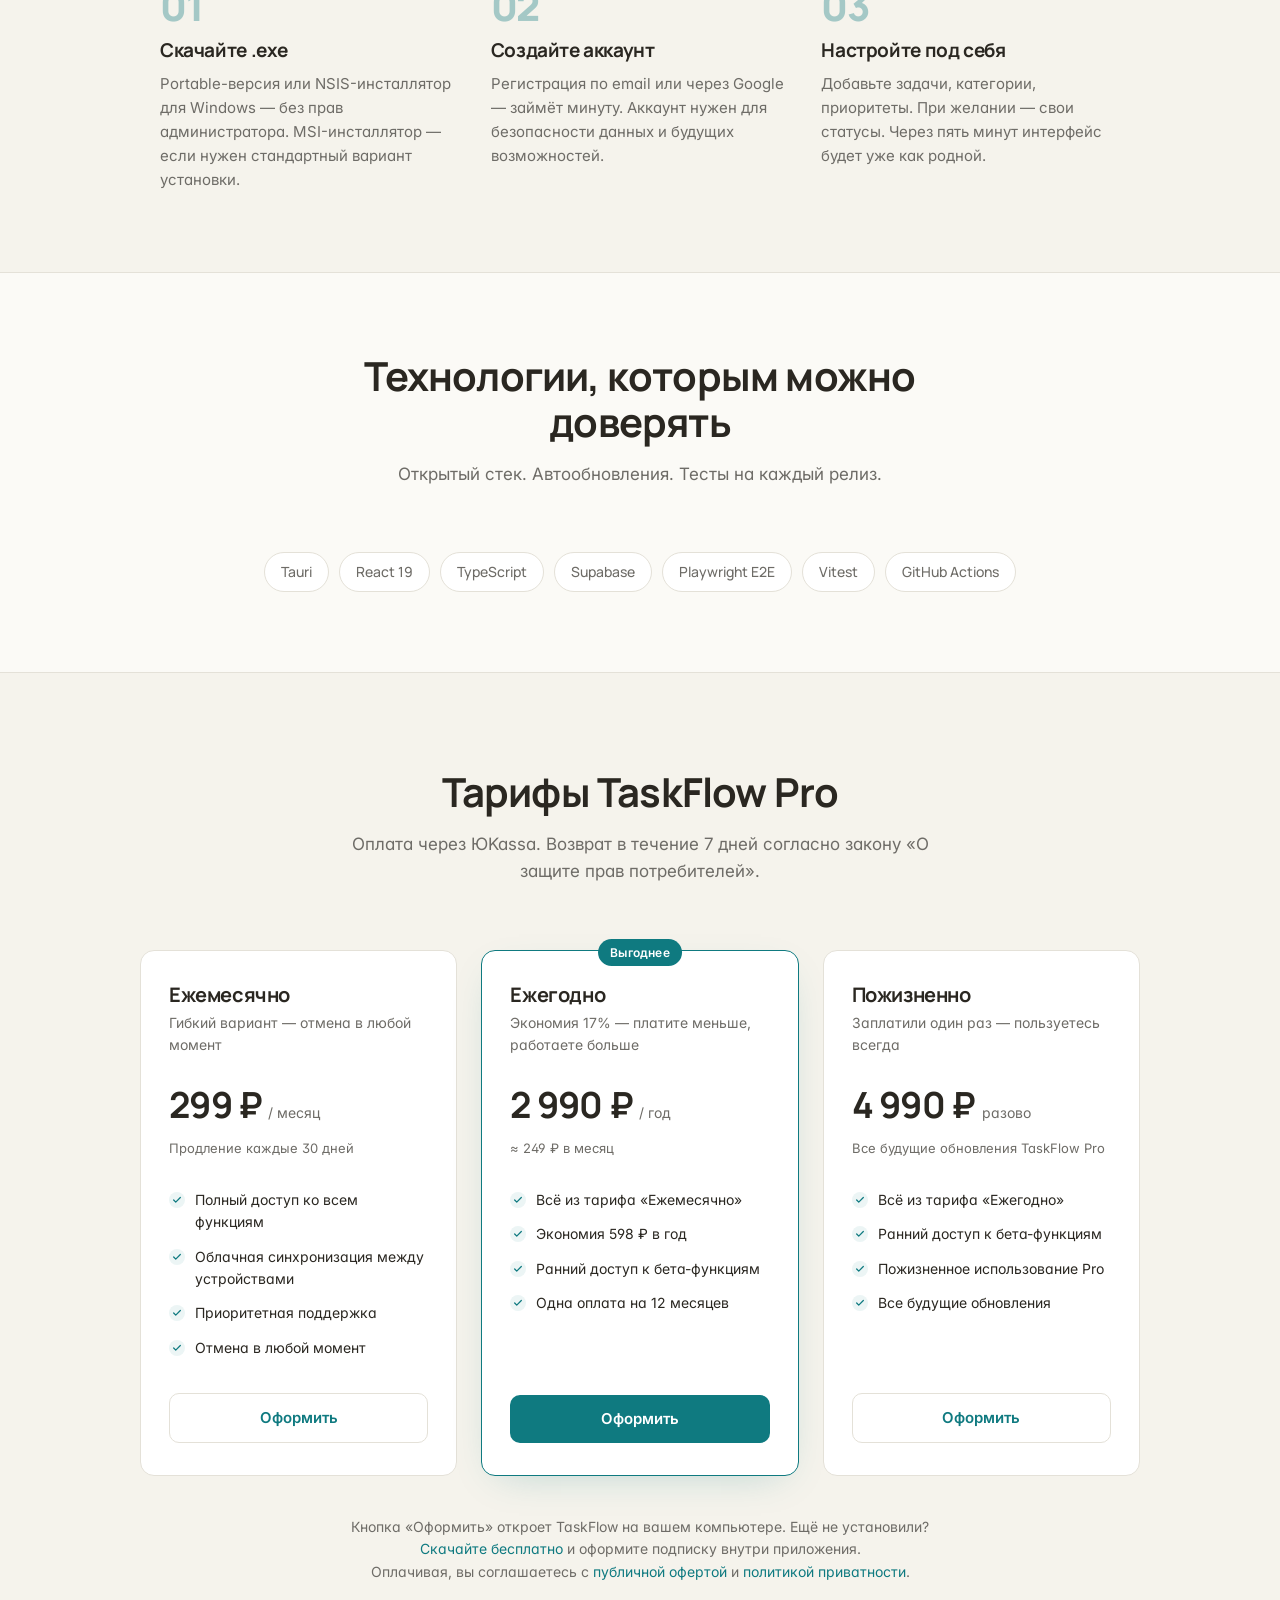
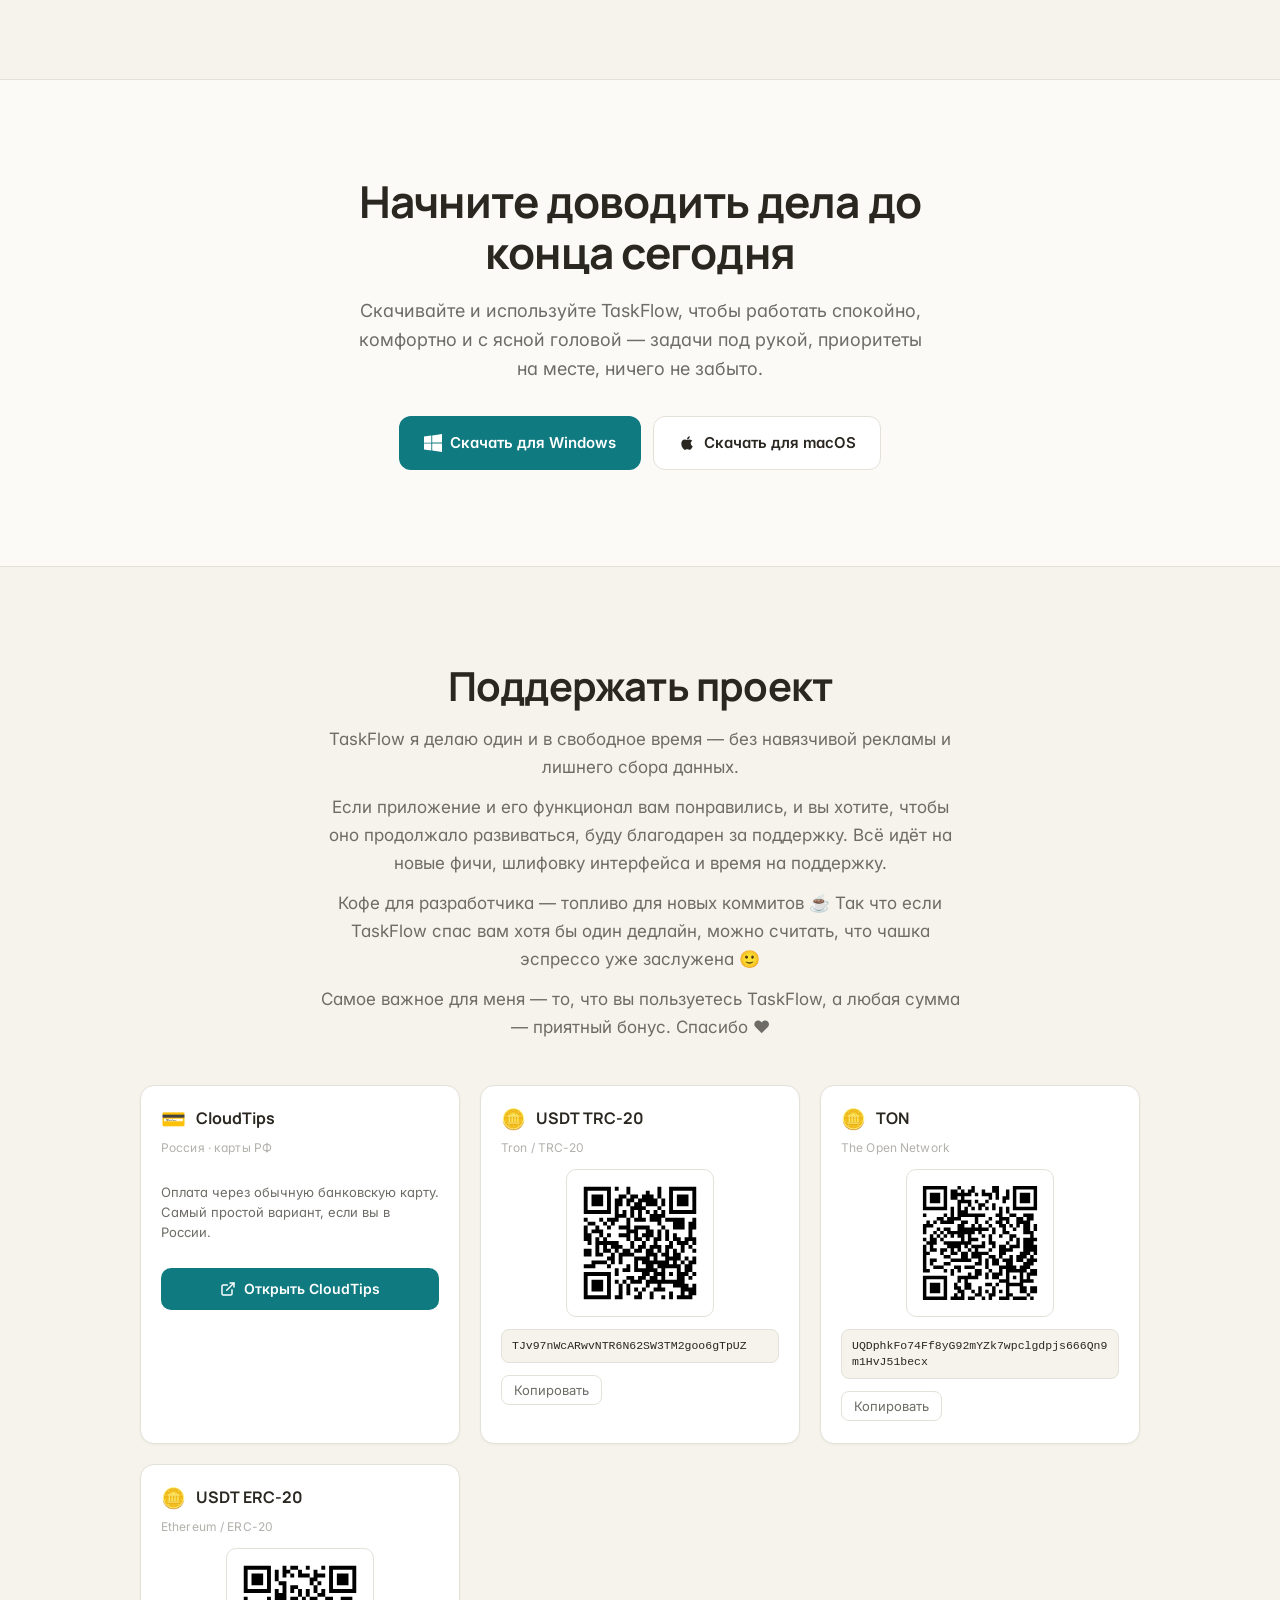
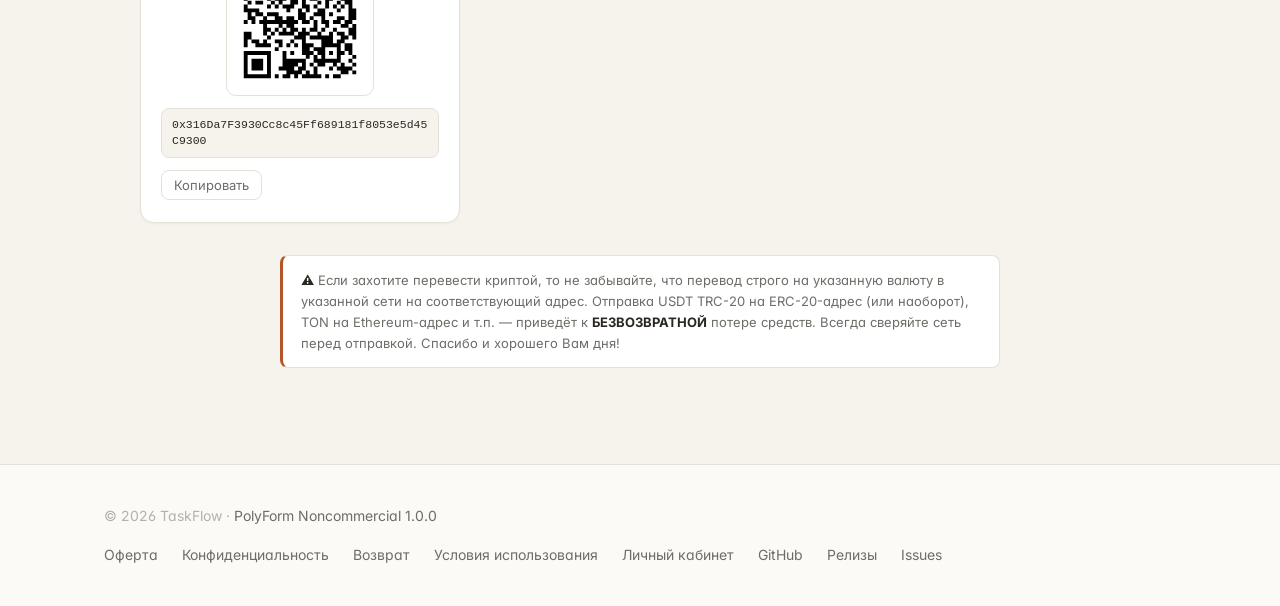
==== commit f4cc4d93: "feat(landing): add visible Личный кабинет button + fix nav overflow; docs: remove name from text, ad" ====
--- a/index.html
+++ b/index.html
@@ -104,6 +104,17 @@
 }
 .nav-cta:hover { background: var(--primary-hover); color: var(--on-primary) !important; }
 
+/* --- Nav: Личный кабинет (обведённая кнопка) --- */
+.nav-account {
+  display: inline-flex; align-items: center; gap: 6px;
+  padding: 8px 14px; border-radius: 10px;
+  border: 1.5px solid var(--primary);
+  color: var(--primary) !important; font-weight: 600; font-size: 14px;
+  transition: background 0.15s ease, color 0.15s ease;
+}
+.nav-account:hover { background: var(--primary); color: var(--on-primary) !important; }
+.nav-account svg { flex-shrink: 0; }
+
 /* --- Nav: Download dropdown --- */
 .nav-download { position: relative; }
 .nav-download-btn {
@@ -164,12 +175,27 @@
 }
 .nav-lang a:not(.active):hover { color: var(--text) !important; }
 
-@media (max-width: 720px) {
+@media (max-width: 900px) {
   .nav-links a.nav-link-item { display: none; }
 }
 @media (max-width: 480px) {
-  .nav-links { gap: 12px; }
+  .nav-links { gap: 8px; }
   .nav-download-btn { padding: 8px 12px; font-size: 13px; }
+  .nav-account { padding: 8px 10px; font-size: 13px; gap: 0; }
+  .nav-account-label { display: none; }
+}
+@media (max-width: 380px) {
+  .nav-links { gap: 6px; }
+  .nav-download-btn { padding: 7px 10px; }
+  .nav-account { padding: 7px 9px; }
+  .nav-lang a { padding: 6px 10px; }
+}
+@media (max-width: 340px) {
+  .brand { font-size: 16px; }
+  .nav-links { gap: 5px; }
+  .nav-download-btn { padding: 6px 8px; font-size: 12px; }
+  .nav-account { padding: 6px 8px; }
+  .nav-lang a { padding: 6px 8px; font-size: 12px; }
 }
 
 /* --- Hero --- */
@@ -838,6 +864,10 @@
       <a href="#how" class="nav-link-item">Как начать</a>
       <a href="#pricing" class="nav-link-item">Тарифы</a>
       <a href="#support" class="nav-link-item">Поддержать</a>
+      <a href="/account/" class="nav-account" aria-label="Личный кабинет">
+        <svg width="16" height="16" viewBox="0 0 24 24" fill="none" stroke="currentColor" stroke-width="2" stroke-linecap="round" stroke-linejoin="round"><path d="M20 21v-2a4 4 0 0 0-4-4H8a4 4 0 0 0-4 4v2"/><circle cx="12" cy="7" r="4"/></svg>
+        <span class="nav-account-label">Кабинет</span>
+      </a>
       <a href="https://github.com/danny-swan/taskflow-app" target="_blank" rel="noopener" class="nav-link-item">GitHub</a>
 
       <div class="nav-download" id="nav-download">
@@ -1209,6 +1239,7 @@
       <a href="/legal/privacy.html">Конфиденциальность</a>
       <a href="/legal/return.html">Возврат</a>
       <a href="/legal/terms.html">Условия использования</a>
+      <a href="/account/">Личный кабинет</a>
       <a href="https://github.com/danny-swan/taskflow-app" target="_blank" rel="noopener">GitHub</a>
       <a href="https://github.com/danny-swan/taskflow-app/releases" target="_blank" rel="noopener">Релизы</a>
       <a href="https://github.com/danny-swan/taskflow-app/issues" target="_blank" rel="noopener">Issues</a>
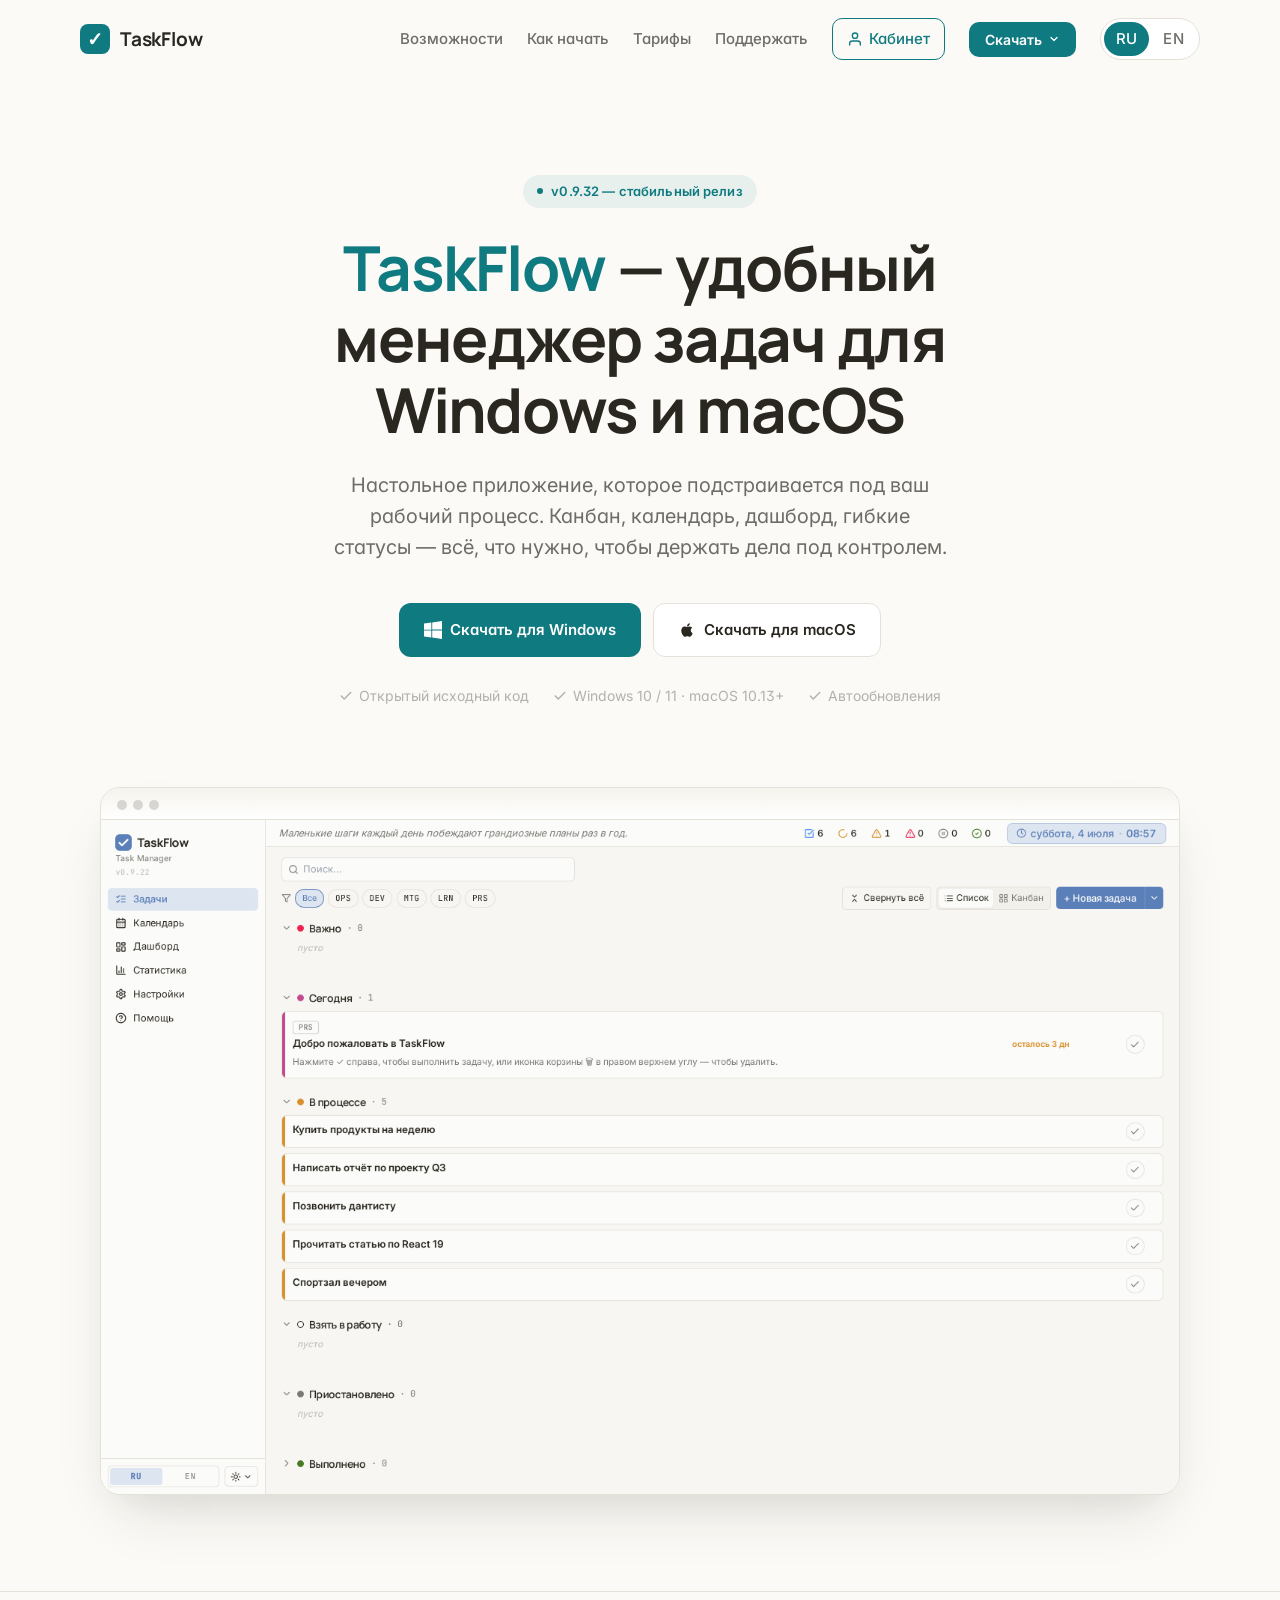
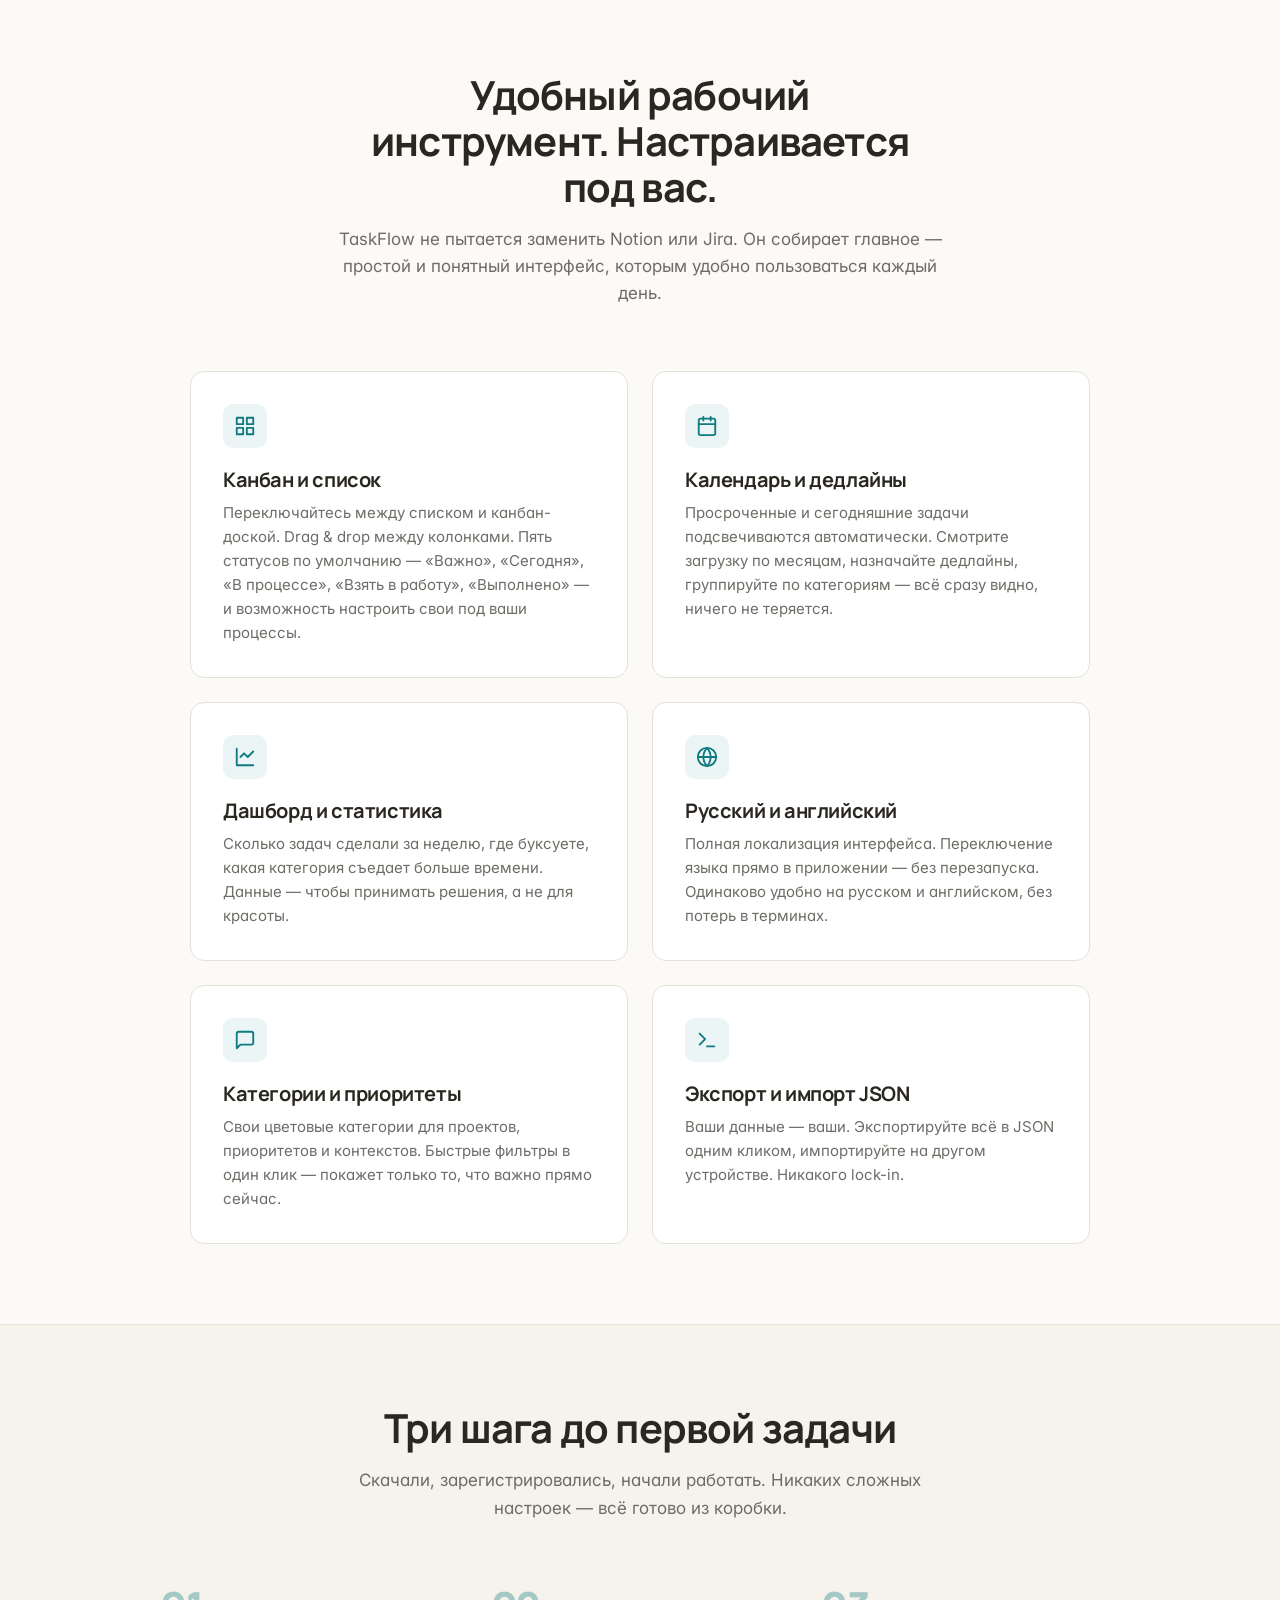
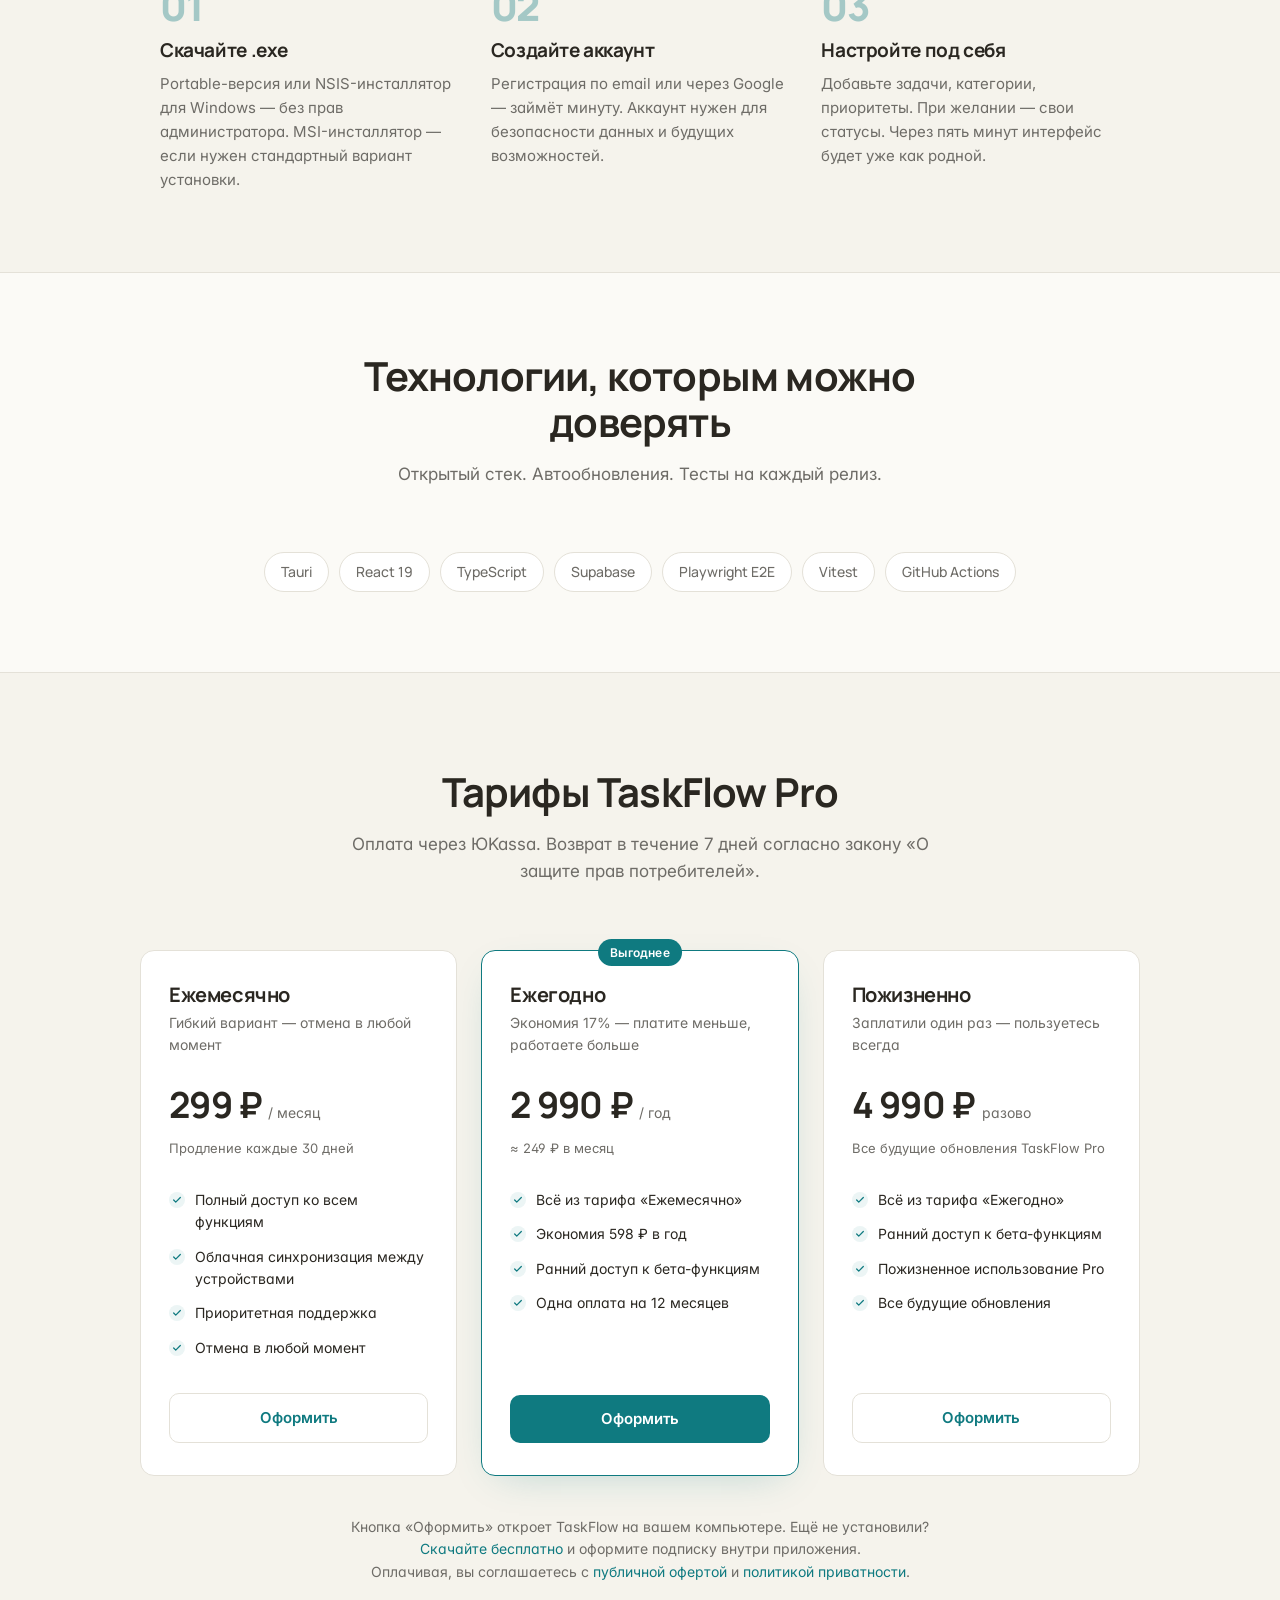
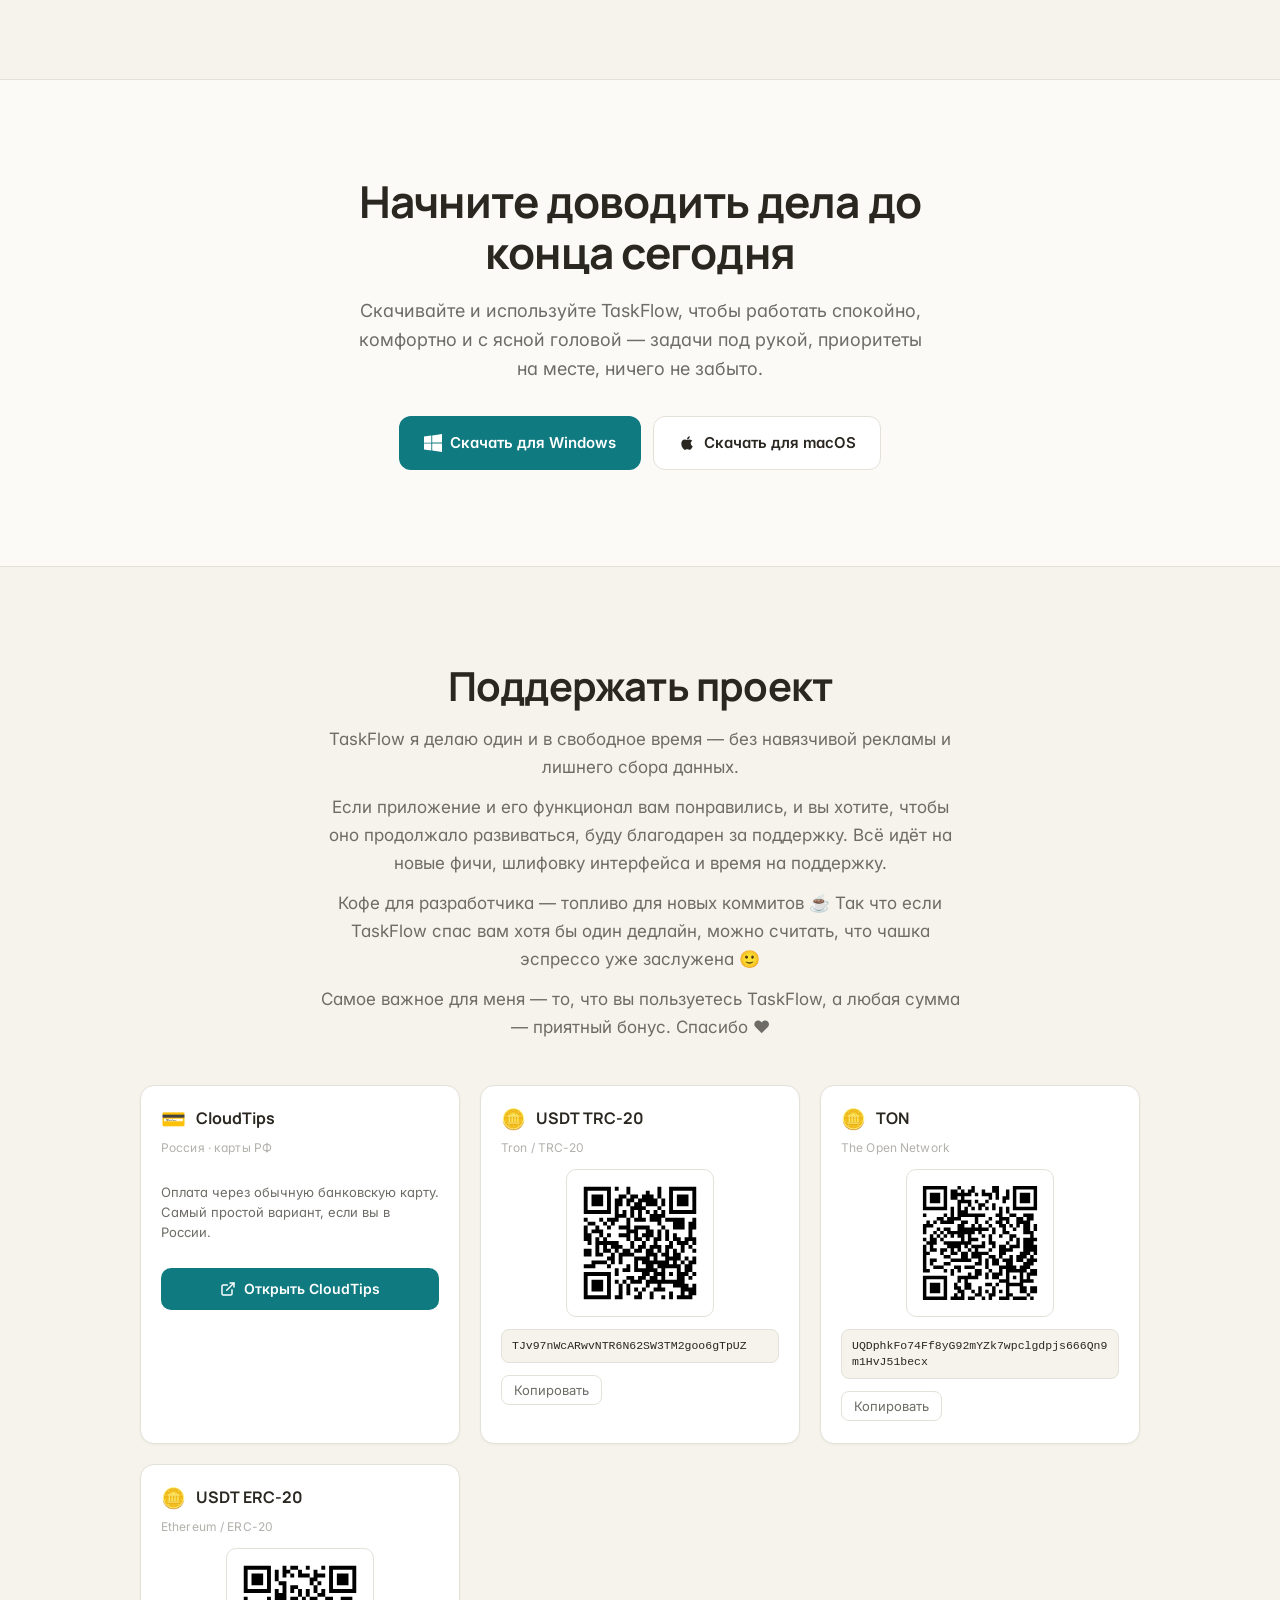
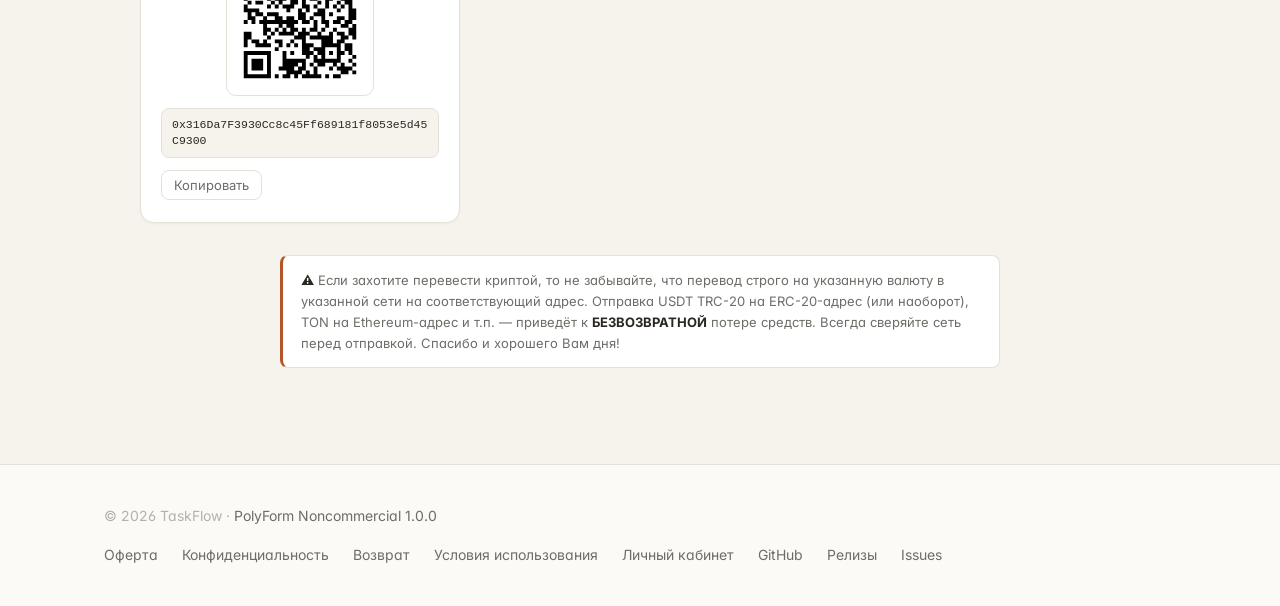
==== commit 5cca0eda: "chore(landing): remove GitHub link from header nav (keep in footer)" ====
--- a/index.html
+++ b/index.html
@@ -868,7 +868,6 @@
         <svg width="16" height="16" viewBox="0 0 24 24" fill="none" stroke="currentColor" stroke-width="2" stroke-linecap="round" stroke-linejoin="round"><path d="M20 21v-2a4 4 0 0 0-4-4H8a4 4 0 0 0-4 4v2"/><circle cx="12" cy="7" r="4"/></svg>
         <span class="nav-account-label">Кабинет</span>
       </a>
-      <a href="https://github.com/danny-swan/taskflow-app" target="_blank" rel="noopener" class="nav-link-item">GitHub</a>
 
       <div class="nav-download" id="nav-download">
         <button type="button" class="nav-download-btn" id="nav-download-btn" aria-haspopup="menu" aria-expanded="false">
